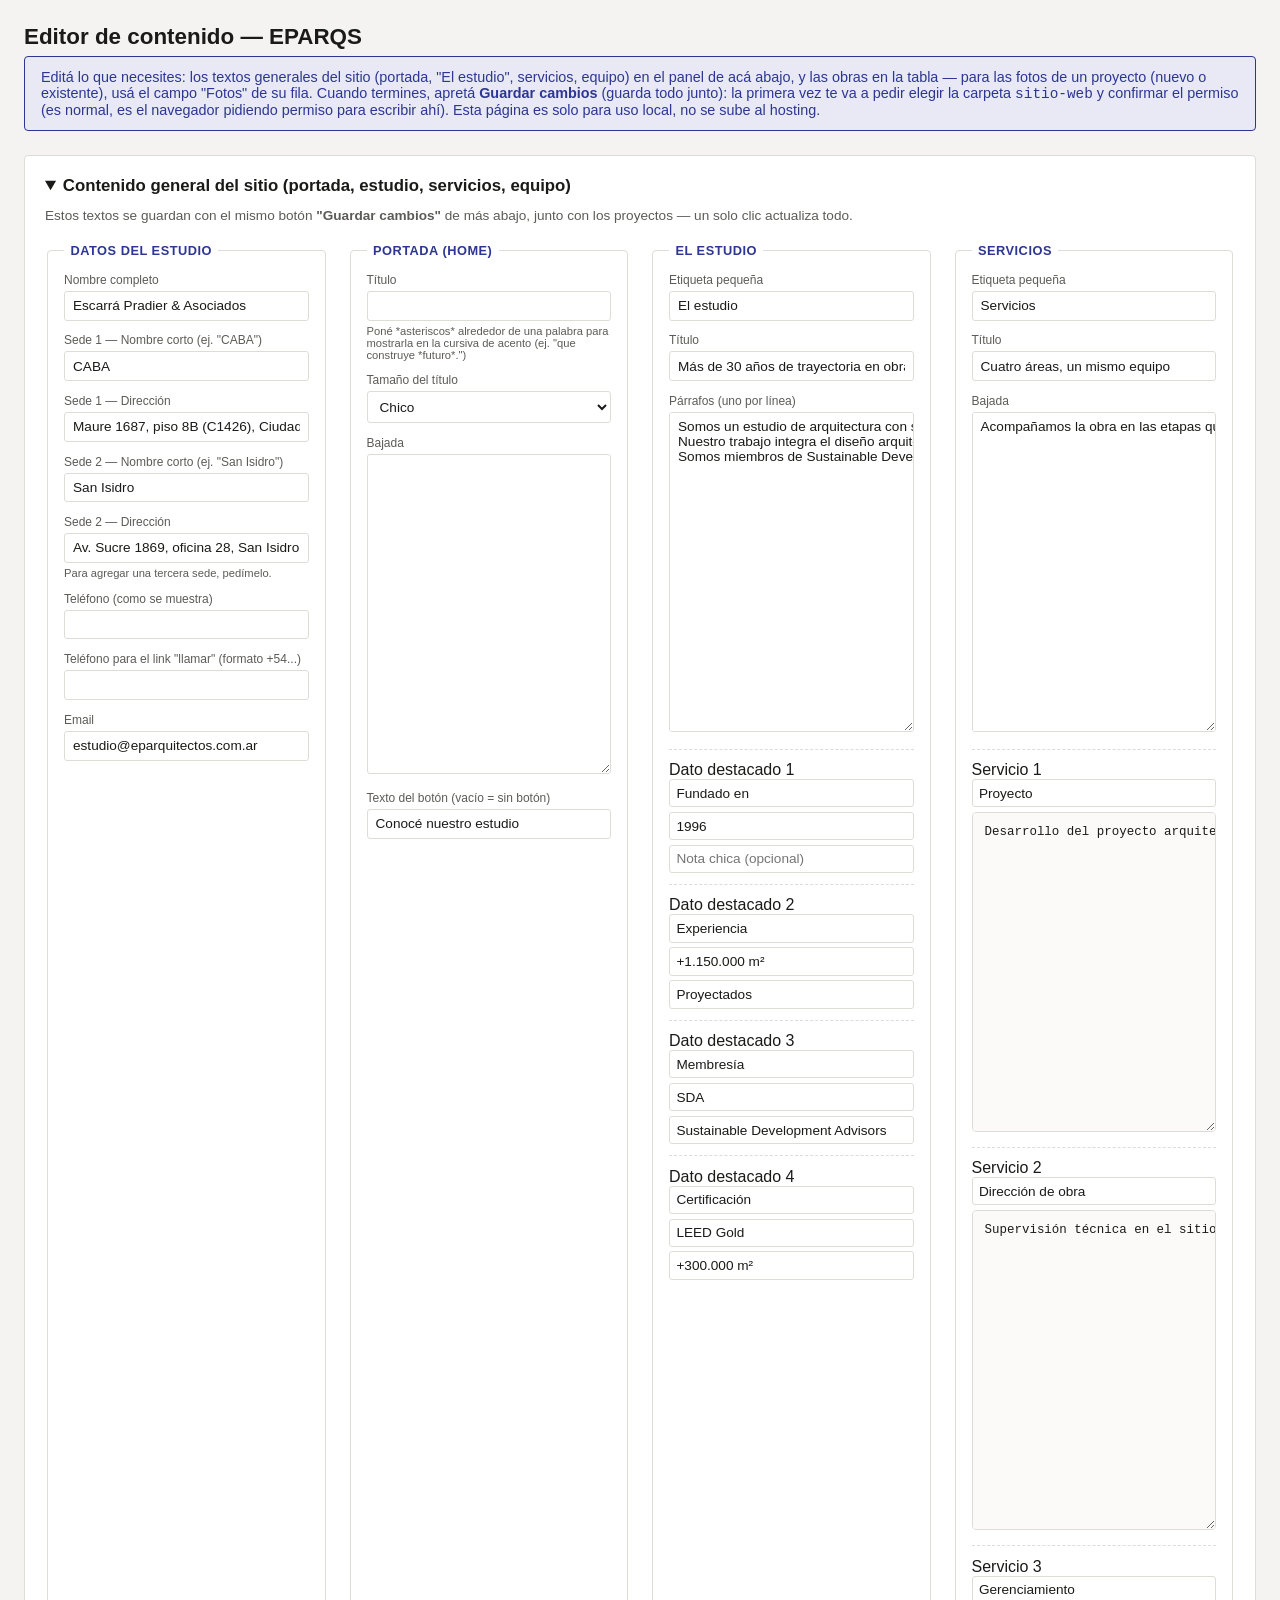
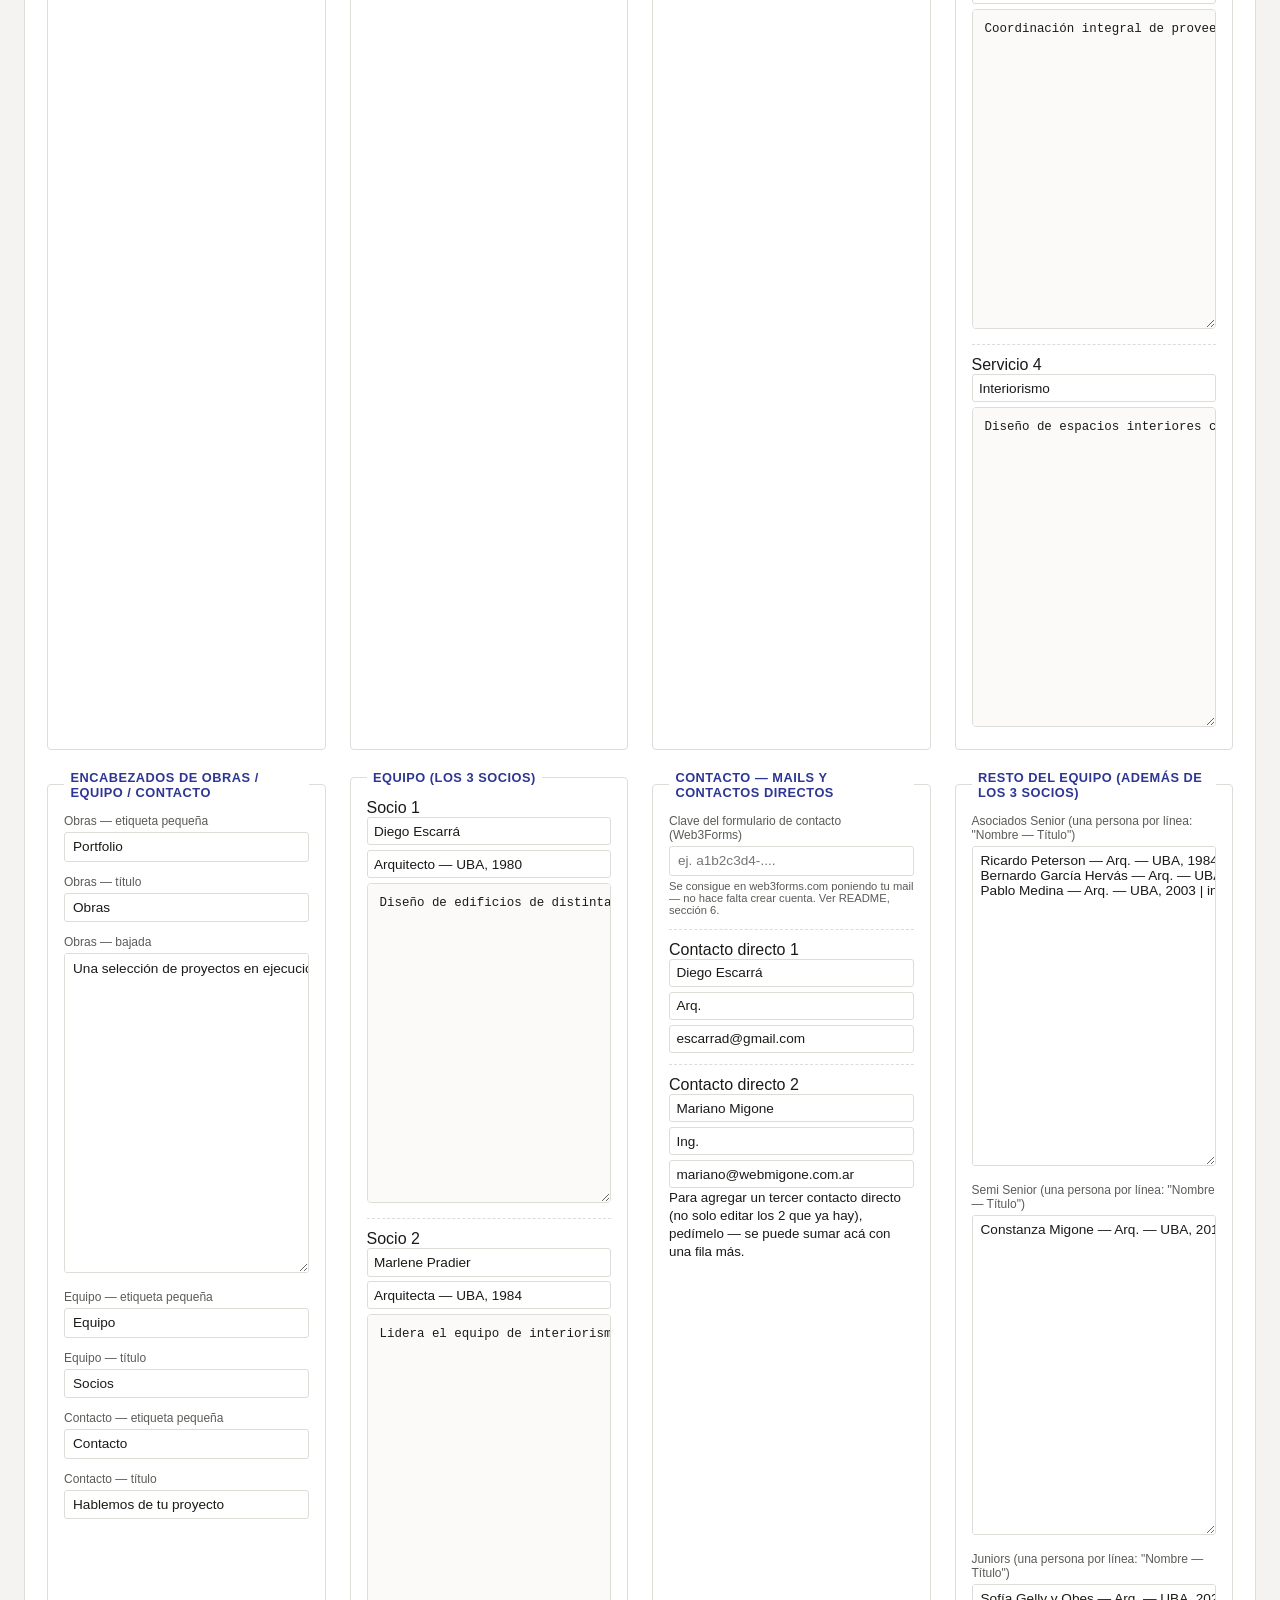
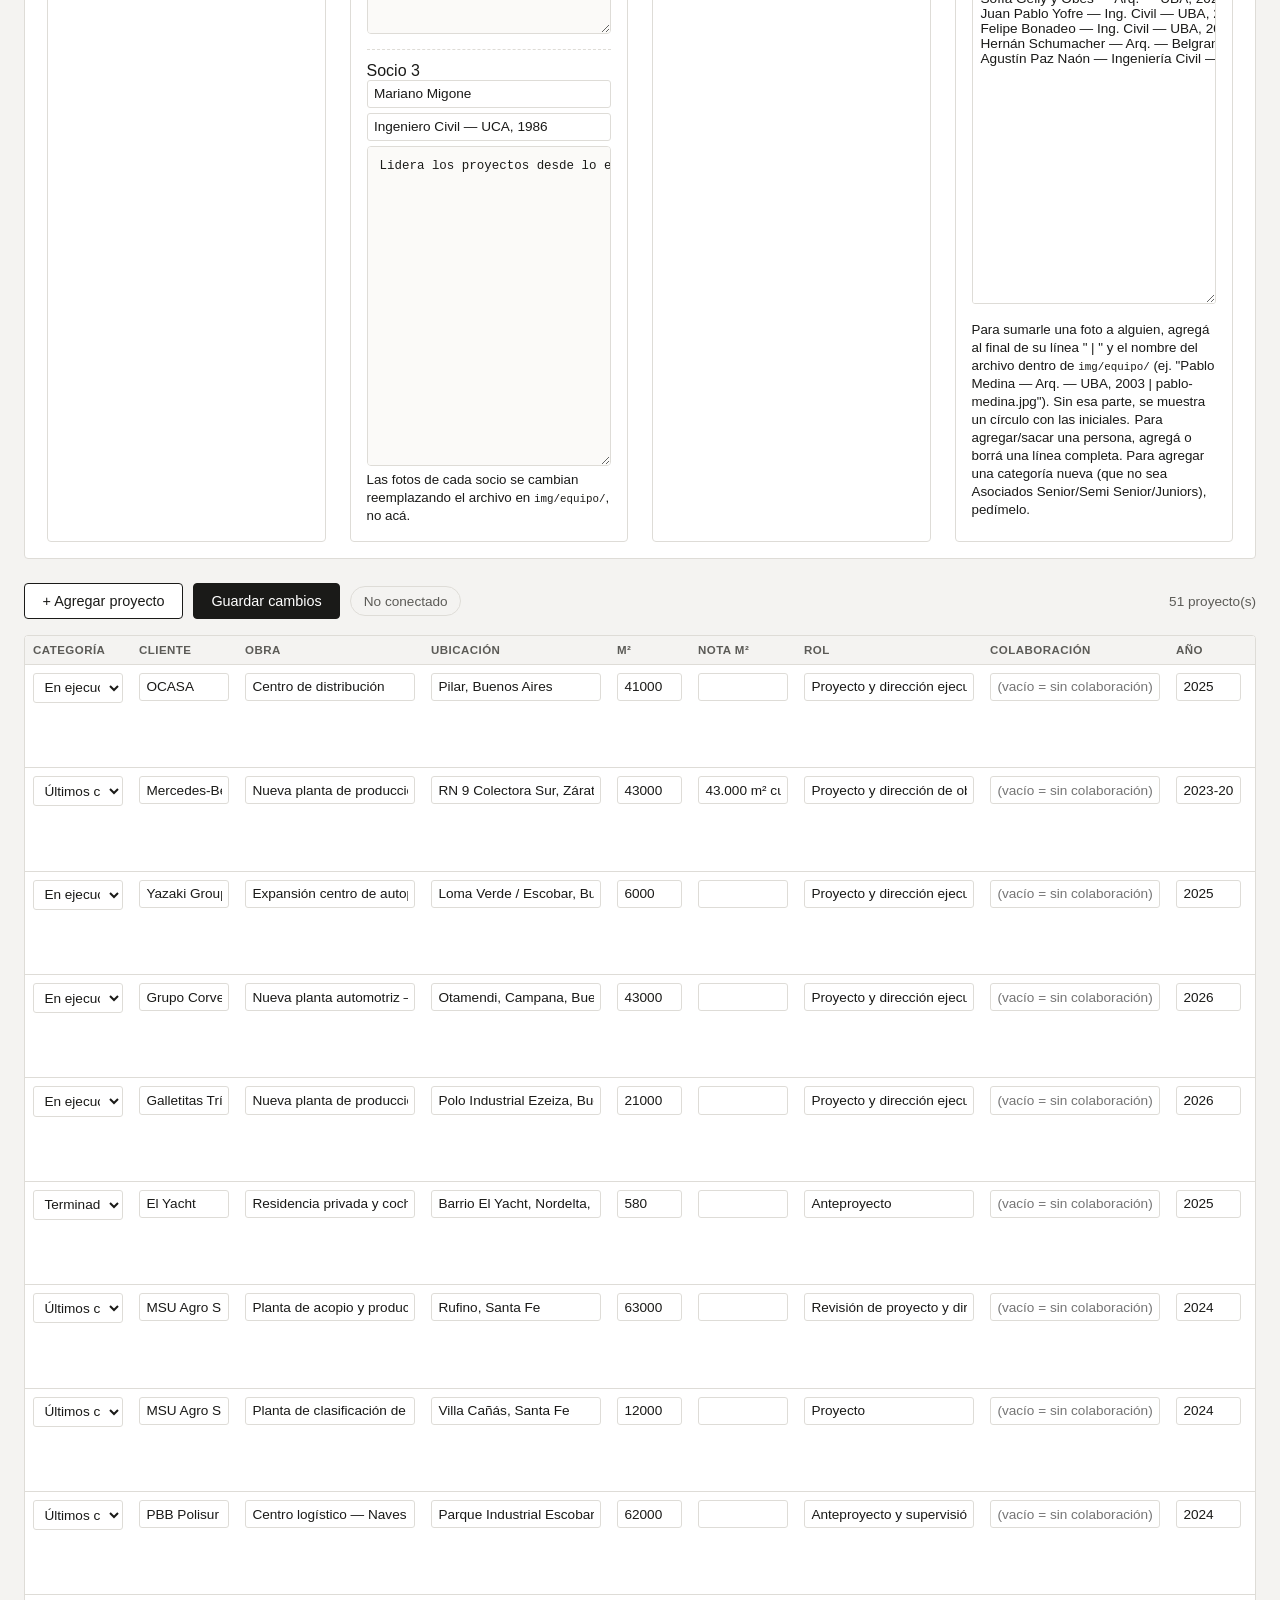
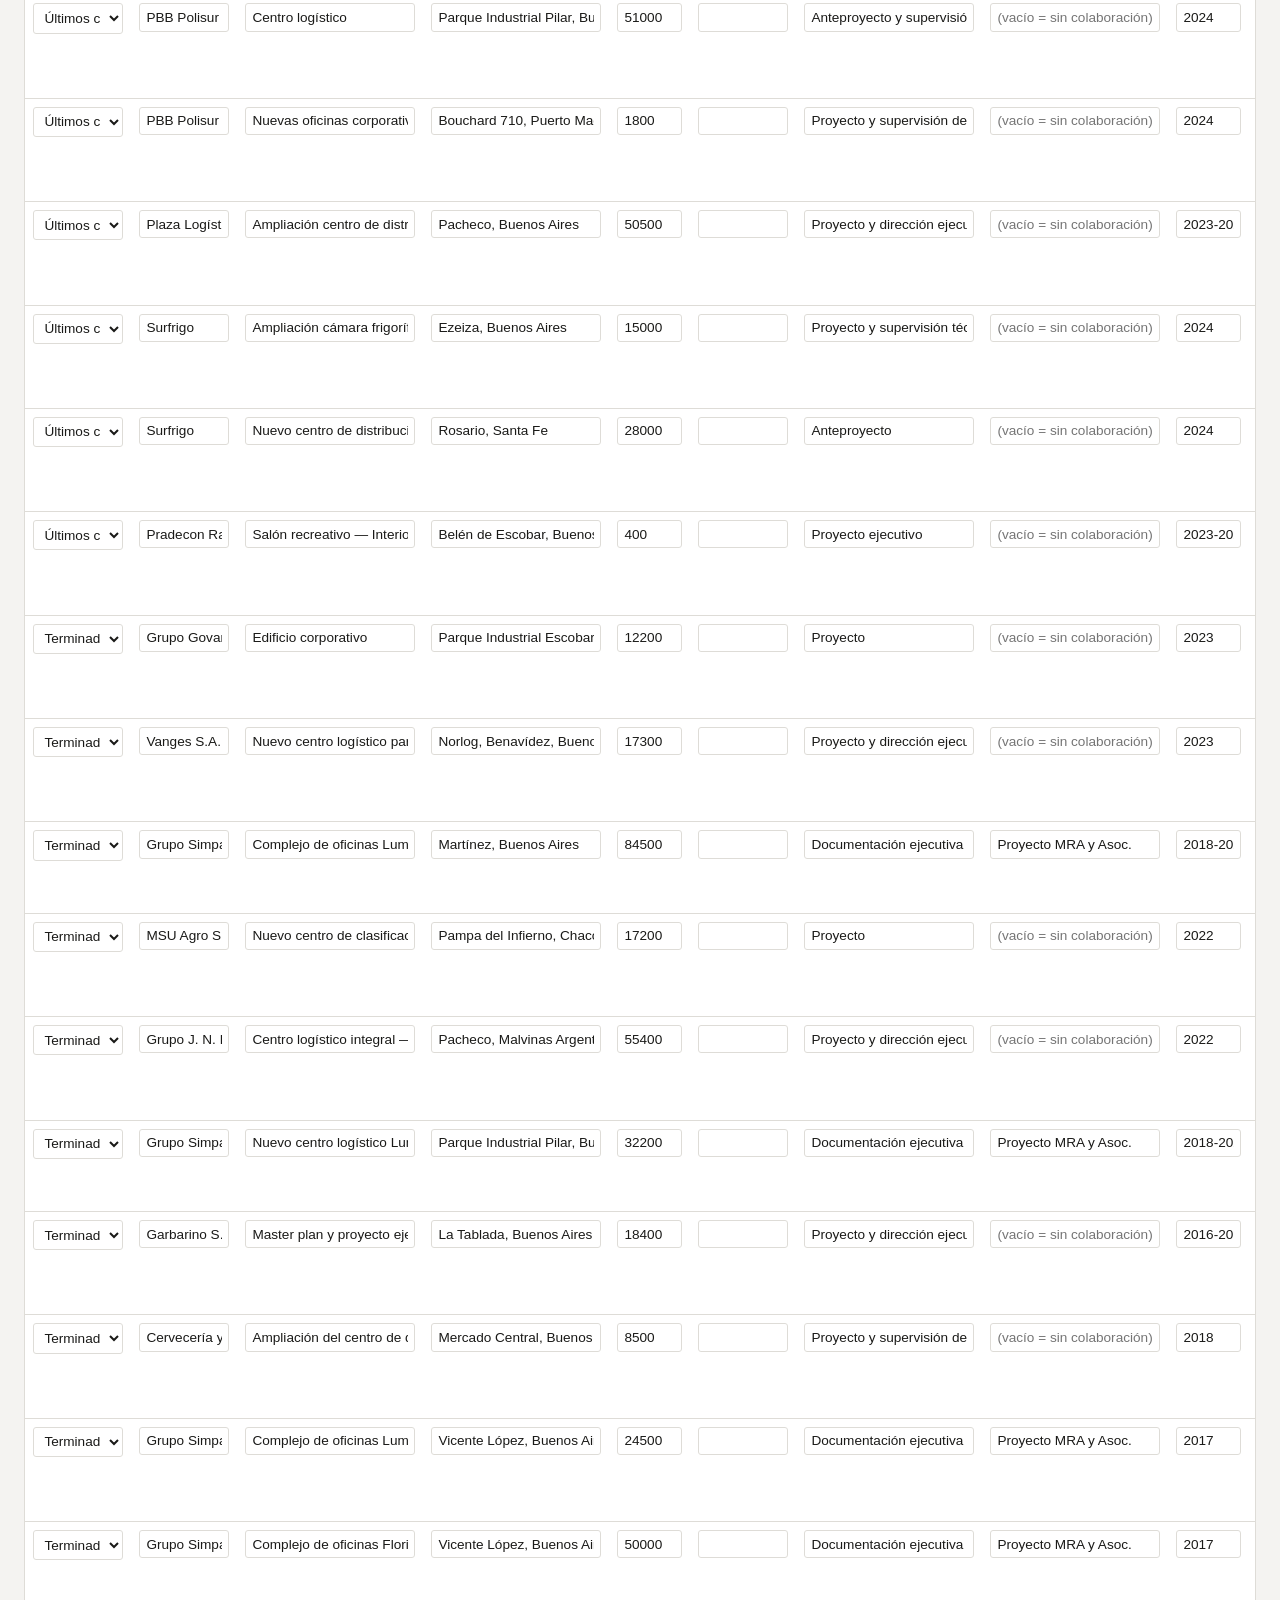
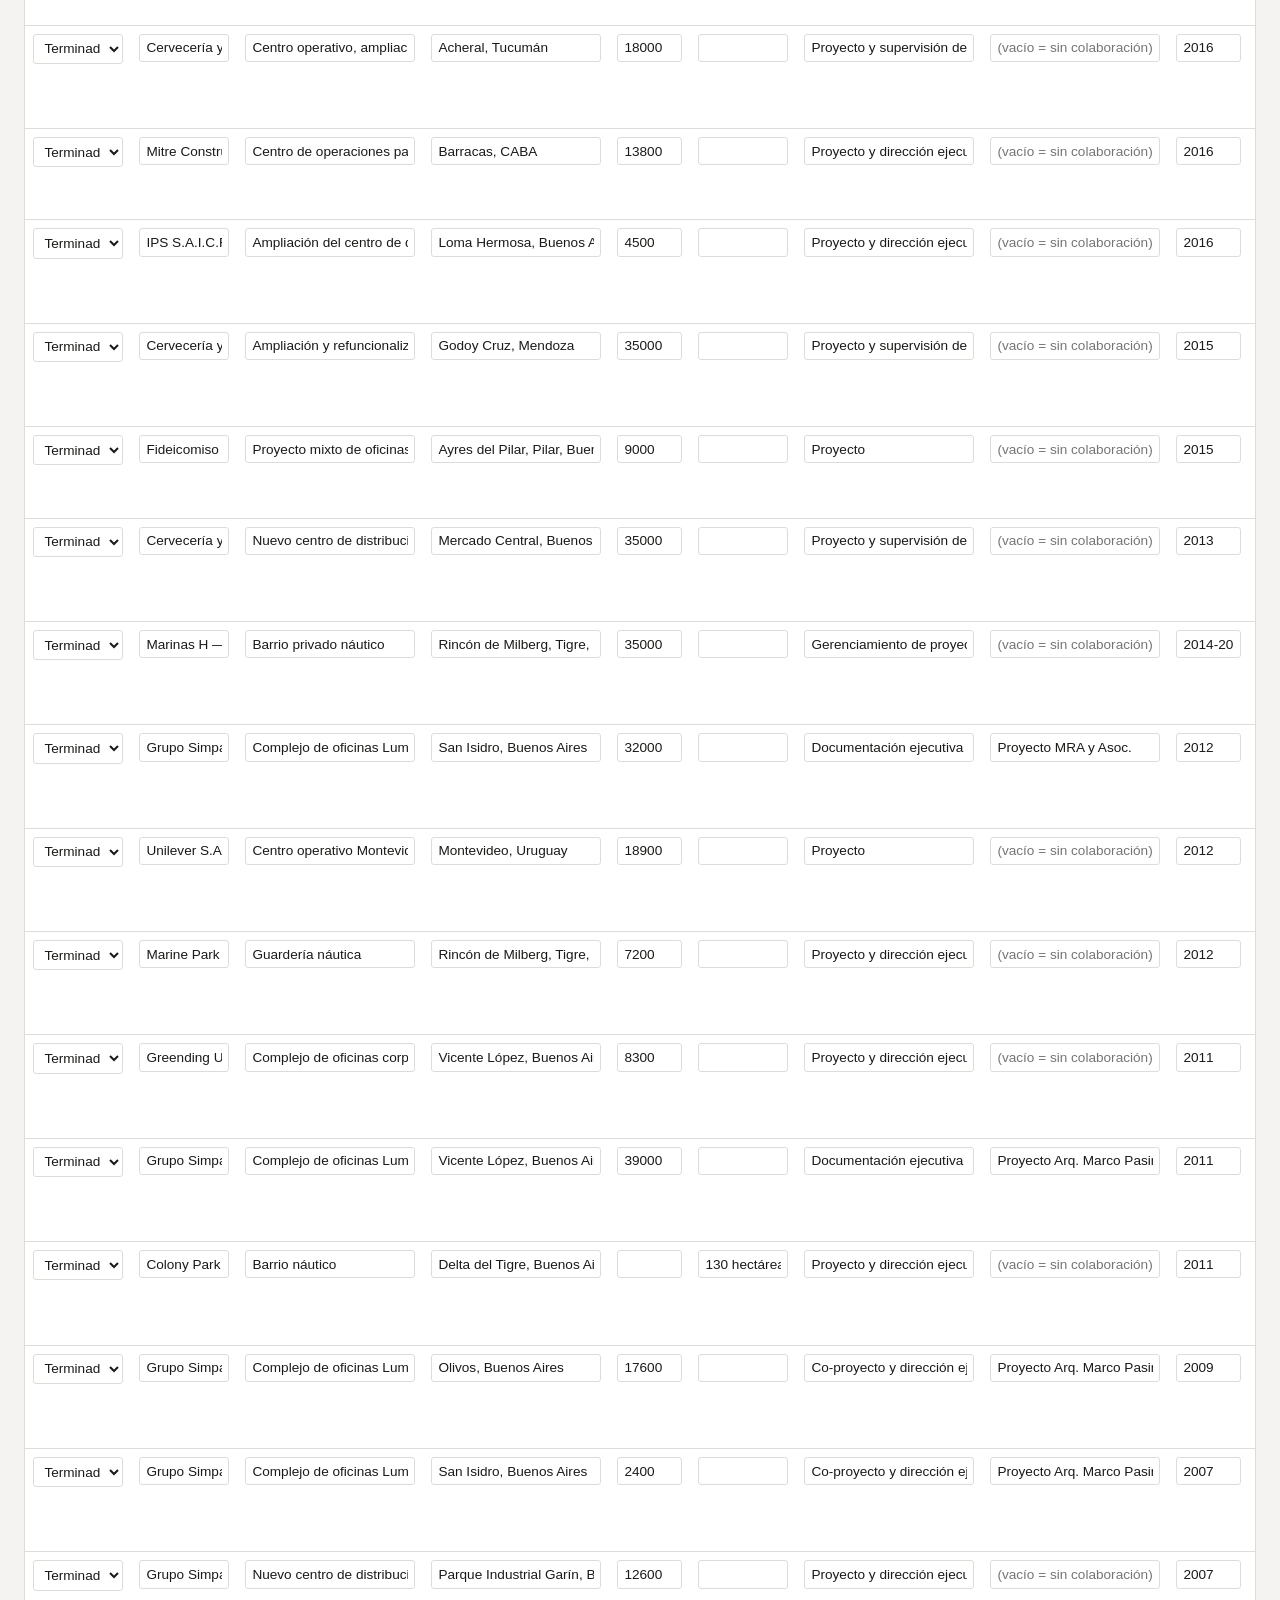
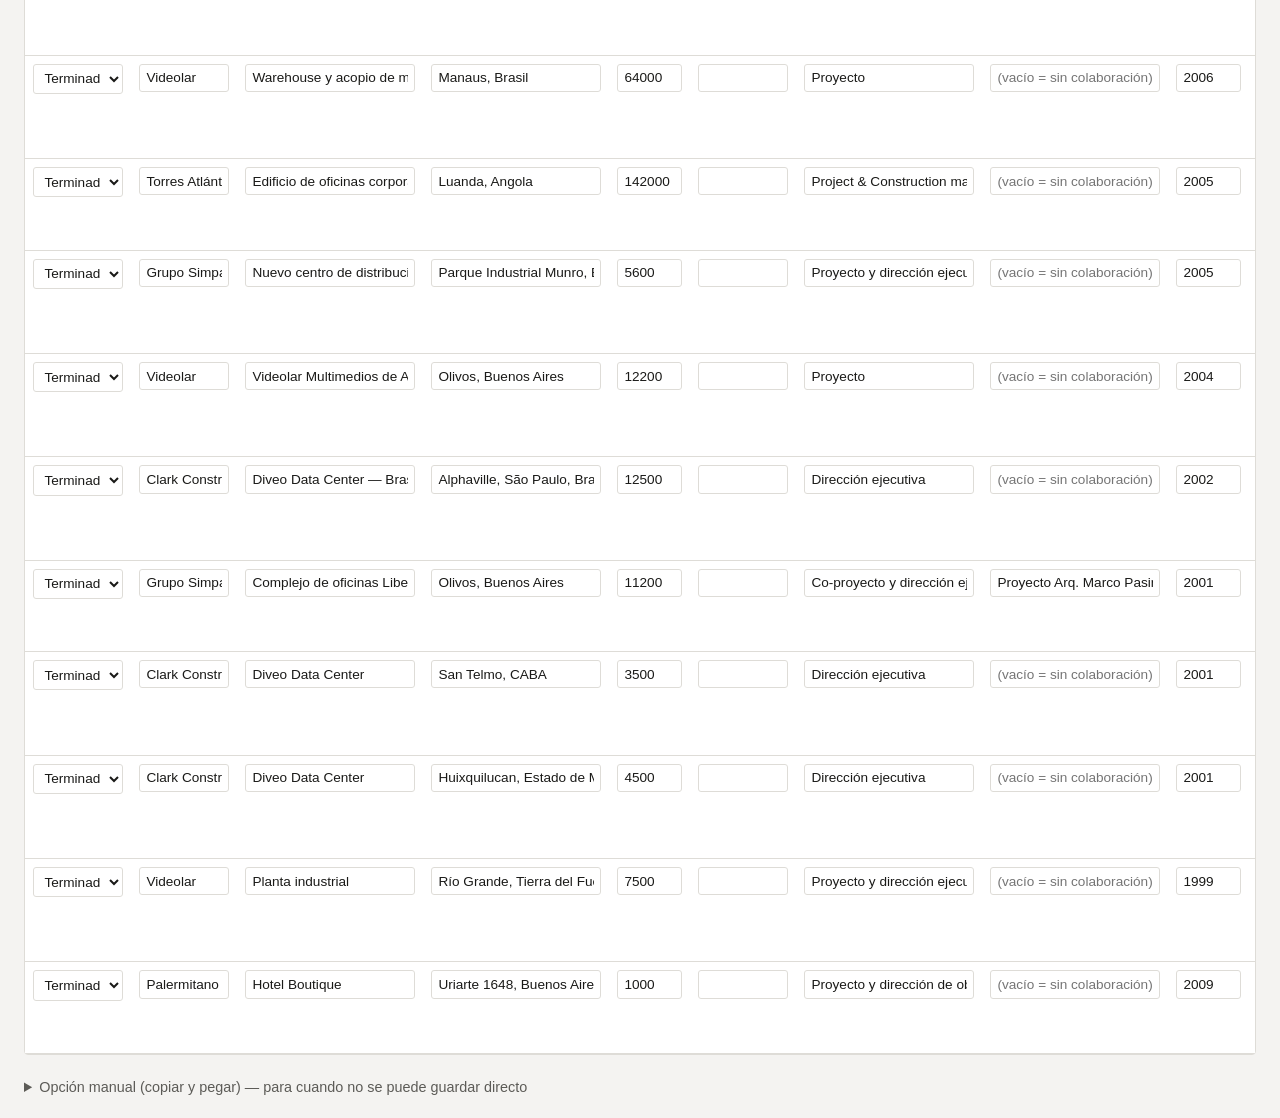
==== herramientas/editor.html @ 385b1394 "Rediseña los filtros de Obras, baja el botón/servicios del hero y suma fotos - Filtros de Obras: pas" ====
<!DOCTYPE html>
<html lang="es-AR">
<head>
<meta charset="UTF-8" />
<meta name="viewport" content="width=device-width, initial-scale=1.0" />
<title>Editor de contenido — EPARQS (uso local)</title>
<!--
  ============================================================================
  EDITOR VISUAL DE PROYECTOS — herramienta de uso LOCAL, no se sube al hosting.

  Qué hace: carga los 51 proyectos desde js/datos-proyectos.js (el mismo
  archivo que usa el sitio), los muestra en una tabla editable, y con el
  botón "Guardar cambios" escribe los cambios DIRECTO en ese archivo —
  incluidas las fotos nuevas que subas desde acá para un proyecto. No hace
  falta copiar y pegar nada.

  Cómo guarda: usa la File System Access API del navegador (funciona en
  Chrome/Edge; en otros navegadores no está disponible y esta página cae
  automáticamente al modo "Generar código" para copiar y pegar a mano).
  La primera vez que apretás "Guardar cambios", el navegador te va a pedir
  que elijas la carpeta "sitio-web" y que confirmes el permiso — es un
  permiso normal del navegador, no se manda nada a ningún lado.
  ============================================================================
-->
<style>
  :root {
    --color-fondo: #ffffff;
    --color-fondo-alterno: #f4f3f1;
    --color-texto: #1a1a18;
    --color-texto-suave: #5c5b57;
    --color-borde: #dedcd7;
    --color-acento: #2d3693;
    --color-acento-suave: #e8e9f5;
    --color-ok: #2f6b3a;
    --color-ok-suave: #e8f0e9;
    --fuente: "Segoe UI", Arial, Helvetica, sans-serif;
  }
  * { box-sizing: border-box; }
  body {
    margin: 0;
    font-family: var(--fuente);
    color: var(--color-texto);
    background: var(--color-fondo-alterno);
    padding: 1.5rem;
  }
  .contenedor {
    max-width: 1600px;
    margin: 0 auto;
  }
  header {
    margin-bottom: 1.5rem;
  }
  h1 {
    font-size: 1.4rem;
    margin: 0 0 0.4rem;
  }
  .aviso {
    background: var(--color-acento-suave);
    border: 1px solid var(--color-acento);
    color: var(--color-acento);
    padding: 0.75rem 1rem;
    border-radius: 4px;
    font-size: 0.9rem;
    margin-bottom: 1rem;
  }
  .estado-conexion {
    display: inline-flex;
    align-items: center;
    gap: 0.4rem;
    font-size: 0.85rem;
    padding: 0.4rem 0.8rem;
    border-radius: 999px;
    border: 1px solid var(--color-borde);
    color: var(--color-texto-suave);
  }
  .estado-conexion.conectado {
    border-color: var(--color-ok);
    background: var(--color-ok-suave);
    color: var(--color-ok);
  }
  .barra-acciones {
    display: flex;
    gap: 0.6rem;
    flex-wrap: wrap;
    margin-bottom: 1rem;
    align-items: center;
  }
  button {
    font-family: inherit;
    cursor: pointer;
    border: 1px solid var(--color-texto);
    background: var(--color-fondo);
    color: var(--color-texto);
    padding: 0.55rem 1.1rem;
    border-radius: 4px;
    font-size: 0.9rem;
  }
  button:hover { background: var(--color-texto); color: #fff; }
  button.primario { background: var(--color-texto); color: #fff; }
  button.primario:hover { background: var(--color-acento); border-color: var(--color-acento); }
  button.peligro { border-color: #a33; color: #a33; }
  button.peligro:hover { background: #a33; color: #fff; }
  button:disabled { opacity: 0.45; cursor: not-allowed; }
  button:disabled:hover { background: var(--color-fondo); color: var(--color-texto); }
  .secundario { font-size: 0.82rem; text-decoration: underline; border: none; background: none; padding: 0.3rem 0; color: var(--color-texto-suave); }
  .secundario:hover { background: none; color: var(--color-texto); }
  .contador { font-size: 0.85rem; color: var(--color-texto-suave); margin-left: auto; }

  .tabla-wrap {
    overflow-x: auto;
    background: var(--color-fondo);
    border: 1px solid var(--color-borde);
    border-radius: 4px;
  }
  table { border-collapse: collapse; width: 100%; font-size: 0.85rem; }
  th, td {
    border-bottom: 1px solid var(--color-borde);
    padding: 0.5rem 0.5rem;
    text-align: left;
    vertical-align: top;
  }
  th {
    position: sticky;
    top: 0;
    background: var(--color-fondo-alterno);
    font-size: 0.72rem;
    text-transform: uppercase;
    letter-spacing: 0.04em;
    color: var(--color-texto-suave);
    white-space: nowrap;
  }
  input[type="text"], input[type="number"], select {
    width: 100%;
    min-width: 90px;
    font-family: inherit;
    font-size: 0.85rem;
    padding: 0.35rem 0.4rem;
    border: 1px solid var(--color-borde);
    border-radius: 3px;
    background: var(--color-fondo);
    color: var(--color-texto);
  }
  input:focus, select:focus { outline: 2px solid var(--color-acento); outline-offset: 1px; }
  td.col-obra input, td.col-ubicacion input, td.col-rol input, td.col-colaboracion input { min-width: 170px; }
  td.col-m2 input, td.col-anio input { min-width: 65px; }
  td.col-eliminar { text-align: center; }
  td.col-eliminar button { padding: 0.35rem 0.6rem; font-size: 0.78rem; }

  td.col-fotos { min-width: 170px; }
  .fotos-carpeta { font-size: 0.72rem; color: var(--color-texto-suave); margin-bottom: 0.3rem; word-break: break-all; }
  .fotos-conteo { font-size: 0.78rem; margin-bottom: 0.3rem; }
  .fotos-pendientes { font-size: 0.75rem; color: var(--color-acento); margin-top: 0.3rem; }
  input[type="file"] { font-size: 0.75rem; width: 100%; }

  .salida {
    margin-top: 1.5rem;
  }
  .salida h2 { font-size: 1.05rem; margin-bottom: 0.5rem; }
  .salida p { font-size: 0.88rem; color: var(--color-texto-suave); margin-top: 0; }
  textarea {
    width: 100%;
    height: 320px;
    font-family: "Consolas", "Courier New", monospace;
    font-size: 0.78rem;
    padding: 0.75rem;
    border: 1px solid var(--color-borde);
    border-radius: 4px;
    background: #fbfaf8;
    color: var(--color-texto);
    white-space: pre;
  }
  details.manual { margin-top: 1.5rem; }
  details.manual summary { cursor: pointer; font-size: 0.9rem; color: var(--color-texto-suave); }

  /* --- Panel "Contenido general del sitio" --- */
  details.panel-contenido {
    background: var(--color-fondo);
    border: 1px solid var(--color-borde);
    border-radius: 4px;
    padding: 1rem 1.25rem;
    margin-bottom: 1.5rem;
  }
  details.panel-contenido > summary {
    cursor: pointer;
    font-size: 1.05rem;
    font-weight: 600;
    padding: 0.25rem 0;
  }
  details.panel-contenido > summary + p {
    font-size: 0.85rem;
    color: var(--color-texto-suave);
    margin: 0.5rem 0 1.25rem;
  }
  .grid-secciones {
    display: grid;
    grid-template-columns: repeat(auto-fit, minmax(280px, 1fr));
    gap: 1.25rem;
  }
  fieldset.seccion-form {
    border: 1px solid var(--color-borde);
    border-radius: 4px;
    padding: 0.9rem 1rem 1.1rem;
  }
  fieldset.seccion-form legend {
    font-size: 0.8rem;
    font-weight: 600;
    text-transform: uppercase;
    letter-spacing: 0.04em;
    color: var(--color-acento);
    padding: 0 0.4rem;
  }
  .campo-form { margin-bottom: 0.8rem; }
  .campo-form:last-child { margin-bottom: 0; }
  .campo-form label {
    display: block;
    font-size: 0.75rem;
    color: var(--color-texto-suave);
    margin-bottom: 0.25rem;
  }
  .campo-form small {
    display: block;
    font-size: 0.7rem;
    color: var(--color-texto-suave);
    margin-top: 0.25rem;
  }
  .campo-form input[type="text"],
  .campo-form textarea,
  .campo-form select {
    width: 100%;
    font-family: inherit;
    font-size: 0.85rem;
    padding: 0.4rem 0.5rem;
    border: 1px solid var(--color-borde);
    border-radius: 3px;
    background: var(--color-fondo);
    color: var(--color-texto);
  }
  .campo-form textarea { resize: vertical; min-height: 4.5rem; font-family: inherit; }
  .fila-repetible {
    border-top: 1px dashed var(--color-borde);
    padding-top: 0.7rem;
    margin-top: 0.7rem;
  }
  .fila-repetible:first-of-type { border-top: none; margin-top: 0; padding-top: 0; }
</style>
</head>
<body>
  <div class="contenedor">
    <header>
      <h1>Editor de contenido — EPARQS</h1>
      <div class="aviso" id="aviso-navegador" style="display:none;">
        Tu navegador no soporta guardado directo (esto funciona en Chrome o Edge). Podés seguir usando esta página,
        pero vas a tener que usar "Generar código" y pegarlo vos mismo en <code>datos-proyectos.js</code> — abrí el
        detalle "Opción manual" más abajo.
      </div>
      <div class="aviso" id="aviso-normal">
        Editá lo que necesites: los textos generales del sitio (portada, "El estudio", servicios, equipo) en el
        panel de acá abajo, y las obras en la tabla — para las fotos de un proyecto (nuevo o existente), usá el
        campo "Fotos" de su fila. Cuando termines, apretá <strong>Guardar cambios</strong> (guarda todo junto):
        la primera vez te va a pedir elegir la carpeta <code>sitio-web</code> y confirmar el permiso (es normal, es
        el navegador pidiendo permiso para escribir ahí). Esta página es solo para uso local, no se sube al hosting.
      </div>
    </header>

    <details class="panel-contenido" open>
      <summary>Contenido general del sitio (portada, estudio, servicios, equipo)</summary>
      <p>
        Estos textos se guardan con el mismo botón <strong>"Guardar cambios"</strong> de más abajo, junto con los
        proyectos — un solo clic actualiza todo.
      </p>
      <div class="grid-secciones">
        <fieldset class="seccion-form">
          <legend>Datos del estudio</legend>
          <div class="campo-form">
            <label>Nombre completo</label>
            <input type="text" data-c="estudio.nombre" />
          </div>
          <div class="campo-form">
            <label>Sede 1 — Nombre corto (ej. "CABA")</label>
            <input type="text" data-c="estudio.sedes.0.nombre" />
          </div>
          <div class="campo-form">
            <label>Sede 1 — Dirección</label>
            <input type="text" data-c="estudio.sedes.0.direccion" />
          </div>
          <div class="campo-form">
            <label>Sede 2 — Nombre corto (ej. "San Isidro")</label>
            <input type="text" data-c="estudio.sedes.1.nombre" />
          </div>
          <div class="campo-form">
            <label>Sede 2 — Dirección</label>
            <input type="text" data-c="estudio.sedes.1.direccion" />
            <small>Para agregar una tercera sede, pedímelo.</small>
          </div>
          <div class="campo-form">
            <label>Teléfono (como se muestra)</label>
            <input type="text" data-c="estudio.telefono" />
          </div>
          <div class="campo-form">
            <label>Teléfono para el link "llamar" (formato +54...)</label>
            <input type="text" data-c="estudio.telefonoHref" />
          </div>
          <div class="campo-form">
            <label>Email</label>
            <input type="text" data-c="estudio.email" />
          </div>
        </fieldset>

        <fieldset class="seccion-form">
          <legend>Portada (Home)</legend>
          <div class="campo-form">
            <label>Título</label>
            <input type="text" data-c="contenido.hero.titulo" />
            <small>Poné *asteriscos* alrededor de una palabra para mostrarla en la cursiva de acento (ej. "que construye *futuro*.")</small>
          </div>
          <div class="campo-form">
            <label>Tamaño del título</label>
            <select data-c="contenido.hero.tamanioTitulo">
              <option value="chico">Chico</option>
              <option value="normal">Normal</option>
              <option value="grande">Grande</option>
            </select>
          </div>
          <div class="campo-form">
            <label>Bajada</label>
            <textarea data-c="contenido.hero.bajada"></textarea>
          </div>
          <div class="campo-form">
            <label>Texto del botón (vacío = sin botón)</label>
            <input type="text" data-c="contenido.hero.cta" />
          </div>
        </fieldset>

        <fieldset class="seccion-form">
          <legend>El estudio</legend>
          <div class="campo-form">
            <label>Etiqueta pequeña</label>
            <input type="text" data-c="contenido.estudio.eyebrow" />
          </div>
          <div class="campo-form">
            <label>Título</label>
            <input type="text" data-c="contenido.estudio.titulo" />
          </div>
          <div class="campo-form">
            <label>Párrafos (uno por línea)</label>
            <textarea data-c="contenido.estudio.parrafos" data-tipo="lineas" style="min-height:7rem"></textarea>
          </div>
          <div class="fila-repetible">
            <label>Dato destacado 1</label>
            <input type="text" placeholder="Título (ej. Fundado en)" data-c="contenido.estudio.datosDestacados.0.titulo" />
            <input type="text" placeholder="Valor (ej. 1996)" data-c="contenido.estudio.datosDestacados.0.valor" style="margin-top:0.3rem" />
            <input type="text" placeholder="Nota chica (opcional)" data-c="contenido.estudio.datosDestacados.0.nota" style="margin-top:0.3rem" />
          </div>
          <div class="fila-repetible">
            <label>Dato destacado 2</label>
            <input type="text" placeholder="Título" data-c="contenido.estudio.datosDestacados.1.titulo" />
            <input type="text" placeholder="Valor" data-c="contenido.estudio.datosDestacados.1.valor" style="margin-top:0.3rem" />
            <input type="text" placeholder="Nota chica (opcional)" data-c="contenido.estudio.datosDestacados.1.nota" style="margin-top:0.3rem" />
          </div>
          <div class="fila-repetible">
            <label>Dato destacado 3</label>
            <input type="text" placeholder="Título" data-c="contenido.estudio.datosDestacados.2.titulo" />
            <input type="text" placeholder="Valor" data-c="contenido.estudio.datosDestacados.2.valor" style="margin-top:0.3rem" />
            <input type="text" placeholder="Nota chica (opcional)" data-c="contenido.estudio.datosDestacados.2.nota" style="margin-top:0.3rem" />
          </div>
          <div class="fila-repetible">
            <label>Dato destacado 4</label>
            <input type="text" placeholder="Título" data-c="contenido.estudio.datosDestacados.3.titulo" />
            <input type="text" placeholder="Valor" data-c="contenido.estudio.datosDestacados.3.valor" style="margin-top:0.3rem" />
            <input type="text" placeholder="Nota chica (opcional)" data-c="contenido.estudio.datosDestacados.3.nota" style="margin-top:0.3rem" />
          </div>
        </fieldset>

        <fieldset class="seccion-form">
          <legend>Servicios</legend>
          <div class="campo-form">
            <label>Etiqueta pequeña</label>
            <input type="text" data-c="contenido.servicios.eyebrow" />
          </div>
          <div class="campo-form">
            <label>Título</label>
            <input type="text" data-c="contenido.servicios.titulo" />
          </div>
          <div class="campo-form">
            <label>Bajada</label>
            <textarea data-c="contenido.servicios.bajada"></textarea>
          </div>
          <div class="fila-repetible">
            <label>Servicio 1</label>
            <input type="text" placeholder="Título (ej. Proyecto)" data-c="contenido.servicios.items.0.titulo" />
            <textarea placeholder="Descripción" data-c="contenido.servicios.items.0.descripcion" style="margin-top:0.3rem"></textarea>
          </div>
          <div class="fila-repetible">
            <label>Servicio 2</label>
            <input type="text" placeholder="Título" data-c="contenido.servicios.items.1.titulo" />
            <textarea placeholder="Descripción" data-c="contenido.servicios.items.1.descripcion" style="margin-top:0.3rem"></textarea>
          </div>
          <div class="fila-repetible">
            <label>Servicio 3</label>
            <input type="text" placeholder="Título" data-c="contenido.servicios.items.2.titulo" />
            <textarea placeholder="Descripción" data-c="contenido.servicios.items.2.descripcion" style="margin-top:0.3rem"></textarea>
          </div>
          <div class="fila-repetible">
            <label>Servicio 4</label>
            <input type="text" placeholder="Título" data-c="contenido.servicios.items.3.titulo" />
            <textarea placeholder="Descripción" data-c="contenido.servicios.items.3.descripcion" style="margin-top:0.3rem"></textarea>
          </div>
        </fieldset>

        <fieldset class="seccion-form">
          <legend>Encabezados de Obras / Equipo / Contacto</legend>
          <div class="campo-form">
            <label>Obras — etiqueta pequeña</label>
            <input type="text" data-c="contenido.obras.eyebrow" />
          </div>
          <div class="campo-form">
            <label>Obras — título</label>
            <input type="text" data-c="contenido.obras.titulo" />
          </div>
          <div class="campo-form">
            <label>Obras — bajada</label>
            <textarea data-c="contenido.obras.bajada"></textarea>
          </div>
          <div class="campo-form">
            <label>Equipo — etiqueta pequeña</label>
            <input type="text" data-c="contenido.equipo.eyebrow" />
          </div>
          <div class="campo-form">
            <label>Equipo — título</label>
            <input type="text" data-c="contenido.equipo.titulo" />
          </div>
          <div class="campo-form">
            <label>Contacto — etiqueta pequeña</label>
            <input type="text" data-c="contenido.contacto.eyebrow" />
          </div>
          <div class="campo-form">
            <label>Contacto — título</label>
            <input type="text" data-c="contenido.contacto.titulo" />
          </div>
        </fieldset>

        <fieldset class="seccion-form">
          <legend>Equipo (los 3 socios)</legend>
          <div class="fila-repetible">
            <label>Socio 1</label>
            <input type="text" placeholder="Nombre" data-c="socios.0.nombre" />
            <input type="text" placeholder="Título (ej. Arquitecto — UBA, 1980)" data-c="socios.0.titulo" style="margin-top:0.3rem" />
            <textarea placeholder="Rol / descripción" data-c="socios.0.rol" style="margin-top:0.3rem"></textarea>
          </div>
          <div class="fila-repetible">
            <label>Socio 2</label>
            <input type="text" placeholder="Nombre" data-c="socios.1.nombre" />
            <input type="text" placeholder="Título" data-c="socios.1.titulo" style="margin-top:0.3rem" />
            <textarea placeholder="Rol / descripción" data-c="socios.1.rol" style="margin-top:0.3rem"></textarea>
          </div>
          <div class="fila-repetible">
            <label>Socio 3</label>
            <input type="text" placeholder="Nombre" data-c="socios.2.nombre" />
            <input type="text" placeholder="Título" data-c="socios.2.titulo" style="margin-top:0.3rem" />
            <textarea placeholder="Rol / descripción" data-c="socios.2.rol" style="margin-top:0.3rem"></textarea>
          </div>
          <small style="margin-top:0.7rem;">Las fotos de cada socio se cambian reemplazando el archivo en <code>img/equipo/</code>, no acá.</small>
        </fieldset>

        <fieldset class="seccion-form">
          <legend>Contacto — mails y contactos directos</legend>
          <div class="campo-form">
            <label>Clave del formulario de contacto (Web3Forms)</label>
            <input type="text" placeholder="ej. a1b2c3d4-...." data-c="contenido.contacto.formularioClave" />
            <small>Se consigue en web3forms.com poniendo tu mail — no hace falta crear cuenta. Ver README, sección 6.</small>
          </div>
          <div class="fila-repetible">
            <label>Contacto directo 1</label>
            <input type="text" placeholder="Nombre" data-c="contenido.contacto.contactosDirectos.0.nombre" />
            <input type="text" placeholder="Título (ej. Arq.)" data-c="contenido.contacto.contactosDirectos.0.titulo" style="margin-top:0.3rem" />
            <input type="text" placeholder="Email" data-c="contenido.contacto.contactosDirectos.0.email" style="margin-top:0.3rem" />
          </div>
          <div class="fila-repetible">
            <label>Contacto directo 2</label>
            <input type="text" placeholder="Nombre" data-c="contenido.contacto.contactosDirectos.1.nombre" />
            <input type="text" placeholder="Título" data-c="contenido.contacto.contactosDirectos.1.titulo" style="margin-top:0.3rem" />
            <input type="text" placeholder="Email" data-c="contenido.contacto.contactosDirectos.1.email" style="margin-top:0.3rem" />
          </div>
          <small style="margin-top:0.7rem;">Para agregar un tercer contacto directo (no solo editar los 2 que ya hay), pedímelo — se puede sumar acá con una fila más.</small>
        </fieldset>

        <fieldset class="seccion-form">
          <legend>Resto del equipo (además de los 3 socios)</legend>
          <div class="campo-form">
            <label>Asociados Senior (una persona por línea: "Nombre — Título")</label>
            <textarea data-c="equipoAmpliado.0.personas" data-tipo="personas" style="min-height:5rem"></textarea>
          </div>
          <div class="campo-form">
            <label>Semi Senior (una persona por línea: "Nombre — Título")</label>
            <textarea data-c="equipoAmpliado.1.personas" data-tipo="personas" style="min-height:5rem"></textarea>
          </div>
          <div class="campo-form">
            <label>Juniors (una persona por línea: "Nombre — Título")</label>
            <textarea data-c="equipoAmpliado.2.personas" data-tipo="personas" style="min-height:6.5rem"></textarea>
          </div>
          <small>Para sumarle una foto a alguien, agregá al final de su línea " | " y el nombre del archivo dentro de <code>img/equipo/</code> (ej. "Pablo Medina — Arq. — UBA, 2003 | pablo-medina.jpg"). Sin esa parte, se muestra un círculo con las iniciales.</small>
          <small>Para agregar/sacar una persona, agregá o borrá una línea completa. Para agregar una categoría nueva (que no sea Asociados Senior/Semi Senior/Juniors), pedímelo.</small>
        </fieldset>
      </div>
    </details>

    <div class="barra-acciones">
      <button id="btn-agregar" type="button">+ Agregar proyecto</button>
      <button id="btn-guardar" type="button" class="primario">Guardar cambios</button>
      <span class="estado-conexion" id="estado-conexion">No conectado</span>
      <span class="contador" id="contador"></span>
    </div>

    <div class="tabla-wrap">
      <table>
        <thead>
          <tr>
            <th>Categoría</th>
            <th>Cliente</th>
            <th>Obra</th>
            <th>Ubicación</th>
            <th>m²</th>
            <th>Nota m²</th>
            <th>Rol</th>
            <th>Colaboración</th>
            <th>Año</th>
            <th>Tipo</th>
            <th>LEED</th>
            <th>Fotos</th>
            <th></th>
          </tr>
        </thead>
        <tbody id="cuerpo-tabla"></tbody>
      </table>
    </div>

    <details class="manual">
      <summary>Opción manual (copiar y pegar) — para cuando no se puede guardar directo</summary>
      <div class="salida">
        <p>
          Generá el código: te arma 5 bloques (estudio, contenido, socios, equipoAmpliado y proyectos), cada uno con su propio
          comentario <code>===== INICIO: ... =====</code> / <code>===== FIN: ... =====</code>. En
          <code>js/datos-proyectos.js</code>, por cada bloque buscá esas dos líneas (con el mismo nombre) y
          reemplazá todo lo que está entre ellas (inclusive) por el bloque que corresponda. Esta opción NO sube
          fotos por vos — para proyectos nuevos, vas a tener que crear su carpeta en <code>img/proyectos/</code> a mano.
        </p>
        <div class="barra-acciones">
          <button id="btn-generar" type="button">Generar código</button>
          <button id="btn-copiar" type="button">Copiar al portapapeles</button>
        </div>
        <textarea id="salida-codigo" readonly placeholder="Apretá &quot;Generar código&quot; para verlo acá."></textarea>
      </div>
    </details>
  </div>

  <!-- Cargamos el mismo archivo de datos que usa el sitio, para partir de los proyectos actuales -->
  <script src="../js/datos-proyectos.js"></script>
  <script>
    "use strict";

    const CATEGORIAS = ["En ejecución", "Últimos concluidos", "Terminados"];
    // Estas 3 opciones son las mismas 3 categorías que se muestran como tabs
    // en la web (ver js/portfolio.js) — lo que se elige acá define directo
    // en qué apartado del portfolio aparece la obra.
    const TIPOS = [
      { valor: "logistico-industrial", etiqueta: "Logístico / Industrial" },
      { valor: "residencial-oficinas", etiqueta: "Residencial / Oficinas" },
      { valor: "otros", etiqueta: "Otros" },
    ];
    const CAMPOS_ORDEN = ["cliente", "obra", "ubicacion", "m2", "nota_m2", "rol", "colaboracion", "anio", "tipo", "categoria", "leed", "imagen", "imagenes"];

    // Copia de trabajo de los proyectos. Cada uno conserva "imagen"/"imagenes"
    // tal cual estaban cargados, sin que la tabla los muestre ni los edite
    // directamente (eso lo maneja el sistema de fotos, más abajo).
    let proyectos = (typeof DATOS_EPARQ !== "undefined" ? DATOS_EPARQ.proyectos : []).map((p) => ({ ...p }));

    // Copia de trabajo del resto del contenido editable (todo menos los
    // proyectos), para el formulario "Contenido general del sitio".
    const contenidoEditable =
      typeof DATOS_EPARQ !== "undefined"
        ? {
            estudio: JSON.parse(JSON.stringify(DATOS_EPARQ.estudio)),
            contenido: JSON.parse(JSON.stringify(DATOS_EPARQ.contenido)),
            socios: JSON.parse(JSON.stringify(DATOS_EPARQ.socios)),
            equipoAmpliado: JSON.parse(JSON.stringify(DATOS_EPARQ.equipoAmpliado || [])),
          }
        : { estudio: {}, contenido: {}, socios: [], equipoAmpliado: [] };

    /* ------------------------------------------------------------------
       ACCESO POR "RUTA" (ej. "contenido.hero.titulo" o "socios.0.nombre")
       Se usa para leer/escribir el formulario de contenido general sin
       tener que escribir a mano el get/set de cada campo.
       ------------------------------------------------------------------ */
    function obtenerPorRuta(raiz, ruta) {
      return ruta.split(".").reduce((actual, clave) => (actual == null ? actual : actual[clave]), raiz);
    }
    function asignarPorRuta(raiz, ruta, valor) {
      const partes = ruta.split(".");
      let actual = raiz;
      for (let i = 0; i < partes.length - 1; i++) actual = actual[partes[i]];
      actual[partes[partes.length - 1]] = valor;
    }

    /** Carga los valores de contenidoEditable en todos los campos [data-c] del formulario */
    function renderizarFormularioContenido() {
      document.querySelectorAll("[data-c]").forEach((el) => {
        const valor = obtenerPorRuta(contenidoEditable, el.dataset.c);
        if (el.dataset.tipo === "lineas") {
          el.value = Array.isArray(valor) ? valor.join("\n") : "";
        } else if (el.dataset.tipo === "personas") {
          // Arreglo de {nombre, titulo, foto} <-> una línea "Nombre — Título"
          // por persona, con "| archivo.jpg" opcional al final si tiene foto.
          el.value = Array.isArray(valor)
            ? valor.map((p) => `${p.nombre || ""} — ${p.titulo || ""}${p.foto ? " | " + p.foto : ""}`).join("\n")
            : "";
        } else {
          el.value = valor === null || valor === undefined ? "" : valor;
        }
      });
    }

    /** Vuelca lo que esté escrito en el formulario de vuelta a contenidoEditable */
    function leerFormularioHaciaContenido() {
      document.querySelectorAll("[data-c]").forEach((el) => {
        if (el.dataset.tipo === "lineas") {
          const lineas = el.value
            .split("\n")
            .map((l) => l.trim())
            .filter((l) => l.length > 0);
          asignarPorRuta(contenidoEditable, el.dataset.c, lineas);
        } else if (el.dataset.tipo === "personas") {
          const personas = el.value
            .split("\n")
            .map((l) => l.trim())
            .filter((l) => l.length > 0)
            .map((linea) => {
              // "| archivo.jpg" opcional al final = foto. Se separa ANTES
              // de partir por "—" para no confundir el guión largo del
              // título con el separador de la foto.
              const [nombreYTitulo, foto] = linea.split("|");
              const partes = nombreYTitulo.split("—");
              const persona = {
                nombre: (partes[0] || "").trim(),
                titulo: (partes.slice(1).join("—") || "").trim(),
              };
              if (foto && foto.trim()) persona.foto = "img/equipo/" + foto.trim().replace(/^img\/equipo\//, "");
              return persona;
            });
          asignarPorRuta(contenidoEditable, el.dataset.c, personas);
        } else {
          asignarPorRuta(contenidoEditable, el.dataset.c, el.value.trim());
        }
      });
    }

    /* ------------------------------------------------------------------
       SERIALIZADOR GENÉRICO — convierte cualquier valor (objeto, arreglo,
       string, número) en texto JS prolijo, con la misma indentación que
       el resto de datos-proyectos.js. Los campos vacíos ("" o undefined)
       se omiten, así los opcionales (como "nota") no quedan como "".
       ------------------------------------------------------------------ */
    function sangria(nivel) {
      return "  ".repeat(nivel);
    }
    function jsPretty(valor, nivel) {
      if (valor === null || valor === undefined) return "null";
      if (typeof valor === "number") return String(valor);
      if (typeof valor === "string") return JSON.stringify(valor);
      if (Array.isArray(valor)) {
        if (valor.length === 0) return "[]";
        // Solo los arreglos de números cortos van en una línea; el resto
        // (textos, objetos) va uno por línea para que sea legible.
        const soloNumeros = valor.every((v) => typeof v === "number");
        if (soloNumeros) return `[${valor.map((v) => jsPretty(v, nivel)).join(", ")}]`;
        const items = valor.map((v) => sangria(nivel + 1) + jsPretty(v, nivel + 1)).join(",\n");
        return `[\n${items},\n${sangria(nivel)}]`;
      }
      const claves = Object.keys(valor).filter((k) => valor[k] !== undefined && valor[k] !== "");
      if (claves.length === 0) return "{}";
      const campos = claves.map((k) => `${sangria(nivel + 1)}${k}: ${jsPretty(valor[k], nivel + 1)}`).join(",\n");
      return `{\n${campos},\n${sangria(nivel)}}`;
    }

    function bloqueEstudio() {
      return `  // ===== INICIO: estudio (no toques esta línea) =====\n  estudio: ${jsPretty(contenidoEditable.estudio, 1)},\n  // ===== FIN: estudio =====`;
    }
    function bloqueContenidoGeneral() {
      return `  // ===== INICIO: contenido (no toques esta línea) =====\n  contenido: ${jsPretty(contenidoEditable.contenido, 1)},\n  // ===== FIN: contenido =====`;
    }
    function bloqueSocios() {
      return `  // ===== INICIO: socios (no toques esta línea) =====\n  socios: ${jsPretty(contenidoEditable.socios, 1)},\n  // ===== FIN: socios =====`;
    }
    function bloqueEquipoAmpliado() {
      return `  // ===== INICIO: equipoAmpliado (no toques esta línea) =====\n  equipoAmpliado: ${jsPretty(contenidoEditable.equipoAmpliado, 1)},\n  // ===== FIN: equipoAmpliado =====`;
    }

    /** Reemplaza el texto entre dos comentarios marcadores (inclusive) por uno nuevo */
    function reemplazarBloque(textoOriginal, marcaInicio, marcaFin, bloqueNuevo) {
      const idxInicioMarca = textoOriginal.indexOf(marcaInicio);
      const idxFinMarca = textoOriginal.indexOf(marcaFin);
      if (idxInicioMarca === -1 || idxFinMarca === -1) {
        throw new Error(`No encontré las líneas "${marcaInicio}" / "${marcaFin}" en el archivo.`);
      }
      const inicioReal = textoOriginal.lastIndexOf("\n", idxInicioMarca) + 1;
      const finReal = idxFinMarca + marcaFin.length;
      return textoOriginal.slice(0, inicioReal) + bloqueNuevo + textoOriginal.slice(finReal);
    }

    // Fotos nuevas elegidas para cada proyecto, pendientes de escribir al
    // guardar. Se indexa por el OBJETO del proyecto (no por posición en la
    // tabla), para que no se desalinee si se agrega o elimina una fila.
    const fotosNuevasPorProyecto = new Map();

    // Conteo de fotos ya existentes por carpeta (se llena al conectar)
    const conteoFotosPorCarpeta = new Map();

    let dirHandleSitio = null; // FileSystemDirectoryHandle de la carpeta "sitio-web", una vez conectada

    const cuerpoTabla = document.getElementById("cuerpo-tabla");
    const contador = document.getElementById("contador");
    const estadoConexion = document.getElementById("estado-conexion");

    const soportaGuardadoDirecto = typeof window.showDirectoryPicker === "function";
    if (!soportaGuardadoDirecto) {
      document.getElementById("aviso-navegador").style.display = "block";
      document.getElementById("aviso-normal").style.display = "none";
      document.getElementById("btn-guardar").disabled = true;
      estadoConexion.textContent = "Guardado directo no disponible";
    }

    function crearSelect(opciones, valorActual) {
      const select = document.createElement("select");
      opciones.forEach((op) => {
        const option = document.createElement("option");
        const valor = typeof op === "string" ? op : op.valor;
        const etiqueta = typeof op === "string" ? op : op.etiqueta;
        option.value = valor;
        option.textContent = etiqueta;
        if (valor === valorActual) option.selected = true;
        select.appendChild(option);
      });
      return select;
    }

    function crearInputTexto(valor, claseColumna) {
      const input = document.createElement("input");
      input.type = "text";
      input.value = valor === null || valor === undefined ? "" : valor;
      if (claseColumna) input.dataset.campo = claseColumna;
      return input;
    }

    function slugify(texto) {
      return (texto || "")
        .normalize("NFD")
        .replace(/[̀-ͯ]/g, "") // saca los acentos (tildes, diéresis)
        .toLowerCase()
        .replace(/[^a-z0-9]+/g, "-")
        .replace(/^-+|-+$/g, "");
    }

    function anioInicio(anioTexto) {
      const m = (anioTexto || "").match(/\d{4}/);
      return m ? m[0] : new Date().getFullYear().toString();
    }

    /** Carpeta de fotos de un proyecto: la que ya tiene, o una sugerida por año+obra si es nuevo */
    function carpetaDe(proyecto) {
      if (proyecto.imagen) {
        const partes = proyecto.imagen.split("/"); // "img/proyectos/<carpeta>/archivo"
        return partes[2];
      }
      return `${anioInicio(proyecto.anio)}-${slugify(proyecto.obra) || "obra-sin-nombre"}`;
    }

    function renderizarFila(proyecto, indice) {
      const fila = document.createElement("tr");
      fila.dataset.indice = indice;

      const tdCategoria = document.createElement("td");
      tdCategoria.appendChild(crearSelect(CATEGORIAS, proyecto.categoria));
      fila.appendChild(tdCategoria);

      const columnasTexto = [
        ["cliente", "col-cliente"],
        ["obra", "col-obra"],
        ["ubicacion", "col-ubicacion"],
        ["m2", "col-m2"],
        ["nota_m2", "col-nota"],
        ["rol", "col-rol"],
        ["colaboracion", "col-colaboracion", "(vacío = sin colaboración)"],
        ["anio", "col-anio"],
      ];
      columnasTexto.forEach(([campo, clase, placeholder]) => {
        const td = document.createElement("td");
        td.className = clase;
        const input = crearInputTexto(proyecto[campo], campo);
        if (placeholder) input.placeholder = placeholder;
        td.appendChild(input);
        fila.appendChild(td);
      });

      const tdTipo = document.createElement("td");
      tdTipo.appendChild(crearSelect(TIPOS, proyecto.tipo));
      fila.appendChild(tdTipo);

      const tdLeed = document.createElement("td");
      const inputLeed = crearInputTexto(proyecto.leed, "leed");
      inputLeed.placeholder = "(vacío = sin LEED)";
      tdLeed.appendChild(inputLeed);
      fila.appendChild(tdLeed);

      // --- Columna de fotos ---
      const tdFotos = document.createElement("td");
      tdFotos.className = "col-fotos";
      const carpeta = carpetaDe(proyecto);

      const spanCarpeta = document.createElement("div");
      spanCarpeta.className = "fotos-carpeta";
      spanCarpeta.textContent = carpeta;
      tdFotos.appendChild(spanCarpeta);

      const spanConteo = document.createElement("div");
      spanConteo.className = "fotos-conteo";
      if (dirHandleSitio) {
        const n = conteoFotosPorCarpeta.get(carpeta) || 0;
        spanConteo.textContent = n === 0 ? "Sin fotos todavía" : `${n} foto(s) ya cargada(s)`;
      } else {
        spanConteo.textContent = "Conectá la carpeta para ver cuántas tiene";
      }
      tdFotos.appendChild(spanConteo);

      if (soportaGuardadoDirecto) {
        const inputFile = document.createElement("input");
        inputFile.type = "file";
        inputFile.accept = "image/*";
        inputFile.multiple = true;
        inputFile.addEventListener("change", () => {
          fotosNuevasPorProyecto.set(proyecto, Array.from(inputFile.files));
          actualizarPendientes(proyecto, indice);
        });
        tdFotos.appendChild(inputFile);
      }

      const spanPendientes = document.createElement("div");
      spanPendientes.className = "fotos-pendientes";
      spanPendientes.id = `pendientes-${indice}`;
      tdFotos.appendChild(spanPendientes);

      fila.appendChild(tdFotos);

      const tdEliminar = document.createElement("td");
      tdEliminar.className = "col-eliminar";
      const btnEliminar = document.createElement("button");
      btnEliminar.type = "button";
      btnEliminar.className = "peligro";
      btnEliminar.textContent = "Eliminar";
      btnEliminar.addEventListener("click", () => {
        if (!confirm(`¿Eliminar "${proyecto.obra || "este proyecto"}"? Esto no borra sus fotos, solo lo saca de la lista.`)) return;
        leerTablaHaciaProyectos(); // no perder ediciones sin guardar en las otras filas
        proyectos.splice(indice, 1);
        fotosNuevasPorProyecto.delete(proyecto);
        renderizarTabla();
      });
      tdEliminar.appendChild(btnEliminar);
      fila.appendChild(tdEliminar);

      return fila;
    }

    function actualizarPendientes(proyecto, indice) {
      const span = document.getElementById(`pendientes-${indice}`);
      if (!span) return;
      const archivos = fotosNuevasPorProyecto.get(proyecto) || [];
      span.textContent = archivos.length ? `${archivos.length} nueva(s): ${archivos.map((f) => f.name).join(", ")}` : "";
    }

    function renderizarTabla() {
      cuerpoTabla.innerHTML = "";
      proyectos.forEach((proyecto, indice) => {
        cuerpoTabla.appendChild(renderizarFila(proyecto, indice));
      });
      proyectos.forEach((proyecto, indice) => actualizarPendientes(proyecto, indice));
      contador.textContent = `${proyectos.length} proyecto(s)`;
    }

    function leerTablaHaciaProyectos() {
      // Antes de guardar/generar, volcamos lo que esté escrito en los
      // inputs/selects de vuelta al arreglo "proyectos" en memoria.
      Array.from(cuerpoTabla.querySelectorAll("tr")).forEach((fila) => {
        const indice = parseInt(fila.dataset.indice, 10);
        const proyecto = proyectos[indice];
        proyecto.categoria = fila.querySelector("td:nth-child(1) select").value;
        proyecto.cliente = fila.querySelector('input[data-campo="cliente"]').value.trim();
        proyecto.obra = fila.querySelector('input[data-campo="obra"]').value.trim();
        proyecto.ubicacion = fila.querySelector('input[data-campo="ubicacion"]').value.trim();
        const m2Texto = fila.querySelector('input[data-campo="m2"]').value.trim();
        proyecto.m2 = m2Texto === "" ? null : parseInt(m2Texto.replace(/[^\d]/g, ""), 10);
        const notaM2 = fila.querySelector('input[data-campo="nota_m2"]').value.trim();
        if (notaM2) proyecto.nota_m2 = notaM2; else delete proyecto.nota_m2;
        proyecto.rol = fila.querySelector('input[data-campo="rol"]').value.trim();
        const colaboracion = fila.querySelector('input[data-campo="colaboracion"]').value.trim();
        if (colaboracion) proyecto.colaboracion = colaboracion; else delete proyecto.colaboracion;
        proyecto.anio = fila.querySelector('input[data-campo="anio"]').value.trim();
        proyecto.tipo = fila.querySelector("td:nth-child(10) select").value;
        const leed = fila.querySelector('input[data-campo="leed"]').value.trim();
        if (leed) proyecto.leed = leed; else delete proyecto.leed;
      });
    }

    function validarObligatorios() {
      const incompletos = proyectos.filter((p) => !p.cliente || !p.obra || !p.ubicacion || !p.rol || !p.anio);
      if (incompletos.length) {
        alert(
          `Hay ${incompletos.length} proyecto(s) con "Cliente", "Obra", "Ubicación", "Rol" o "Año" vacío (son obligatorios). ` +
            `Completalos antes de continuar.`
        );
        return false;
      }
      return true;
    }

    document.getElementById("btn-agregar").addEventListener("click", () => {
      leerTablaHaciaProyectos(); // no perder ediciones sin guardar en las otras filas
      proyectos.push({
        cliente: "",
        obra: "",
        ubicacion: "",
        m2: null,
        rol: "",
        anio: new Date().getFullYear().toString(),
        tipo: "logistico-industrial",
        categoria: "En ejecución",
        imagen: "", // se completa solo, según la carpeta de fotos
      });
      renderizarTabla();
      const filas = cuerpoTabla.querySelectorAll("tr");
      const ultima = filas[filas.length - 1];
      if (ultima) ultima.querySelector('input[data-campo="cliente"]').focus();
    });

    function jsValor(valor) {
      if (valor === null) return "null";
      if (typeof valor === "number") return String(valor);
      if (Array.isArray(valor)) return `[${valor.map(jsValor).join(", ")}]`;
      return JSON.stringify(valor);
    }

    function lineaProyecto(p) {
      const partes = CAMPOS_ORDEN.filter((campo) => p[campo] !== undefined && p[campo] !== "").map(
        (campo) => `${campo}: ${jsValor(p[campo])}`
      );
      return `    { ${partes.join(", ")} },`;
    }

    function armarBloqueCodigo() {
      const lineas = proyectos.map(lineaProyecto).join("\n");
      return `  // ===== INICIO: proyectos (no toques esta línea) =====\n  proyectos: [\n${lineas}\n  ],\n  // ===== FIN: proyectos =====`;
    }

    /* ------------------------------------------------------------------
       OPCIÓN MANUAL: generar código para copiar y pegar
       ------------------------------------------------------------------ */
    document.getElementById("btn-generar").addEventListener("click", () => {
      leerTablaHaciaProyectos();
      leerFormularioHaciaContenido();
      if (!validarObligatorios()) return;

      const carpetasNuevas = [];
      proyectos.forEach((p) => {
        if (!p.imagen) {
          const carpeta = carpetaDe(p);
          p.imagen = `img/proyectos/${carpeta}/1.jpg`;
          carpetasNuevas.push(`img/proyectos/${carpeta}/  (${p.obra})`);
        }
      });

      document.getElementById("salida-codigo").value = [
        bloqueEstudio(),
        bloqueContenidoGeneral(),
        bloqueSocios(),
        bloqueEquipoAmpliado(),
        armarBloqueCodigo(),
      ].join("\n\n");

      if (carpetasNuevas.length) {
        alert(
          "Código generado. Como agregaste proyecto(s) nuevo(s), creá también estas carpetas dentro de img/proyectos/ y poné sus fotos ahí (después corré Actualizar fotos.bat):\n\n" +
            carpetasNuevas.join("\n")
        );
      }
    });

    document.getElementById("btn-copiar").addEventListener("click", async () => {
      const texto = document.getElementById("salida-codigo").value;
      if (!texto) {
        alert('Primero apretá "Generar código".');
        return;
      }
      try {
        await navigator.clipboard.writeText(texto);
        const boton = document.getElementById("btn-copiar");
        const textoOriginal = boton.textContent;
        boton.textContent = "¡Copiado!";
        setTimeout(() => (boton.textContent = textoOriginal), 1500);
      } catch (e) {
        alert("No se pudo copiar automáticamente. Seleccioná el texto manualmente (Ctrl+A dentro del cuadro) y copialo con Ctrl+C.");
      }
    });

    /* ------------------------------------------------------------------
       GUARDADO DIRECTO — conecta la carpeta "sitio-web" y escribe ahí
       ------------------------------------------------------------------ */

    async function conectarCarpeta() {
      let handle;
      try {
        handle = await window.showDirectoryPicker({ mode: "readwrite" });
      } catch (e) {
        return false; // el usuario canceló el selector de carpeta
      }
      try {
        await handle.getDirectoryHandle("js").then((h) => h.getFileHandle("datos-proyectos.js"));
        await handle.getDirectoryHandle("img").then((h) => h.getDirectoryHandle("proyectos"));
      } catch (e) {
        alert('Esa no parece ser la carpeta correcta. Elegí la carpeta "sitio-web" (la que tiene adentro las carpetas "js", "css", "img").');
        return false;
      }
      dirHandleSitio = handle;
      estadoConexion.textContent = "Conectado: sitio-web ✓";
      estadoConexion.classList.add("conectado");
      await escanearConteosFotos();
      renderizarTabla();
      return true;
    }

    async function escanearConteosFotos() {
      if (!dirHandleSitio) return;
      const imgDir = await dirHandleSitio.getDirectoryHandle("img");
      const proyectosDir = await imgDir.getDirectoryHandle("proyectos");
      conteoFotosPorCarpeta.clear();
      for (const proyecto of proyectos) {
        const carpeta = carpetaDe(proyecto);
        if (conteoFotosPorCarpeta.has(carpeta)) continue;
        const fotos = await listarFotosDeCarpeta(proyectosDir, carpeta);
        conteoFotosPorCarpeta.set(carpeta, fotos.length);
      }
    }

    async function listarFotosDeCarpeta(proyectosDirHandle, nombreCarpeta) {
      let carpetaHandle;
      try {
        carpetaHandle = await proyectosDirHandle.getDirectoryHandle(nombreCarpeta);
      } catch (e) {
        return []; // todavía no existe esa carpeta
      }
      const archivos = [];
      for await (const [nombre, entrada] of carpetaHandle.entries()) {
        if (entrada.kind === "file" && /\.(jpe?g|png|webp)$/i.test(nombre)) archivos.push(nombre);
      }
      archivos.sort((a, b) => a.localeCompare(b, "es", { numeric: true }));
      return archivos;
    }

    async function escribirFotosNuevas(proyectosDirHandle, nombreCarpeta, archivos) {
      const carpetaHandle = await proyectosDirHandle.getDirectoryHandle(nombreCarpeta, { create: true });
      const existentes = [];
      for await (const [nombre, entrada] of carpetaHandle.entries()) {
        if (entrada.kind === "file") existentes.push(nombre);
      }
      let siguiente = existentes.length + 1;
      for (const archivo of archivos) {
        const ext = (archivo.name.match(/\.[^.]+$/) || [".jpg"])[0].toLowerCase();
        const fileHandle = await carpetaHandle.getFileHandle(`${siguiente}${ext}`, { create: true });
        const writable = await fileHandle.createWritable();
        await writable.write(archivo);
        await writable.close();
        siguiente++;
      }
    }

    document.getElementById("btn-guardar").addEventListener("click", async () => {
      const btn = document.getElementById("btn-guardar");
      leerTablaHaciaProyectos();
      leerFormularioHaciaContenido();
      if (!validarObligatorios()) return;

      if (!dirHandleSitio) {
        const conectado = await conectarCarpeta();
        if (!conectado) return;
      }

      btn.disabled = true;
      btn.textContent = "Guardando…";
      try {
        const imgDir = await dirHandleSitio.getDirectoryHandle("img");
        const proyectosDir = await imgDir.getDirectoryHandle("proyectos");

        let huboFotosNuevas = false;

        for (let i = 0; i < proyectos.length; i++) {
          const p = proyectos[i];
          const carpeta = carpetaDe(p);

          const archivosNuevos = fotosNuevasPorProyecto.get(p);
          if (archivosNuevos && archivosNuevos.length) {
            await escribirFotosNuevas(proyectosDir, carpeta, archivosNuevos);
            huboFotosNuevas = true;
          }

          const fotos = await listarFotosDeCarpeta(proyectosDir, carpeta);
          if (fotos.length > 0) {
            p.imagen = `img/proyectos/${carpeta}/${fotos[0]}`;
            if (fotos.length > 1) p.imagenes = fotos.map((f) => `img/proyectos/${carpeta}/${f}`);
            else delete p.imagenes;
          } else {
            p.imagen = `img/proyectos/${carpeta}/1.jpg`;
            delete p.imagenes;
          }
        }

        const jsDir = await dirHandleSitio.getDirectoryHandle("js");
        const datosHandle = await jsDir.getFileHandle("datos-proyectos.js");
        const archivoActual = await datosHandle.getFile();
        let textoNuevo = await archivoActual.text();

        try {
          textoNuevo = reemplazarBloque(textoNuevo, "// ===== INICIO: estudio", "// ===== FIN: estudio =====", bloqueEstudio());
          textoNuevo = reemplazarBloque(textoNuevo, "// ===== INICIO: contenido", "// ===== FIN: contenido =====", bloqueContenidoGeneral());
          textoNuevo = reemplazarBloque(textoNuevo, "// ===== INICIO: socios", "// ===== FIN: socios =====", bloqueSocios());
          textoNuevo = reemplazarBloque(textoNuevo, "// ===== INICIO: equipoAmpliado", "// ===== FIN: equipoAmpliado =====", bloqueEquipoAmpliado());
          textoNuevo = reemplazarBloque(textoNuevo, "// ===== INICIO: proyectos", "// ===== FIN: proyectos =====", armarBloqueCodigo());
        } catch (e) {
          alert(
            e.message +
              "\n\n¿Se borraron esas líneas de comentario en datos-proyectos.js sin querer? Restauralas, o usá la opción manual (\"Generar código\") como alternativa."
          );
          return;
        }

        const writable = await datosHandle.createWritable();
        await writable.write(textoNuevo);
        await writable.close();

        fotosNuevasPorProyecto.clear();
        await escanearConteosFotos();
        renderizarTabla();
        renderizarFormularioContenido();

        alert(
          "Listo — se guardaron los cambios en datos-proyectos.js" +
            (huboFotosNuevas ? " y se copiaron las fotos nuevas." : ".") +
            "\n\nAbrí (o recargá) index.html para verlo. Si el sitio ya está publicado en un hosting, volvé a subir la carpeta sitio-web para que se actualice ahí también."
        );
      } catch (e) {
        alert("Hubo un problema al guardar: " + e.message + "\n\nProbá de nuevo, o usá la opción manual (\"Generar código\") como alternativa.");
      } finally {
        btn.disabled = false;
        btn.textContent = "Guardar cambios";
      }
    });

    renderizarTabla();
    renderizarFormularioContenido();
  </script>
</body>
</html>
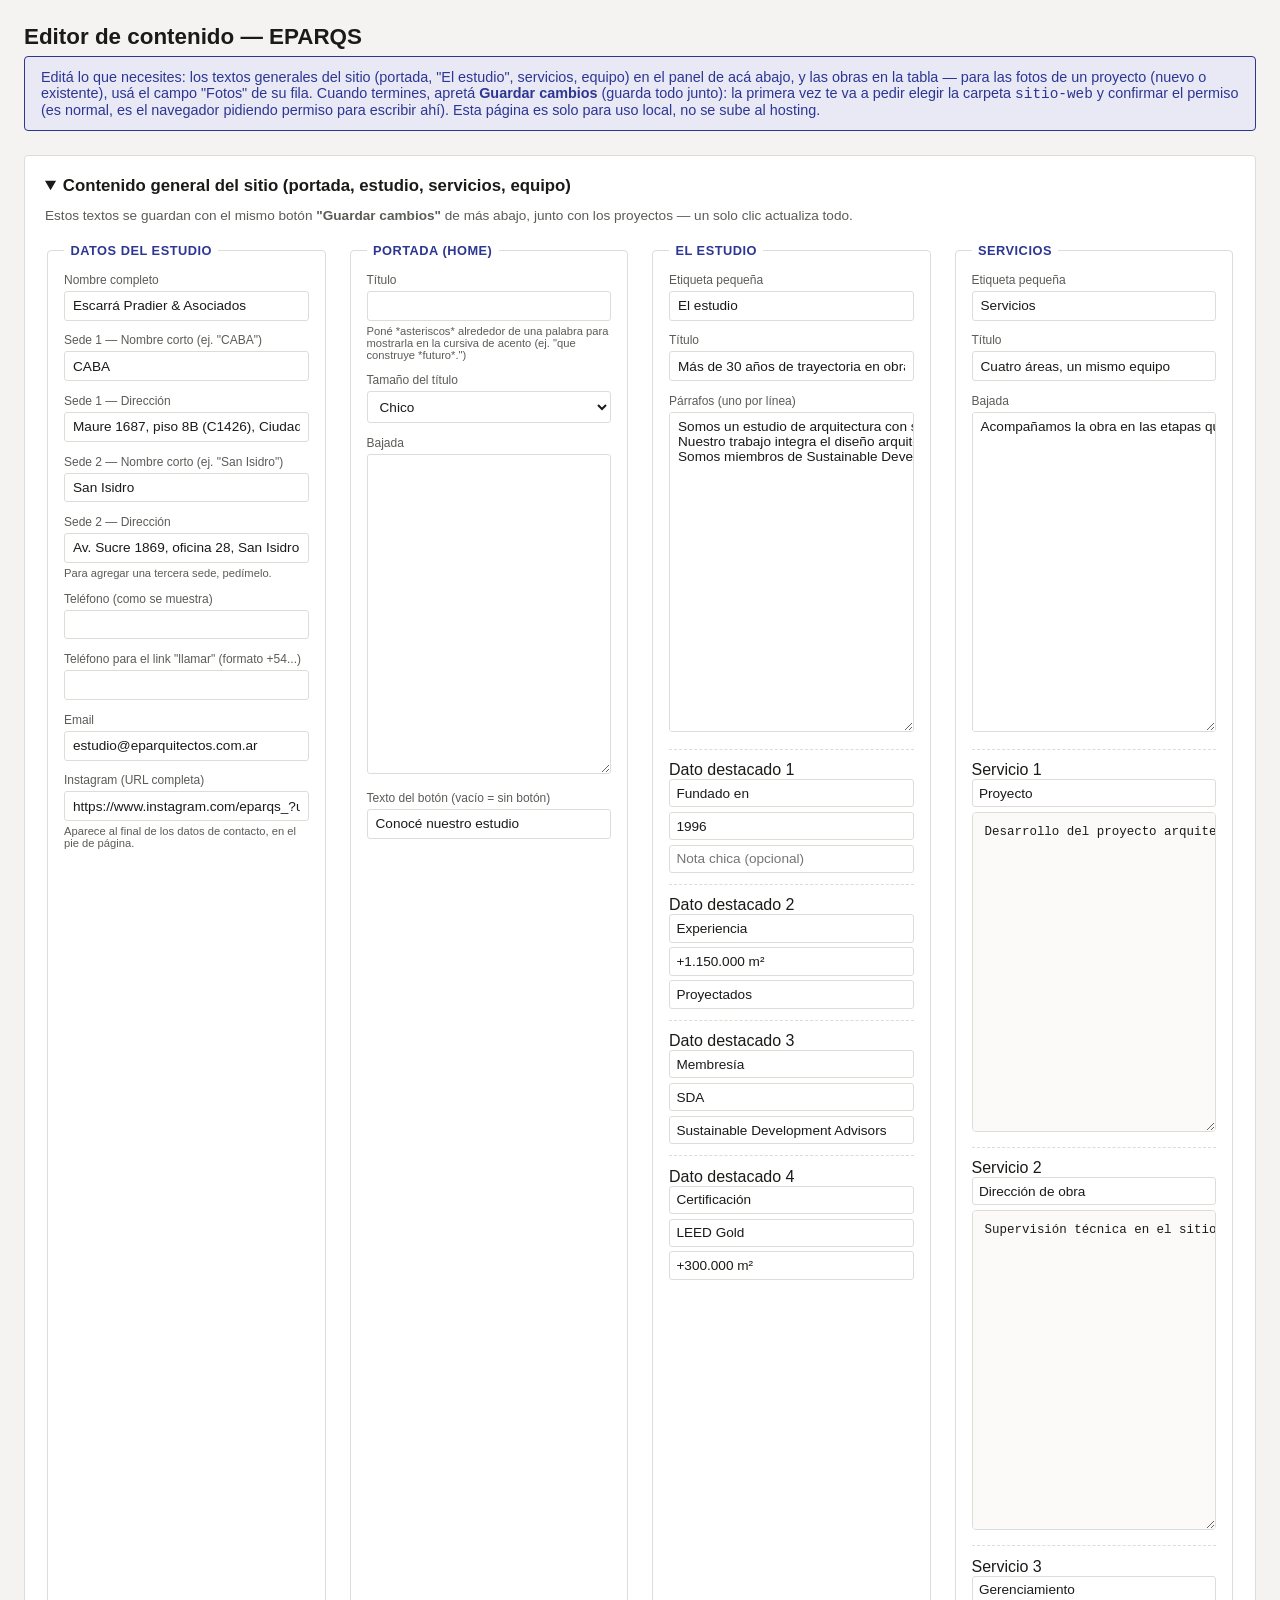
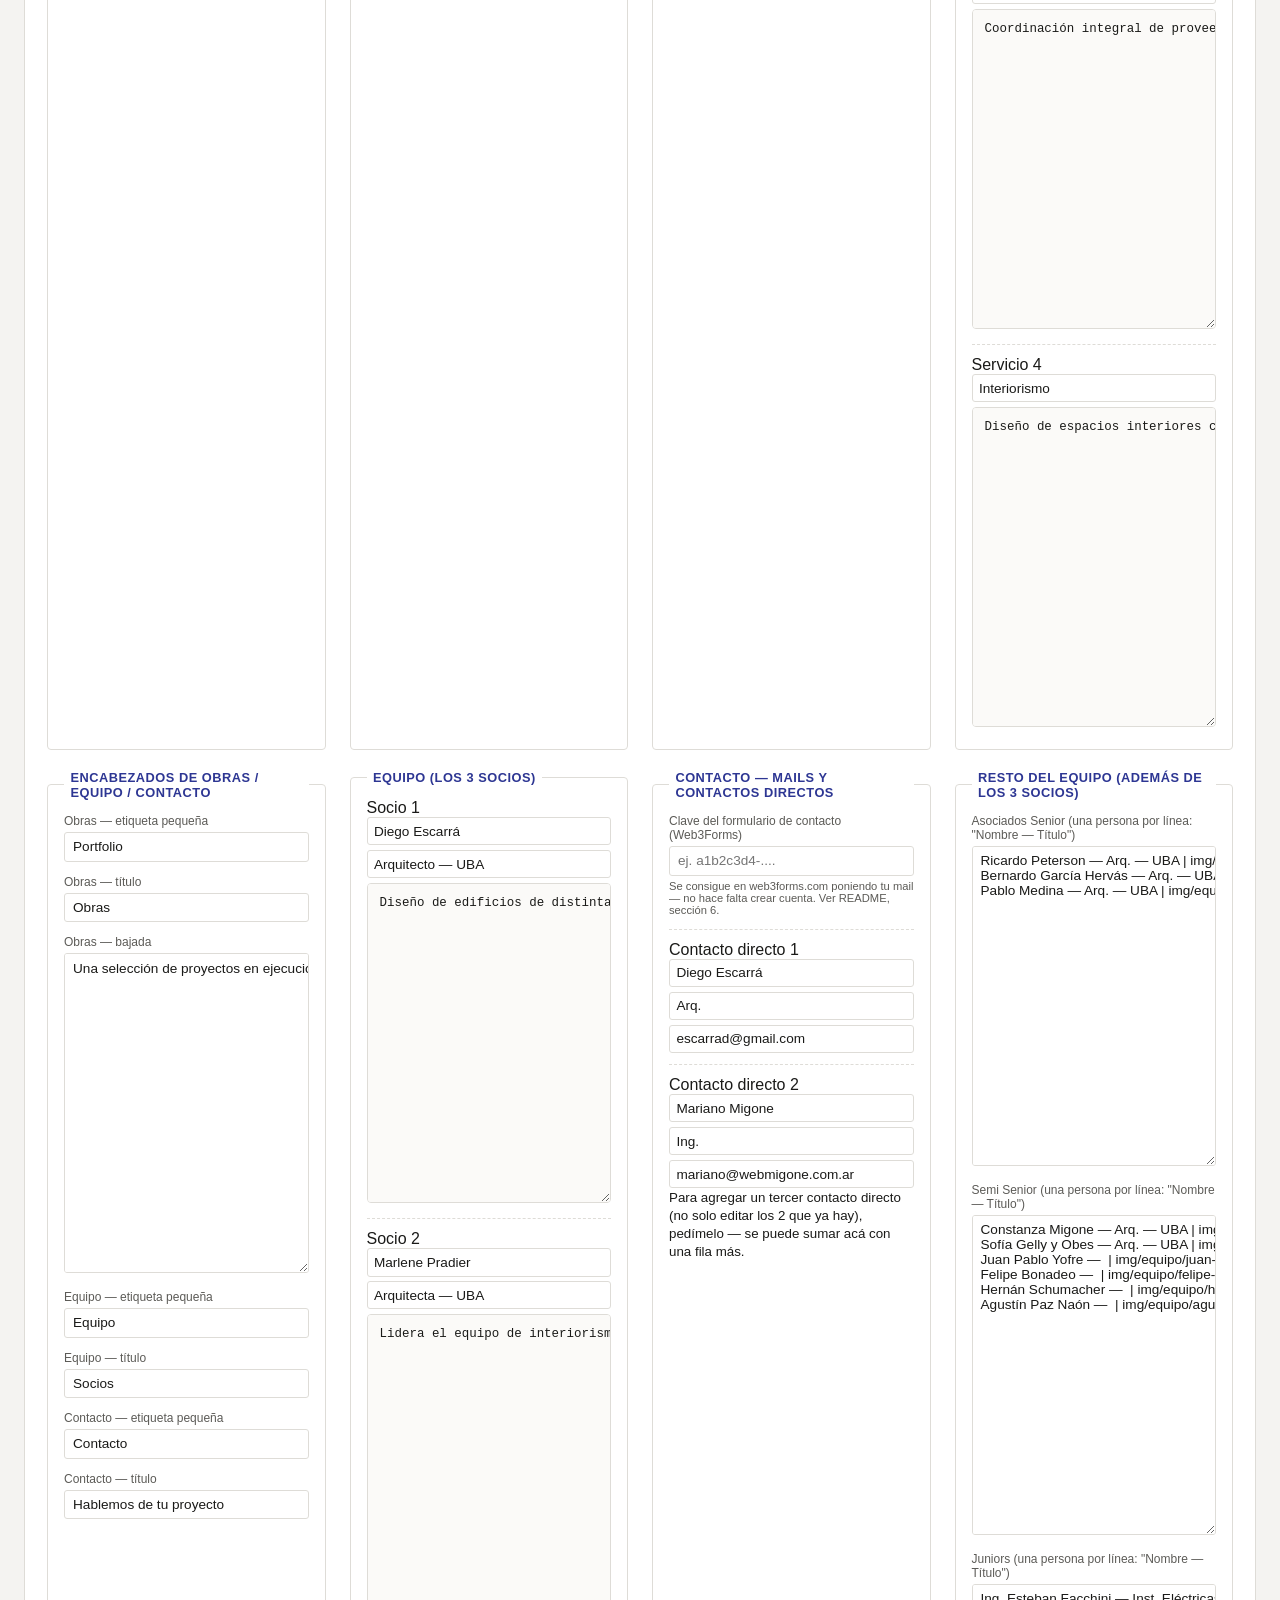
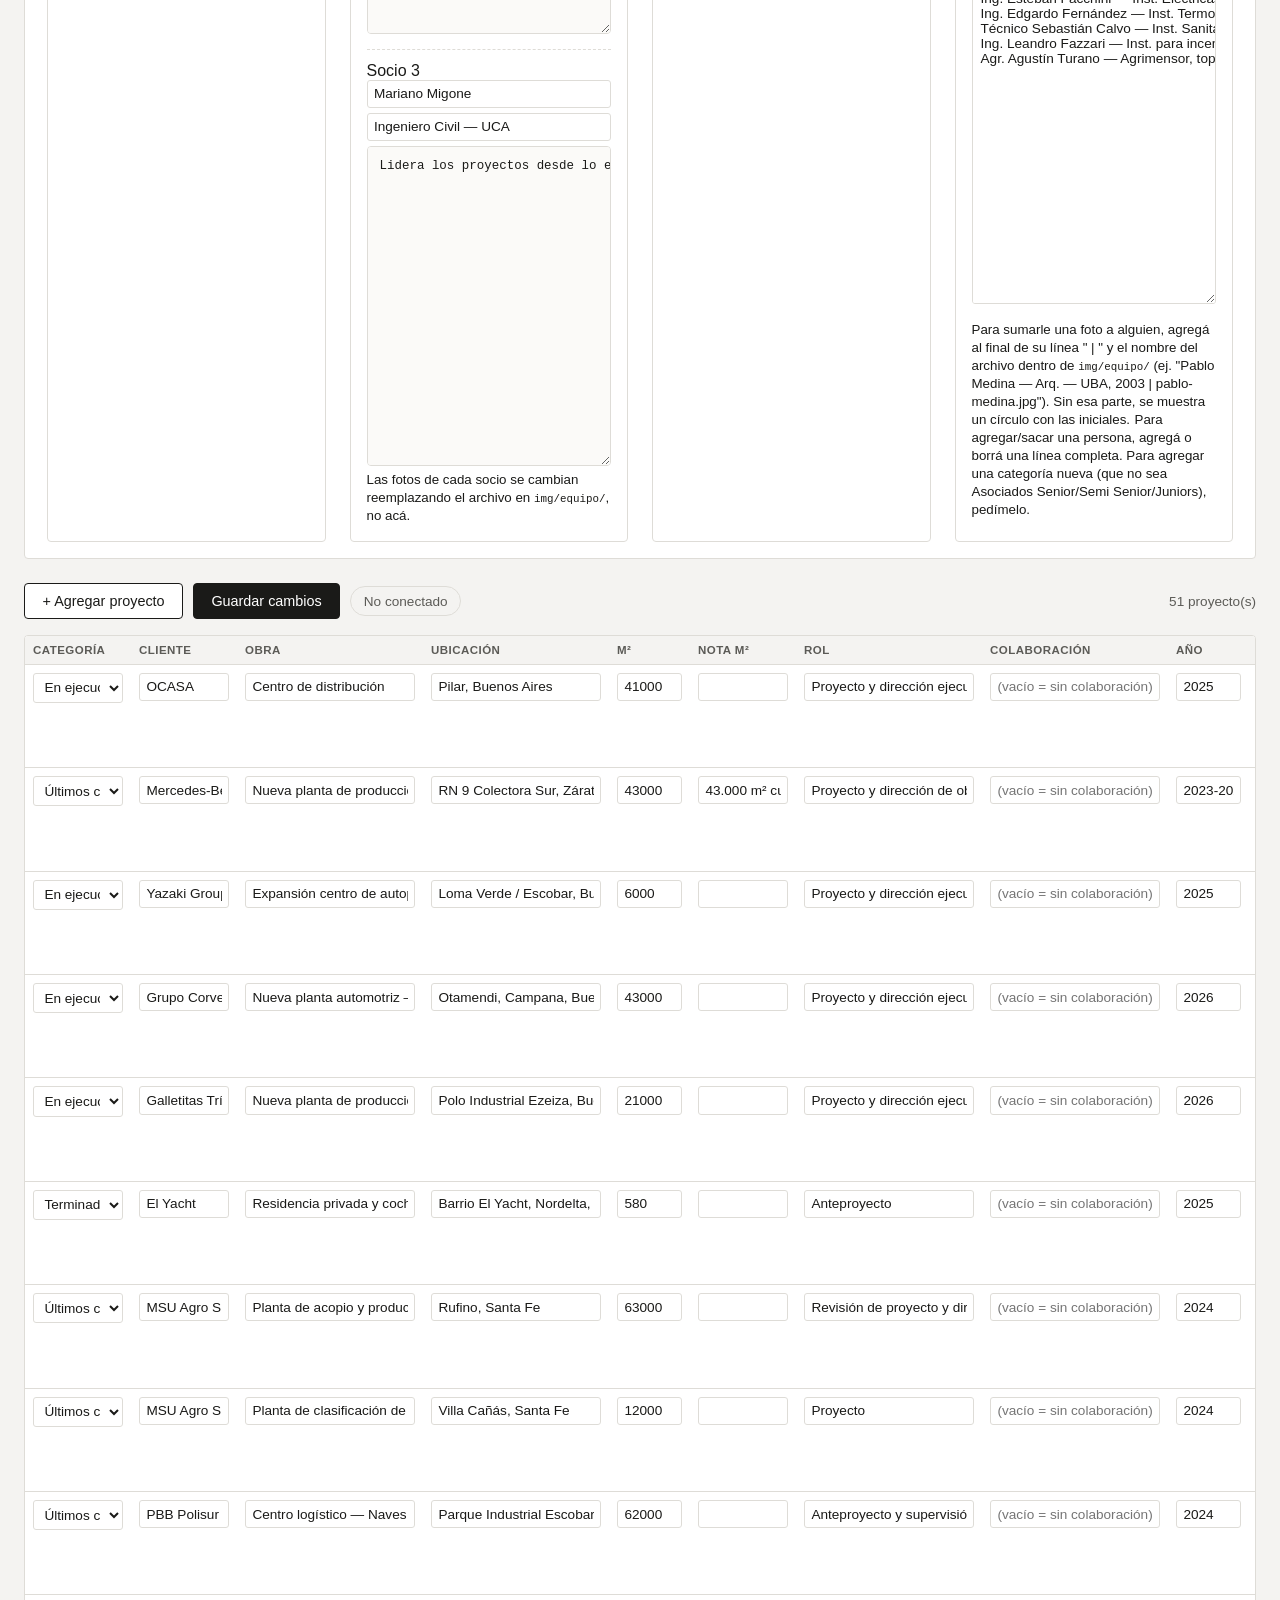
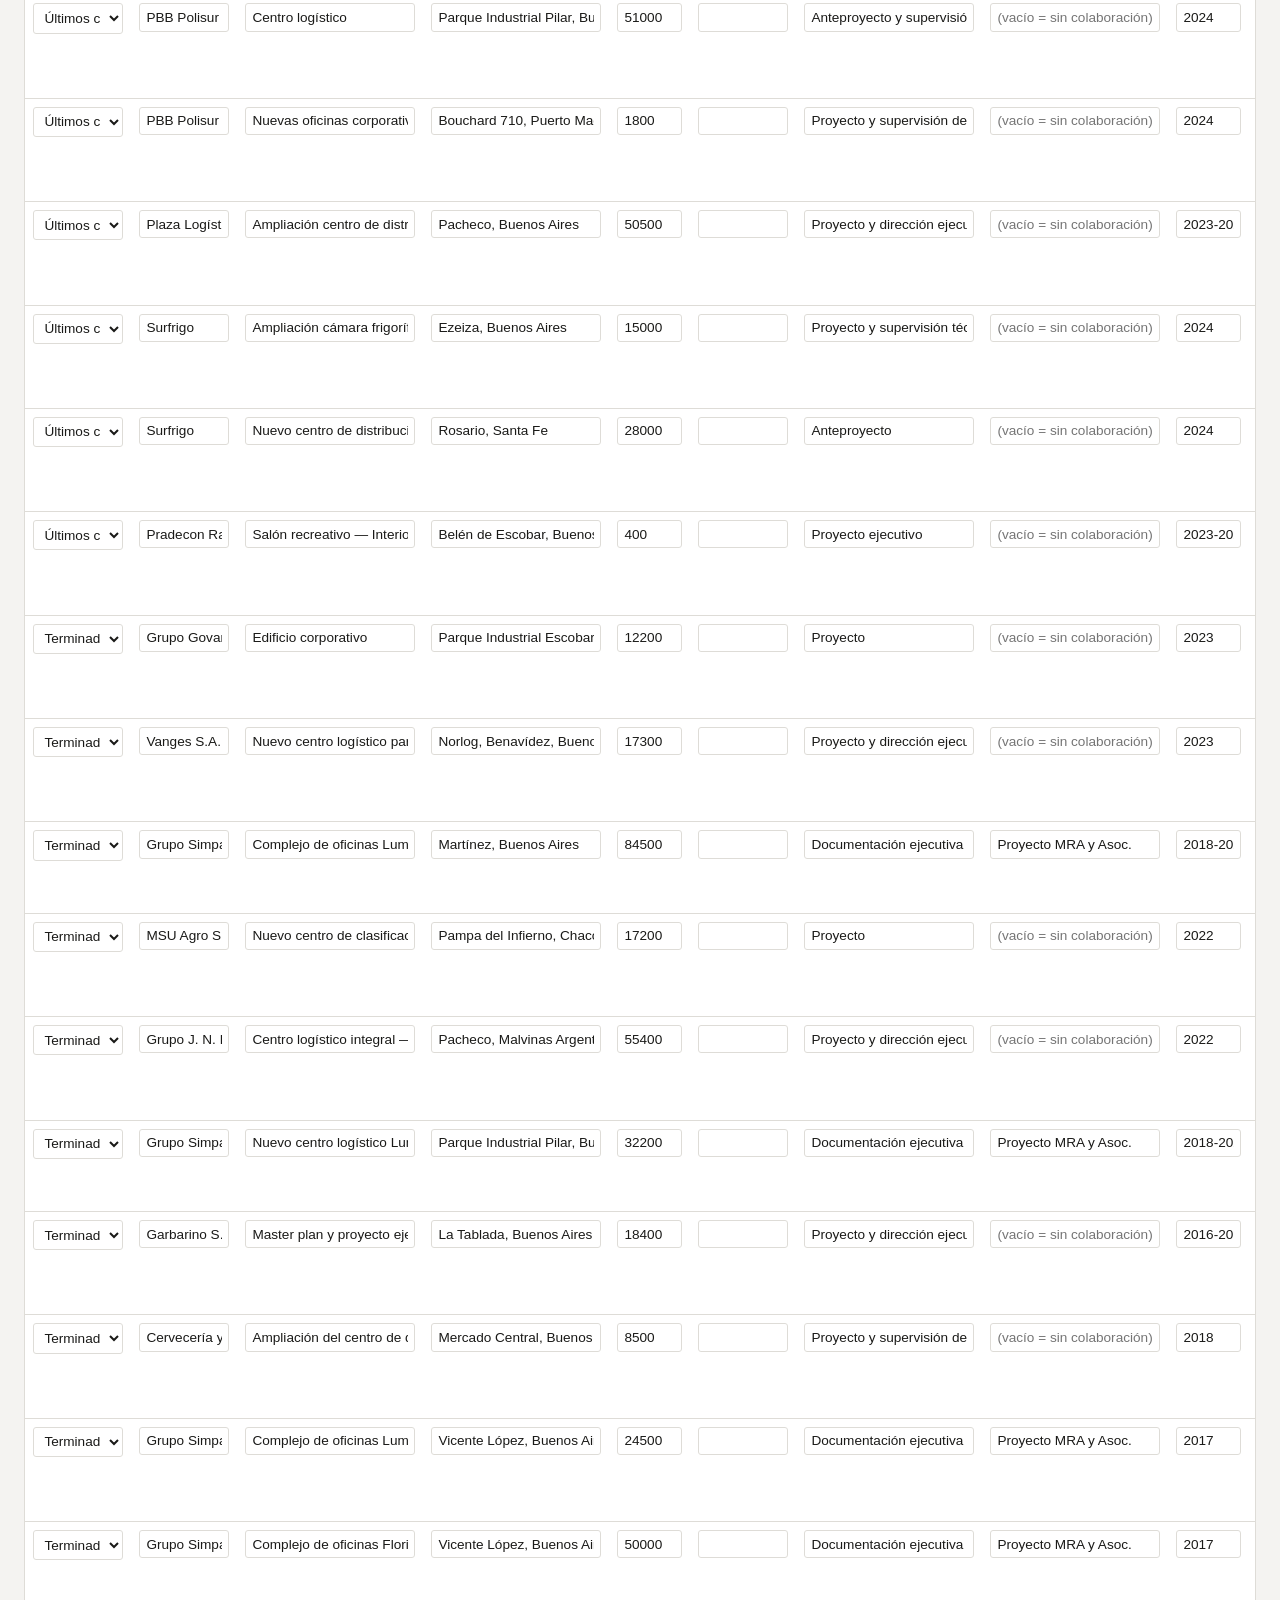
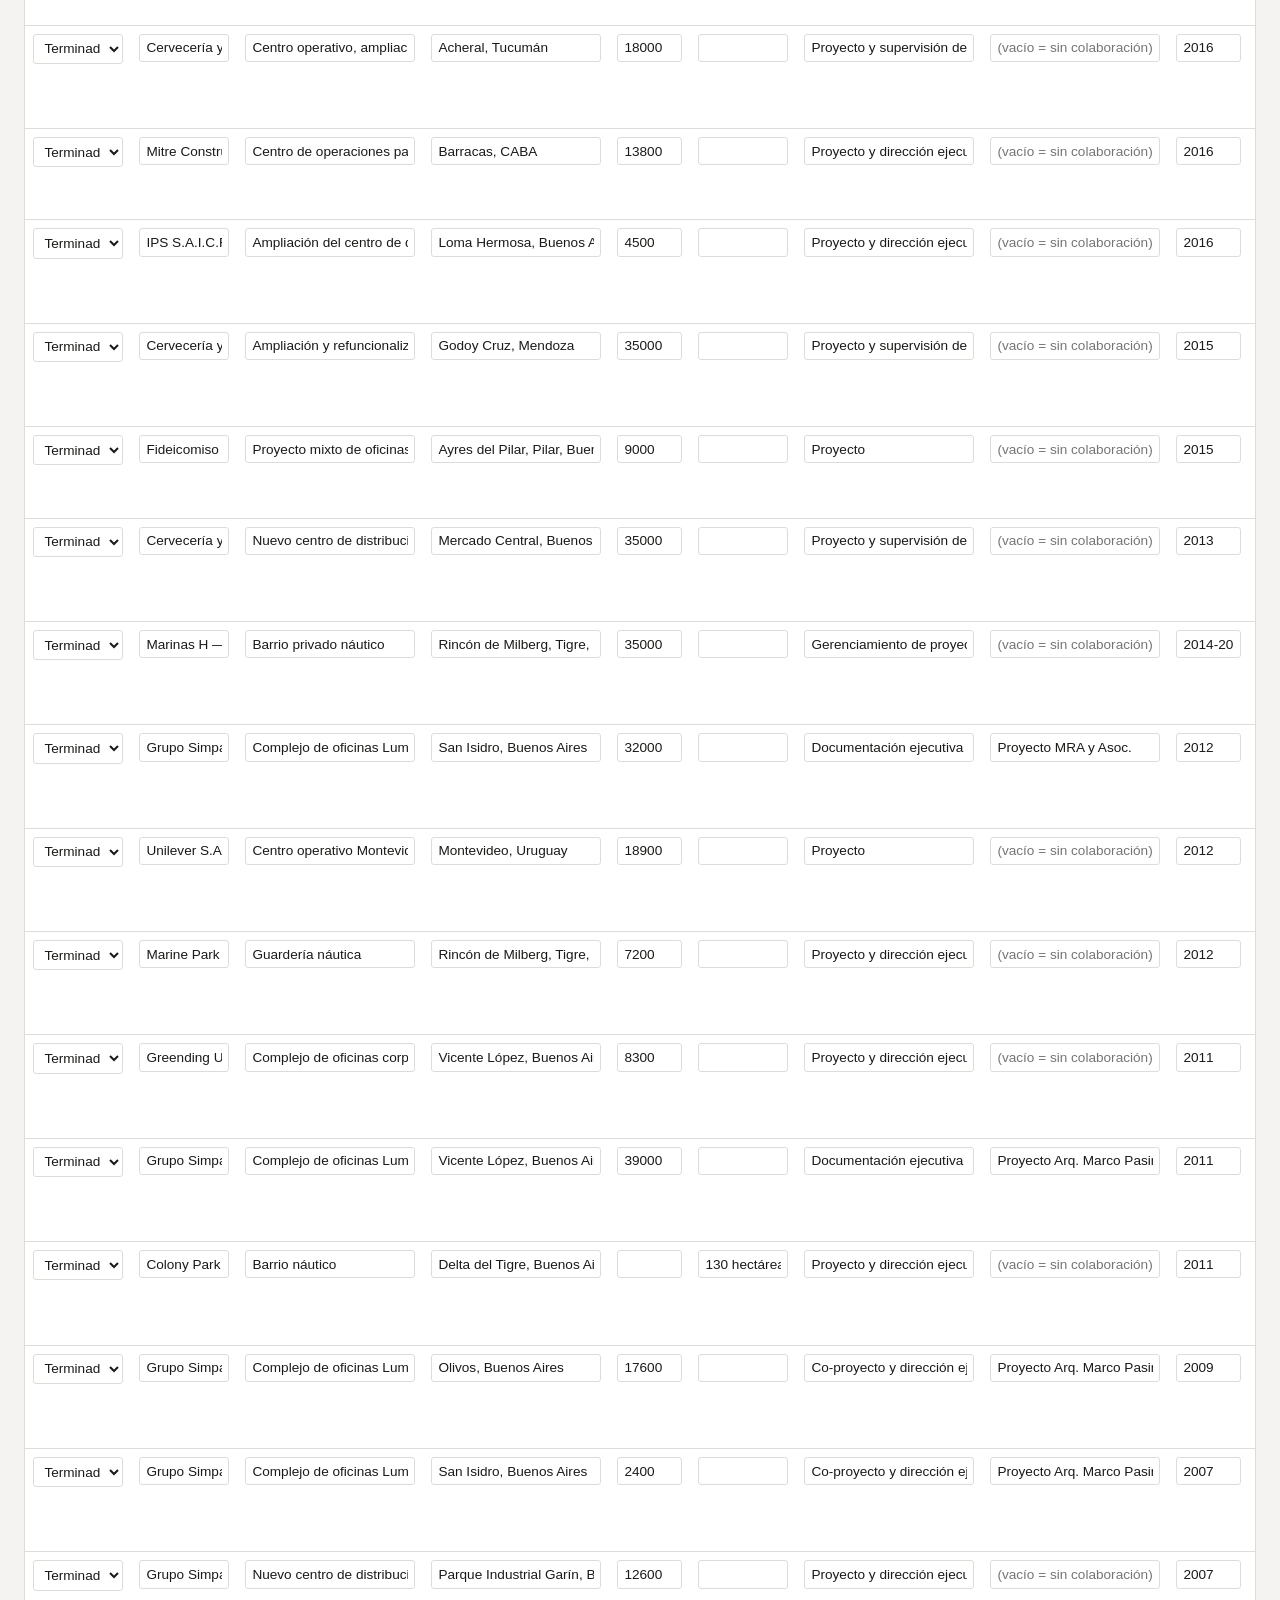
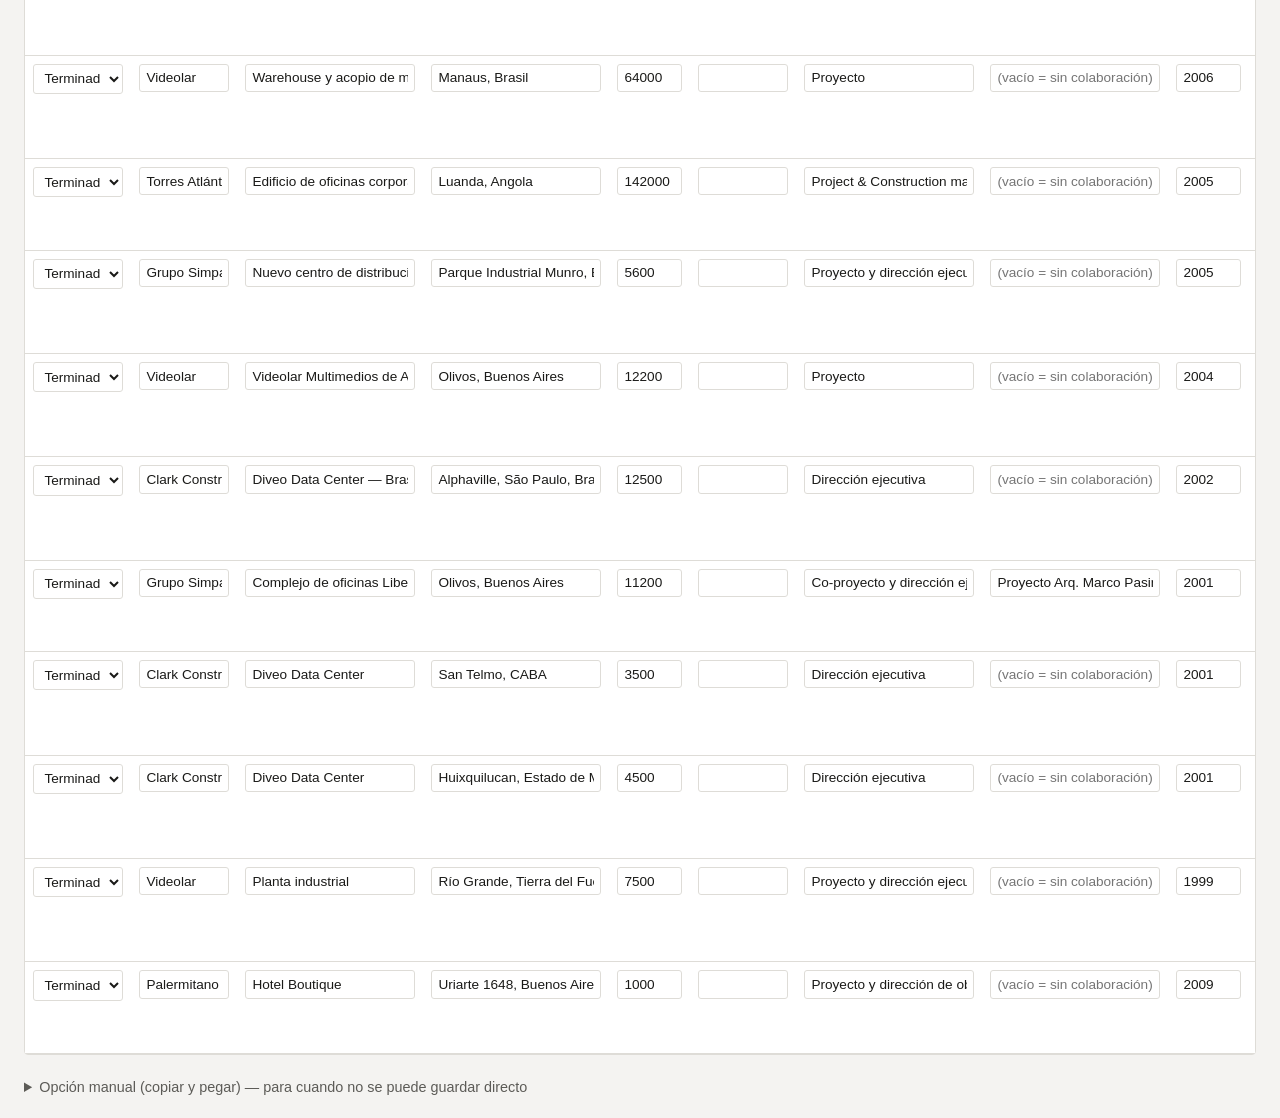
==== commit 97eb2596: "Reestructura el equipo ampliado, agrega Instagram y corrige iniciales - Equipo ampliado: fusiona Sem" ====
--- a/herramientas/editor.html
+++ b/herramientas/editor.html
@@ -303,6 +303,11 @@
           <div class="campo-form">
             <label>Email</label>
             <input type="text" data-c="estudio.email" />
+          </div>
+          <div class="campo-form">
+            <label>Instagram (URL completa)</label>
+            <input type="text" placeholder="https://www.instagram.com/..." data-c="estudio.instagram" />
+            <small>Aparece al final de los datos de contacto, en el pie de página.</small>
           </div>
         </fieldset>
 
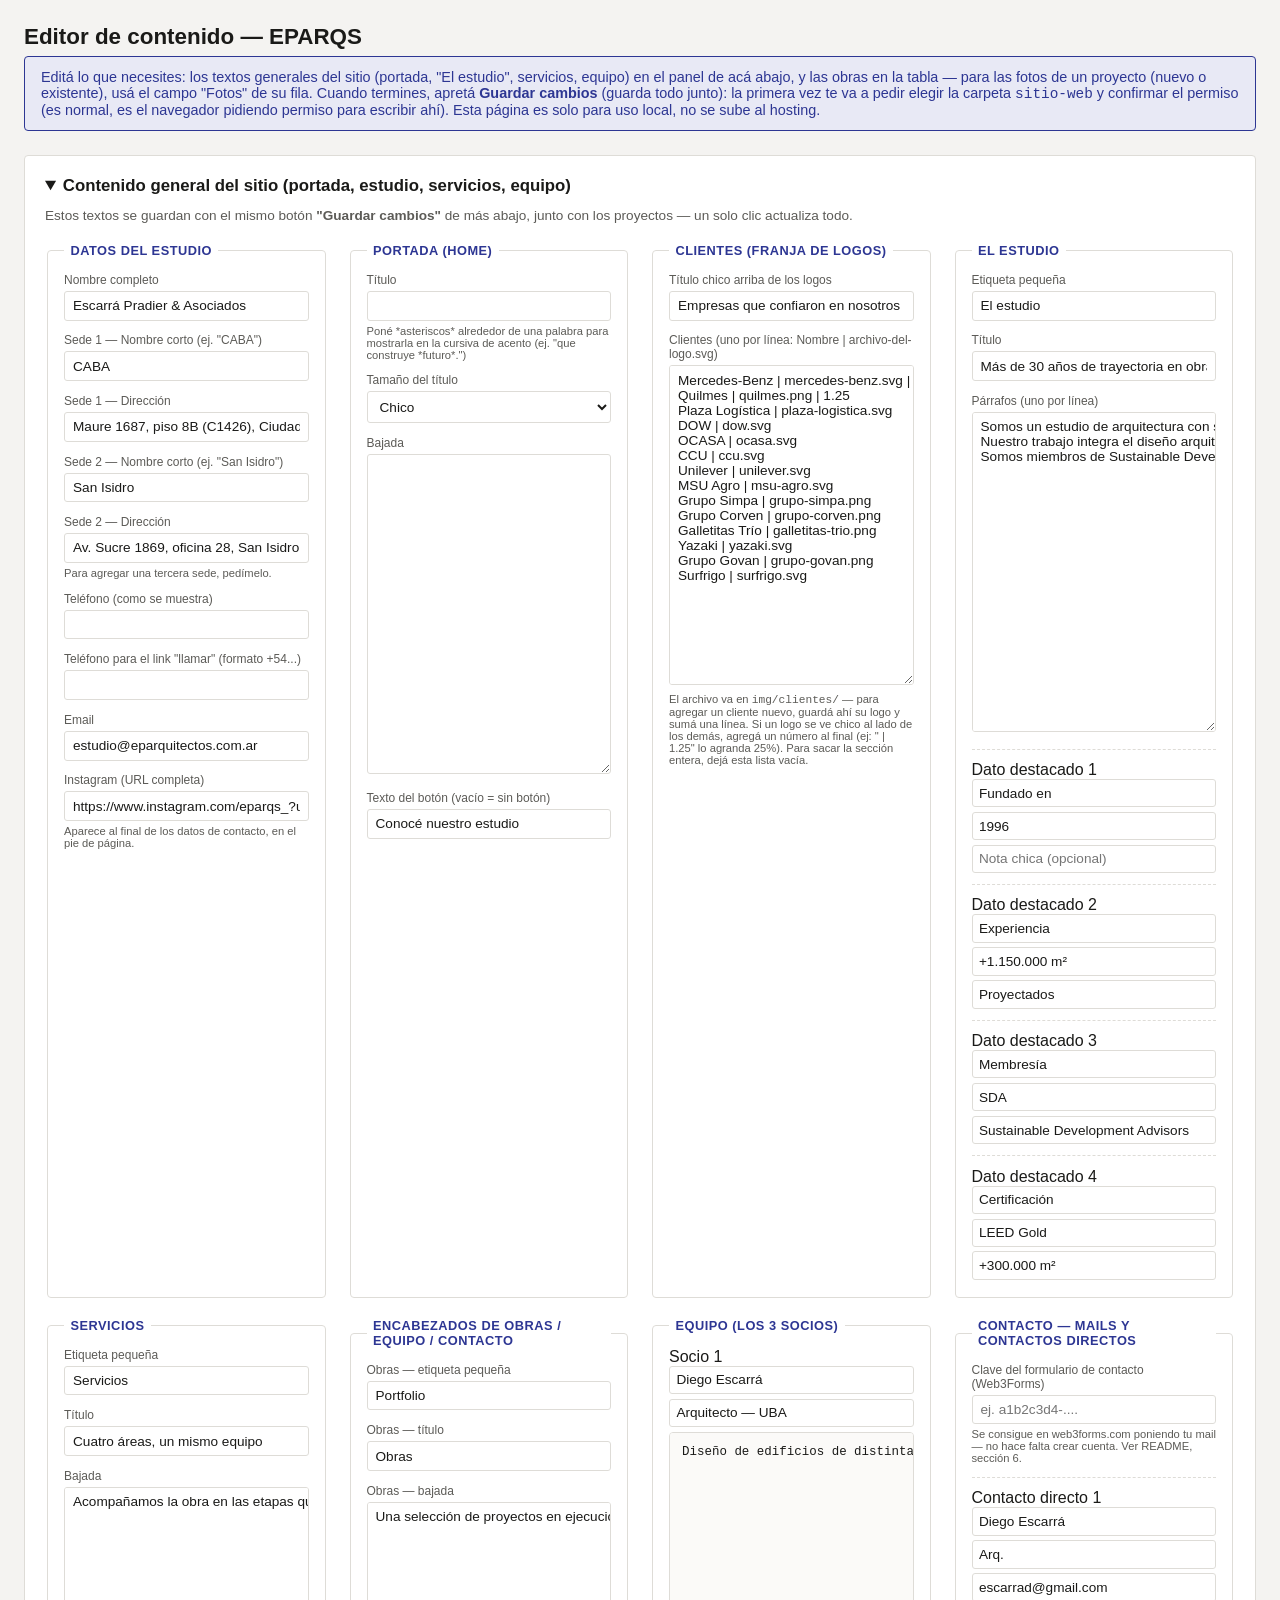
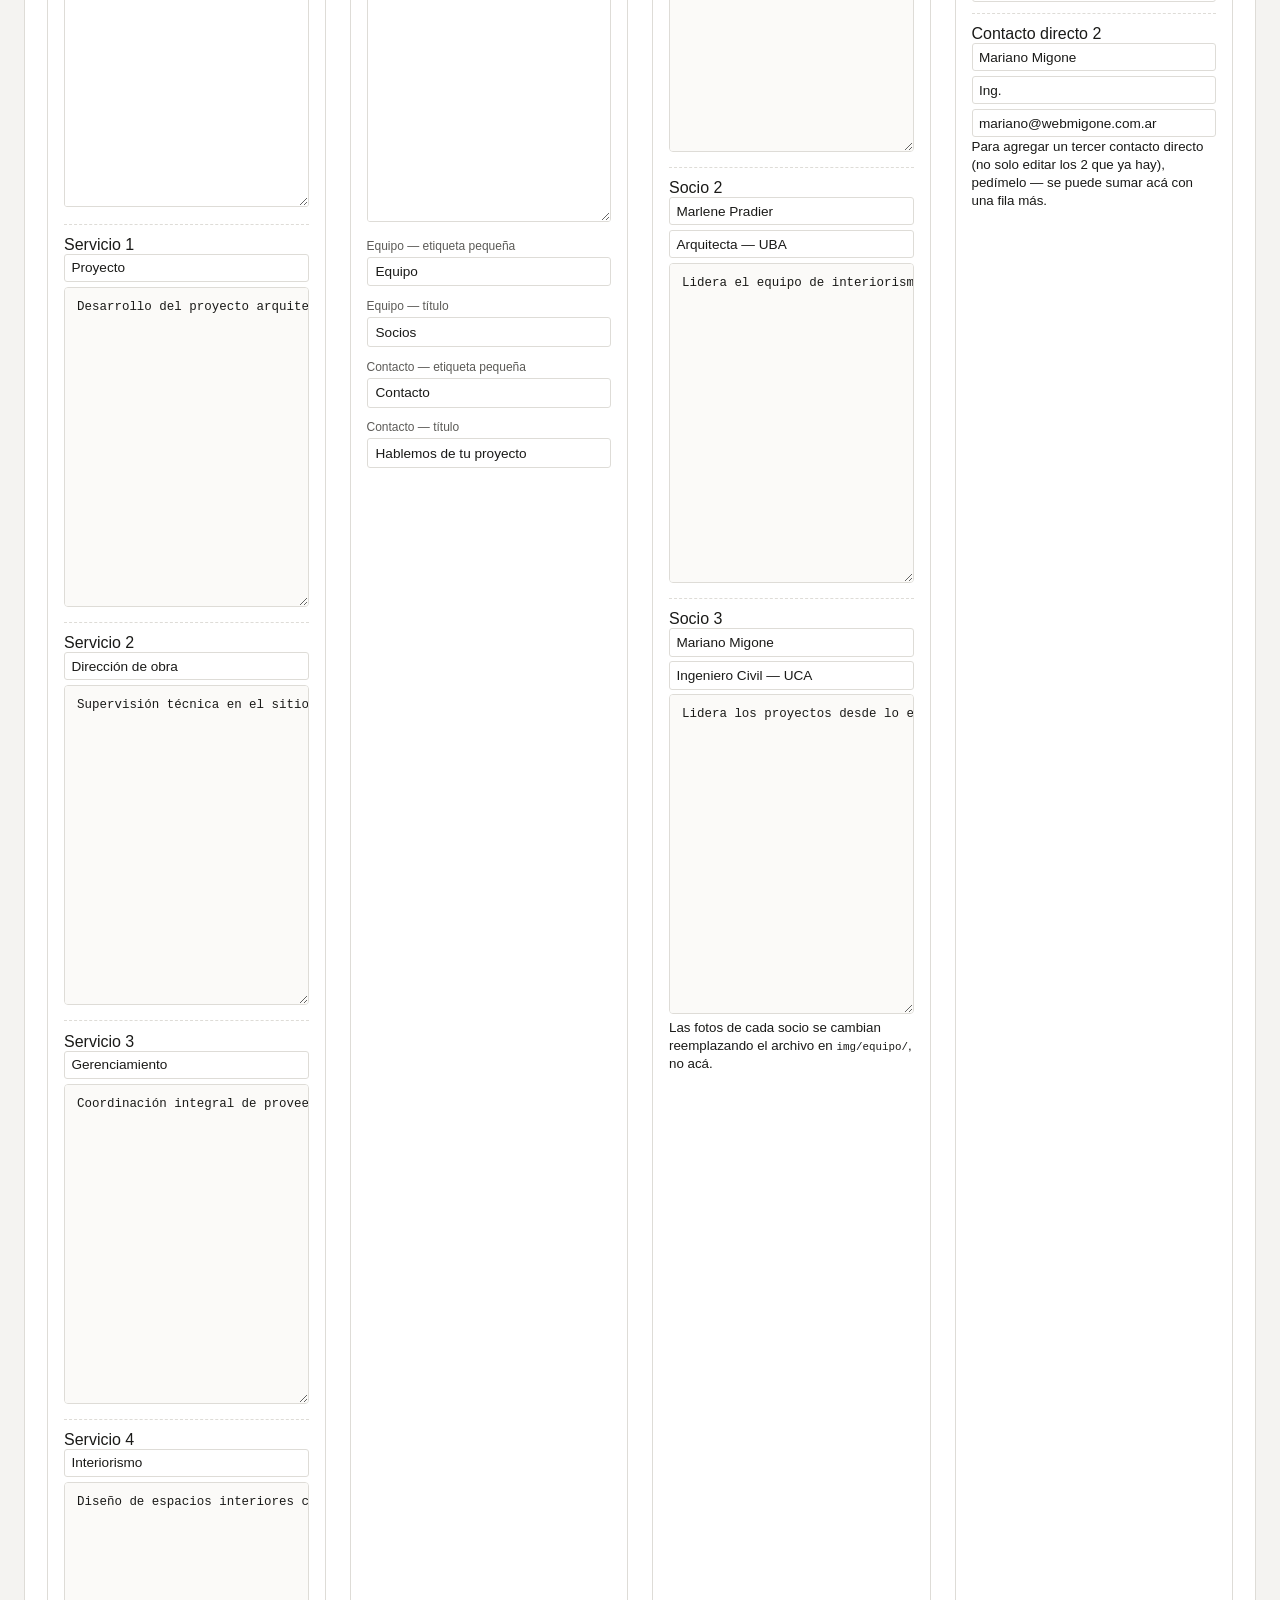
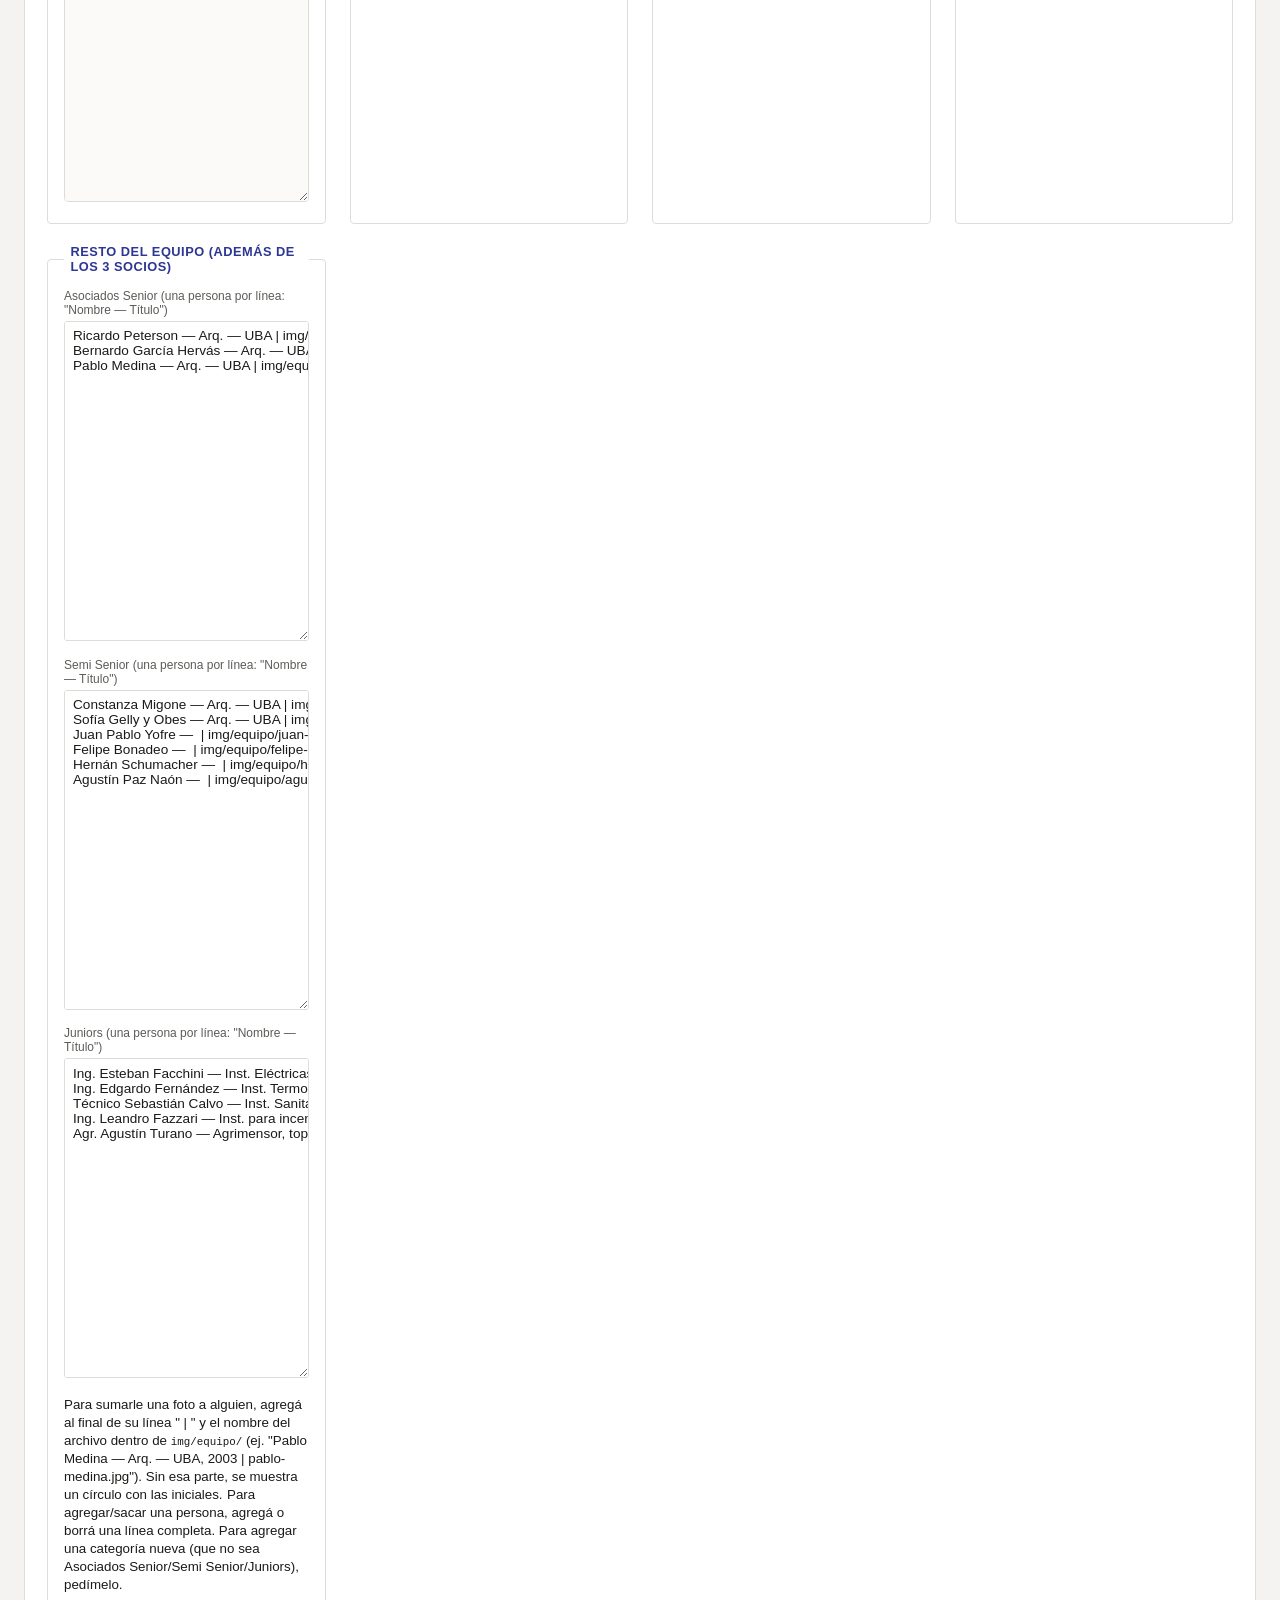
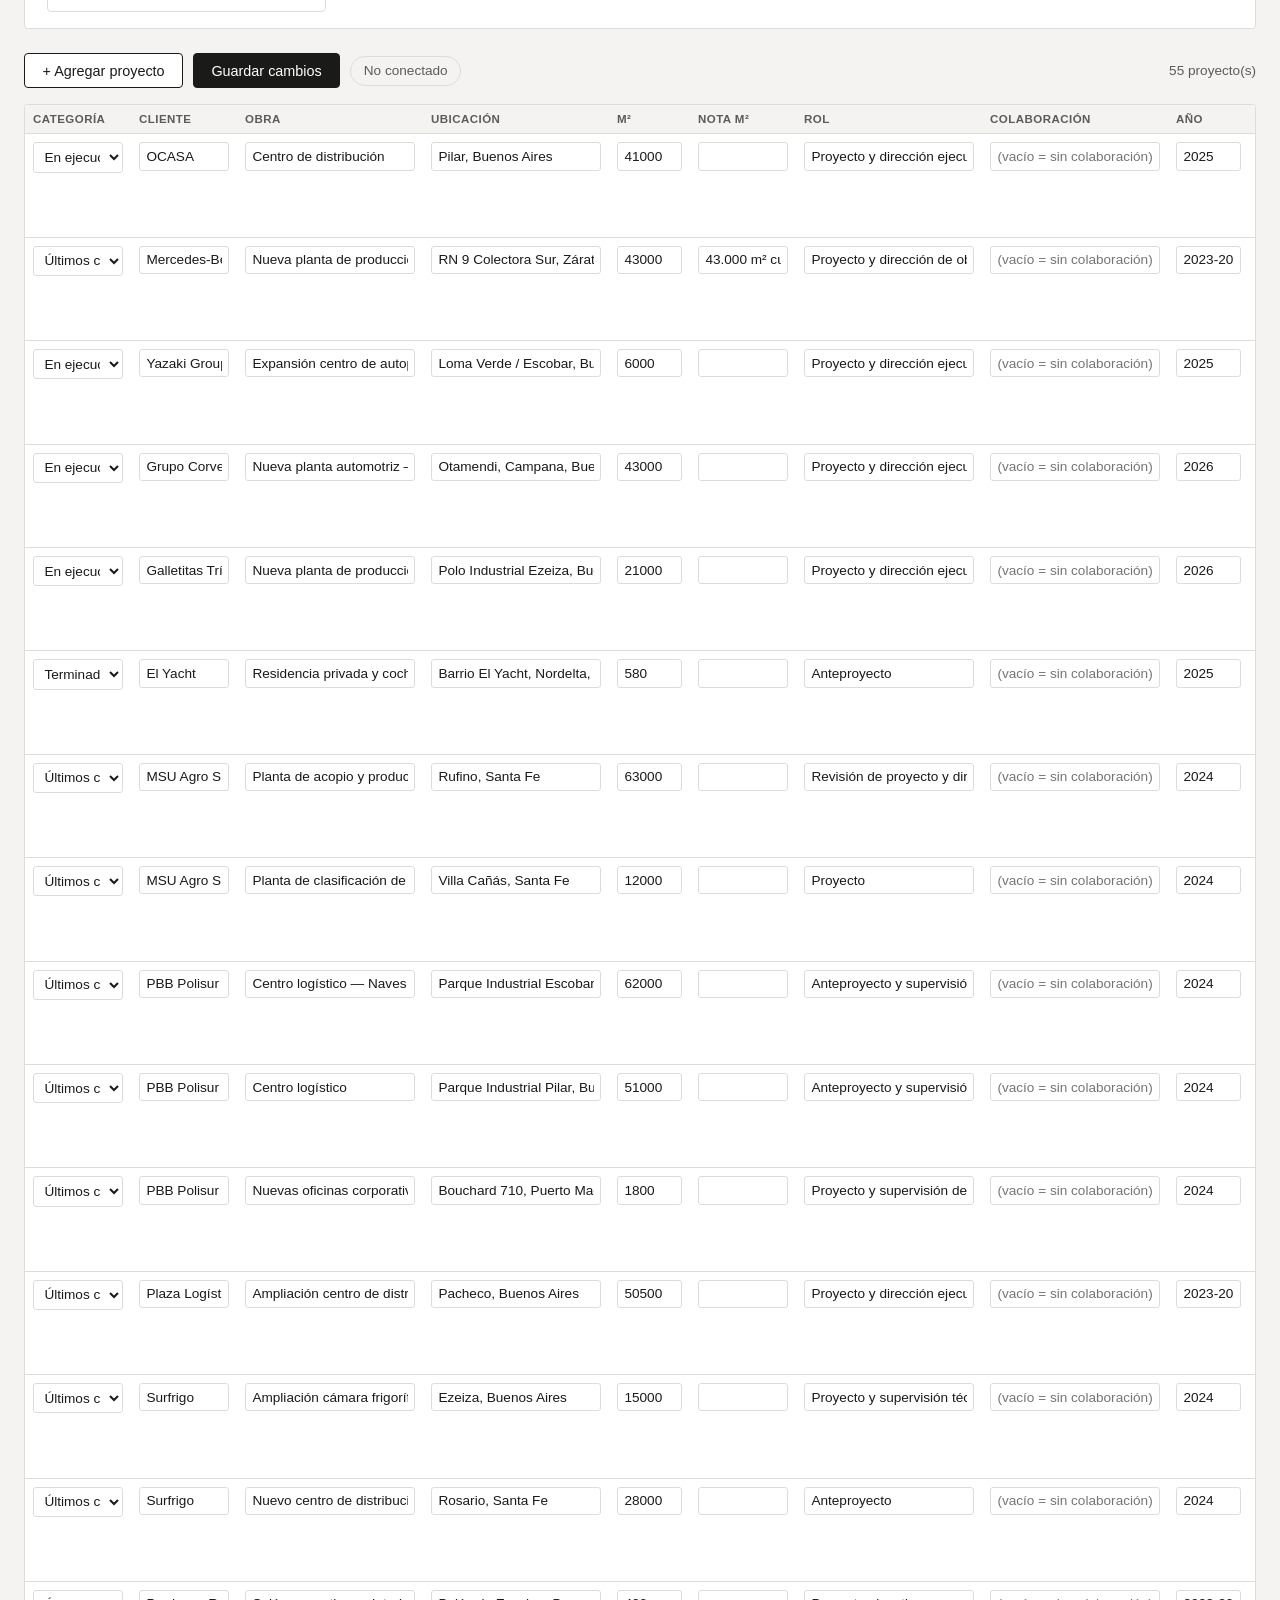
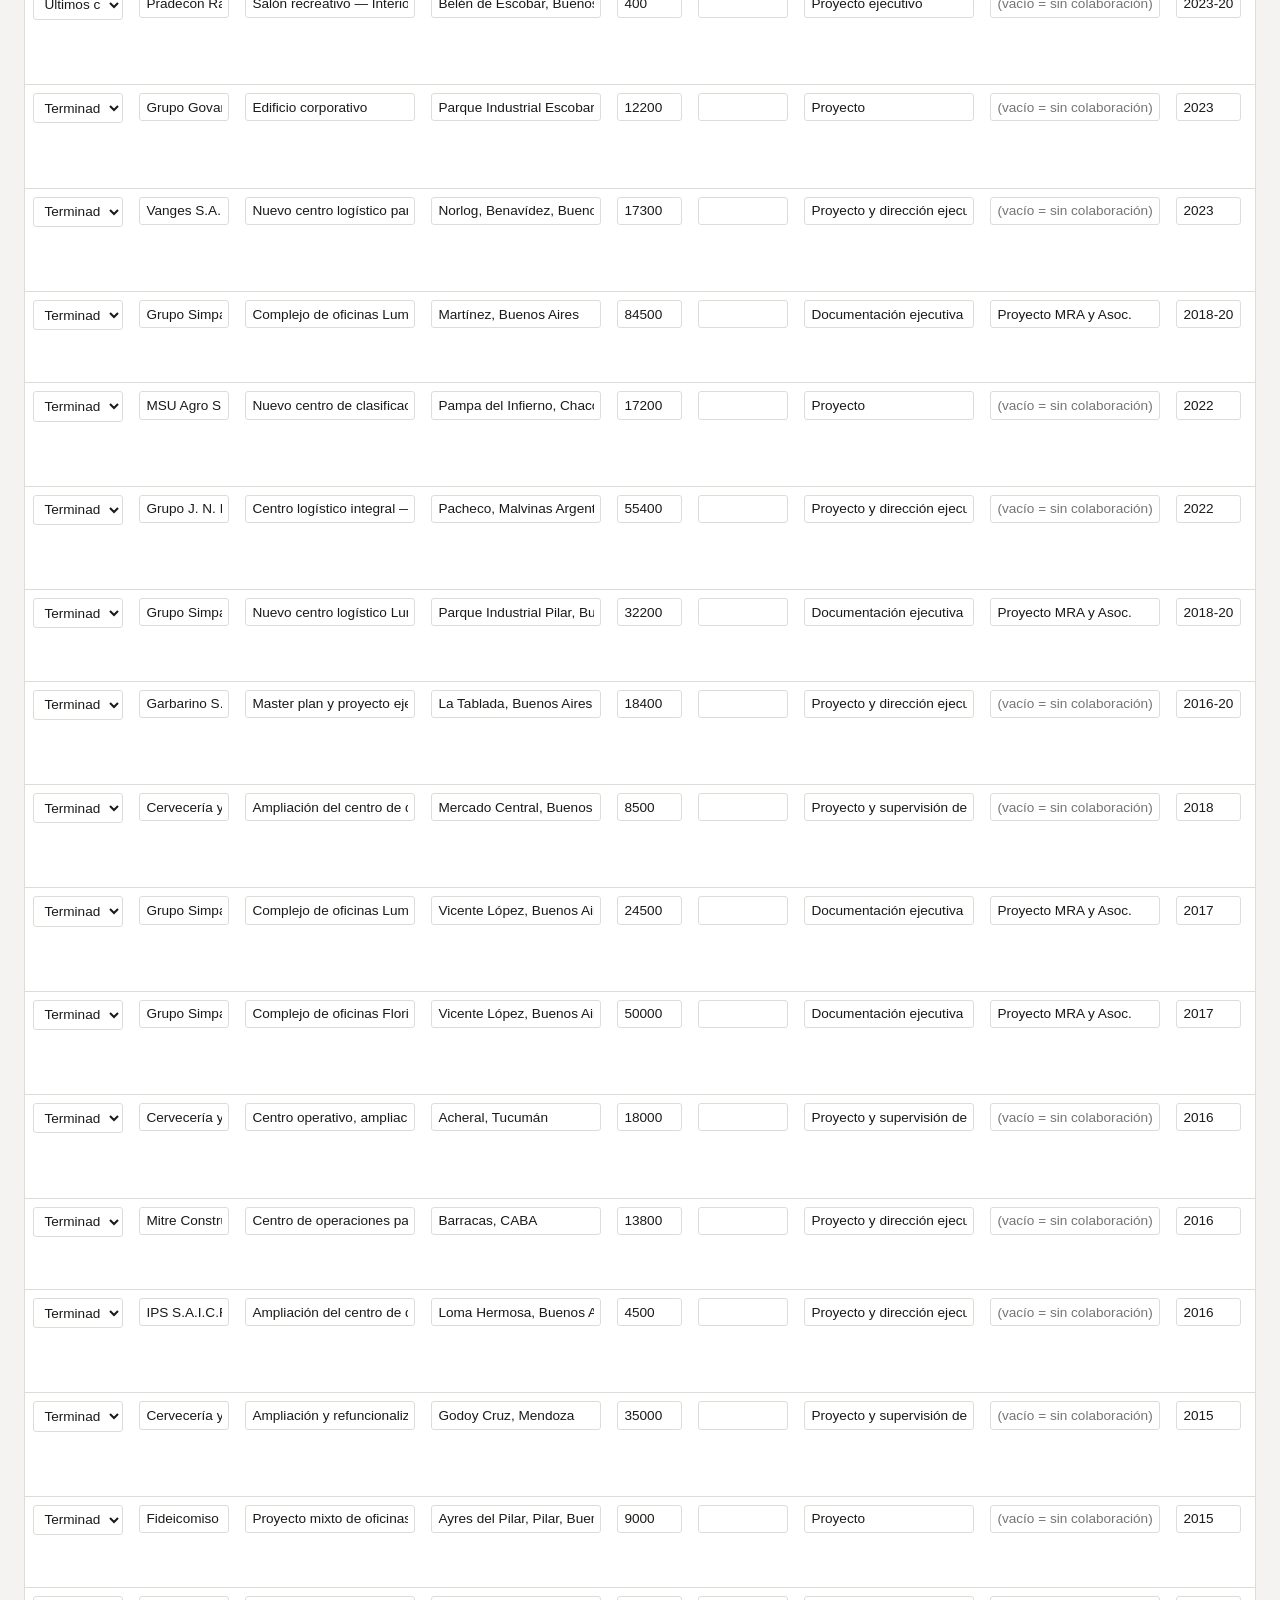
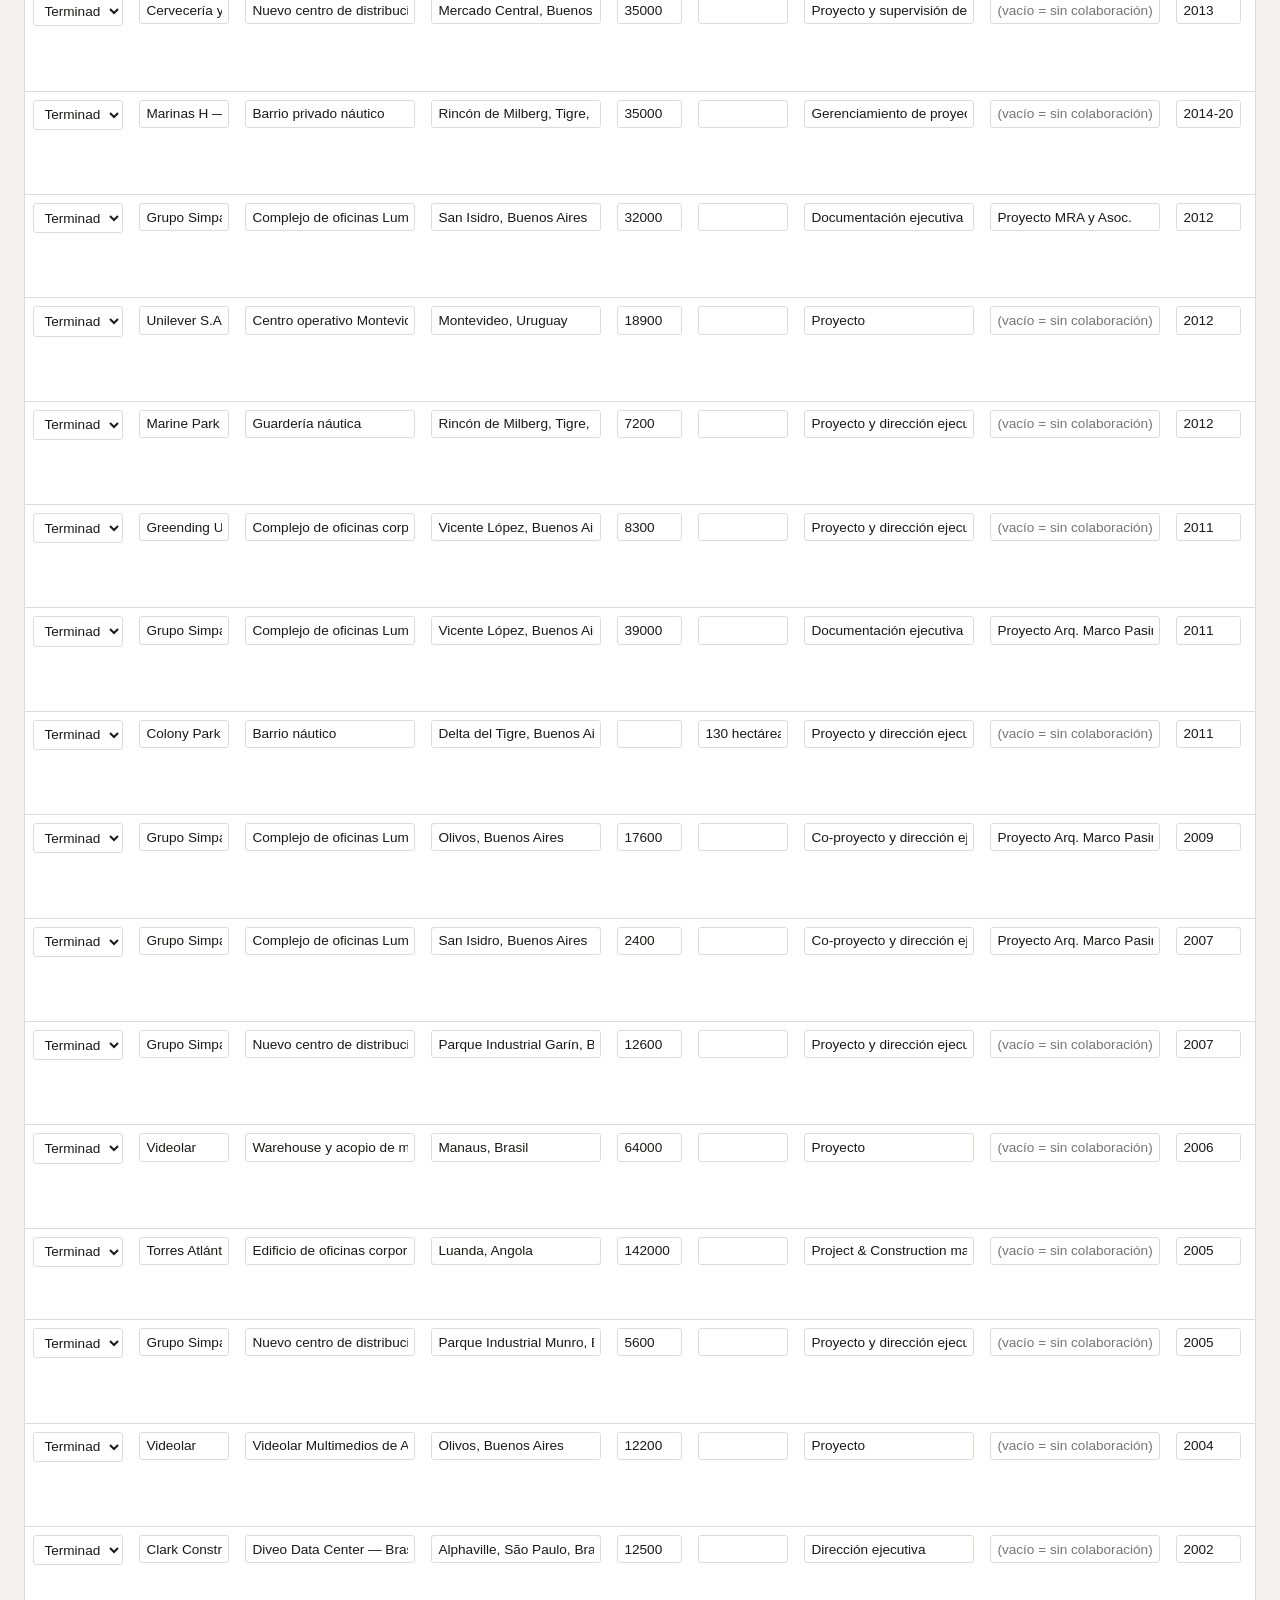
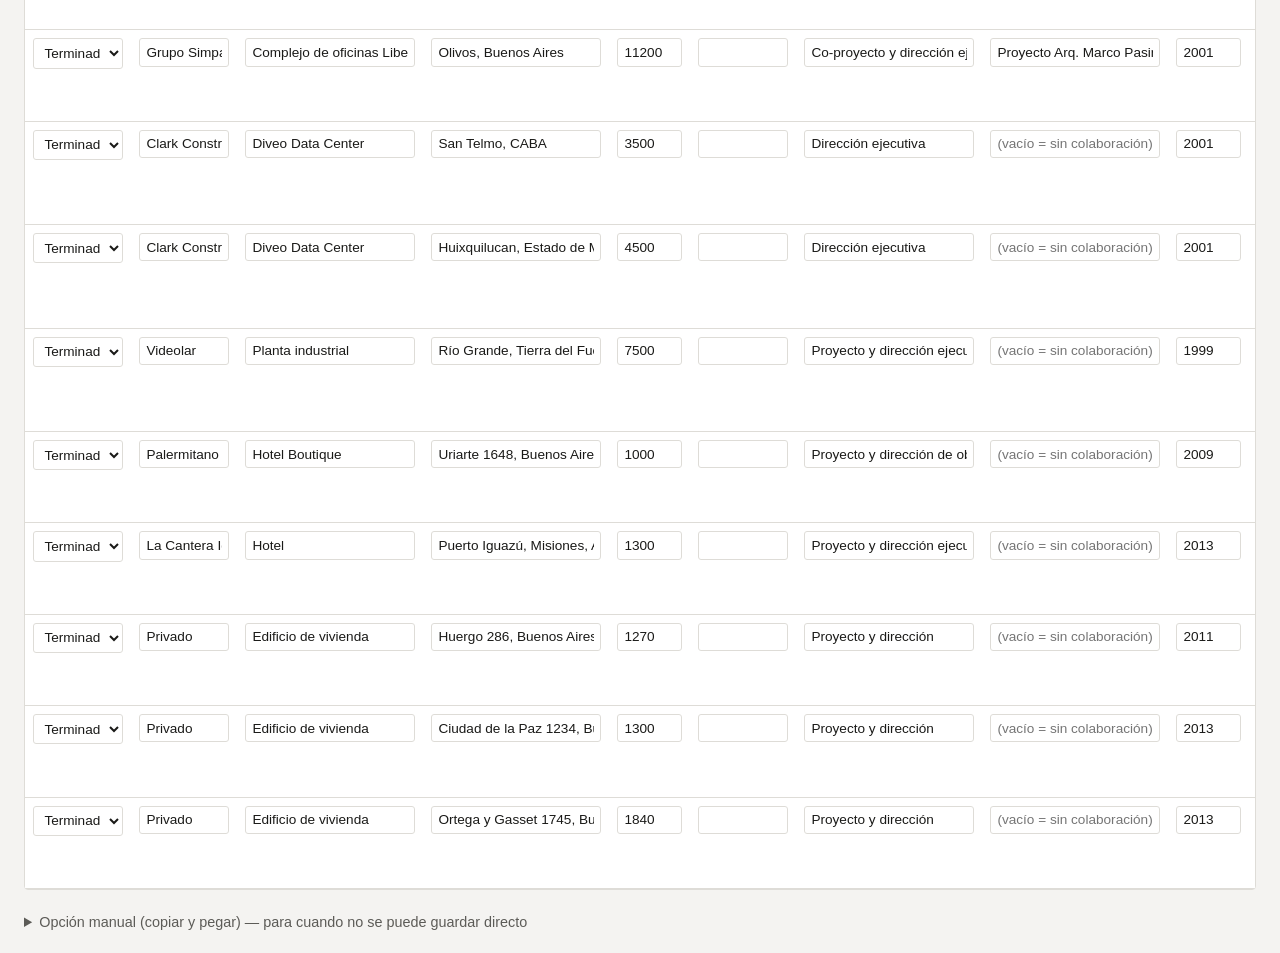
==== commit 7671c971: "Agrega franja de logos de clientes y suma fotos de proyectos pendientes Franja de 14 logos de client" ====
--- a/herramientas/editor.html
+++ b/herramientas/editor.html
@@ -333,6 +333,19 @@
           <div class="campo-form">
             <label>Texto del botón (vacío = sin botón)</label>
             <input type="text" data-c="contenido.hero.cta" />
+          </div>
+        </fieldset>
+
+        <fieldset class="seccion-form">
+          <legend>Clientes (franja de logos)</legend>
+          <div class="campo-form">
+            <label>Título chico arriba de los logos</label>
+            <input type="text" data-c="contenido.clientes.eyebrow" />
+          </div>
+          <div class="campo-form">
+            <label>Clientes (uno por línea: Nombre | archivo-del-logo.svg)</label>
+            <textarea data-c="contenido.clientes.items" data-tipo="clientes" style="min-height:9rem"></textarea>
+            <small>El archivo va en <code>img/clientes/</code> — para agregar un cliente nuevo, guardá ahí su logo y sumá una línea. Si un logo se ve chico al lado de los demás, agregá un número al final (ej: " | 1.25" lo agranda 25%). Para sacar la sección entera, dejá esta lista vacía.</small>
           </div>
         </fieldset>
 
@@ -617,6 +630,14 @@
           // por persona, con "| archivo.jpg" opcional al final si tiene foto.
           el.value = Array.isArray(valor)
             ? valor.map((p) => `${p.nombre || ""} — ${p.titulo || ""}${p.foto ? " | " + p.foto : ""}`).join("\n")
+            : "";
+        } else if (el.dataset.tipo === "clientes") {
+          // Arreglo de {nombre, logo, escala} <-> una línea "Nombre | archivo.svg"
+          // por cliente, con "| 1.25" opcional al final si tiene escala.
+          el.value = Array.isArray(valor)
+            ? valor
+                .map((c) => `${c.nombre || ""} | ${(c.logo || "").replace(/^img\/clientes\//, "")}${c.escala ? " | " + c.escala : ""}`)
+                .join("\n")
             : "";
         } else {
           el.value = valor === null || valor === undefined ? "" : valor;
@@ -652,6 +673,22 @@
               return persona;
             });
           asignarPorRuta(contenidoEditable, el.dataset.c, personas);
+        } else if (el.dataset.tipo === "clientes") {
+          const clientes = el.value
+            .split("\n")
+            .map((l) => l.trim())
+            .filter((l) => l.length > 0)
+            .map((linea) => {
+              const [nombre, archivo, escala] = linea.split("|");
+              const cliente = {
+                nombre: (nombre || "").trim(),
+                logo: "img/clientes/" + (archivo || "").trim().replace(/^img\/clientes\//, ""),
+              };
+              const escalaNum = escala ? parseFloat(escala.trim()) : NaN;
+              if (!isNaN(escalaNum) && escalaNum > 0) cliente.escala = escalaNum;
+              return cliente;
+            });
+          asignarPorRuta(contenidoEditable, el.dataset.c, clientes);
         } else {
           asignarPorRuta(contenidoEditable, el.dataset.c, el.value.trim());
         }
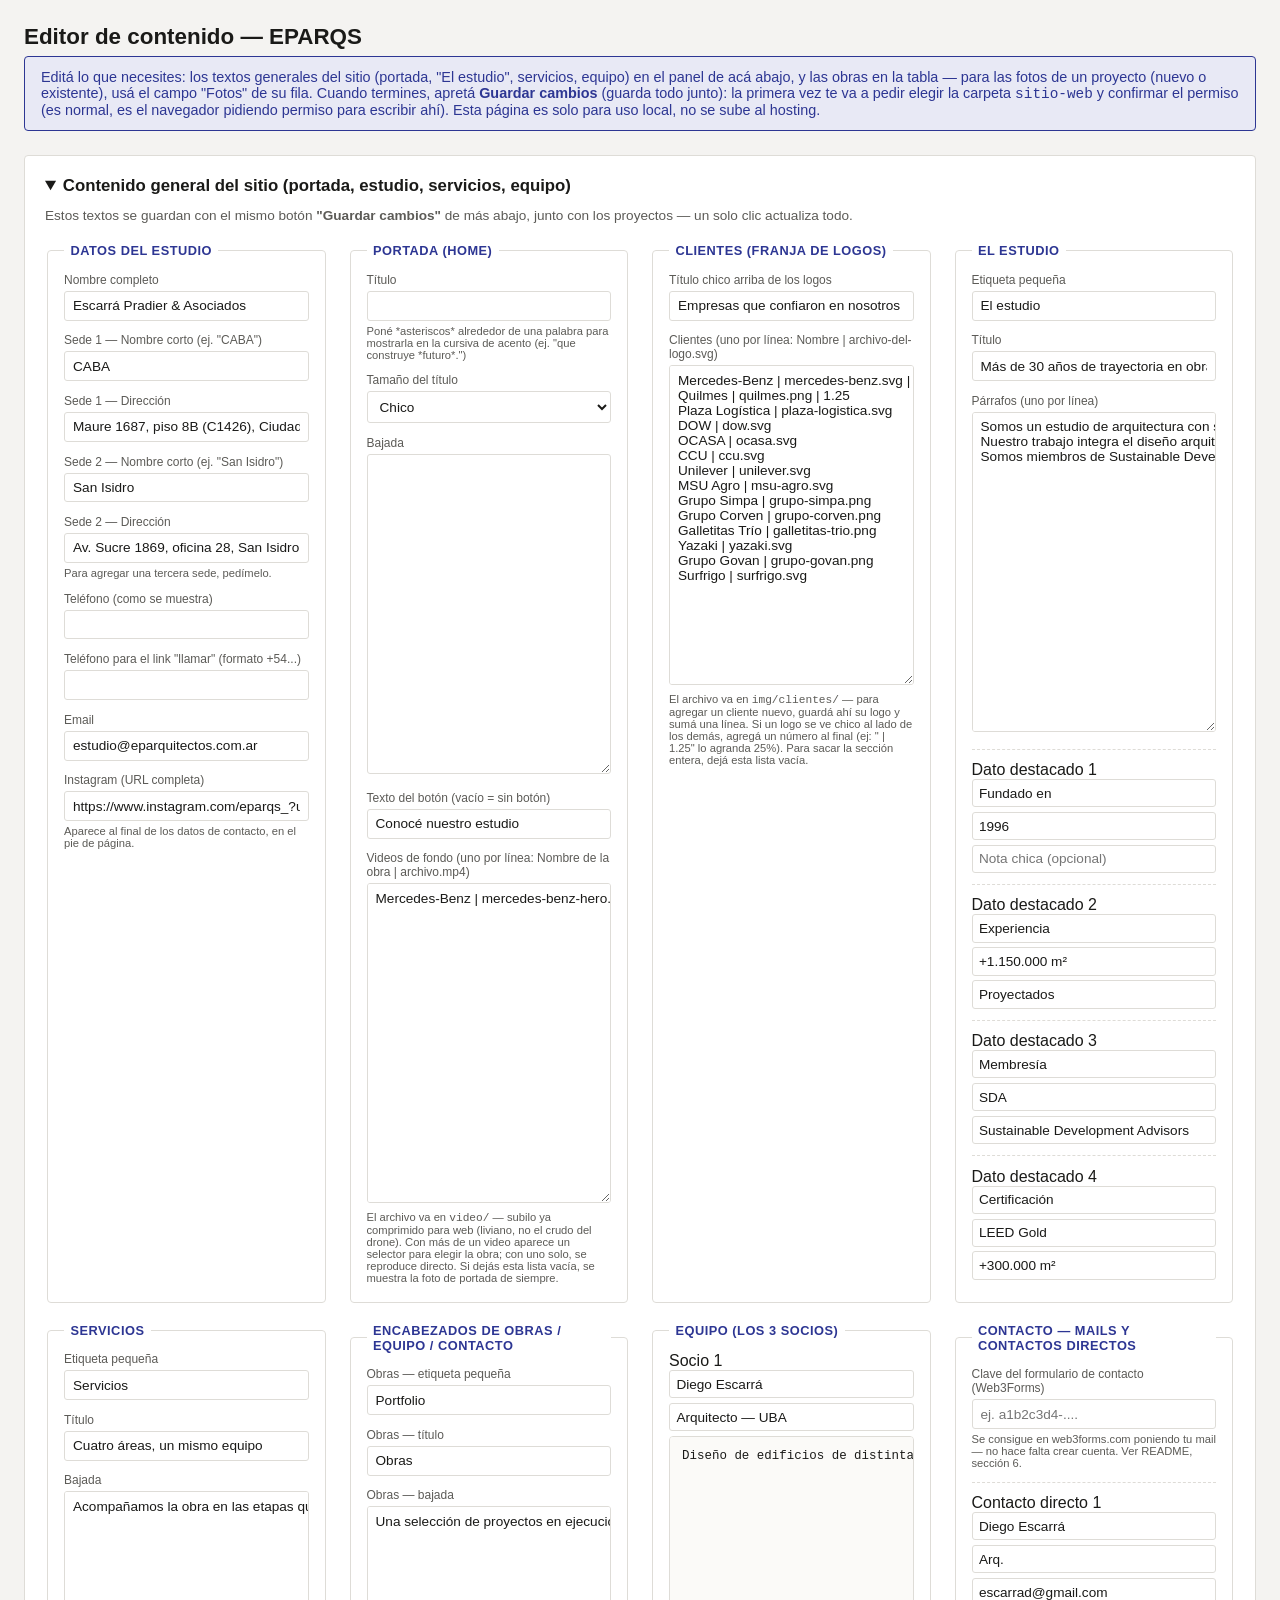
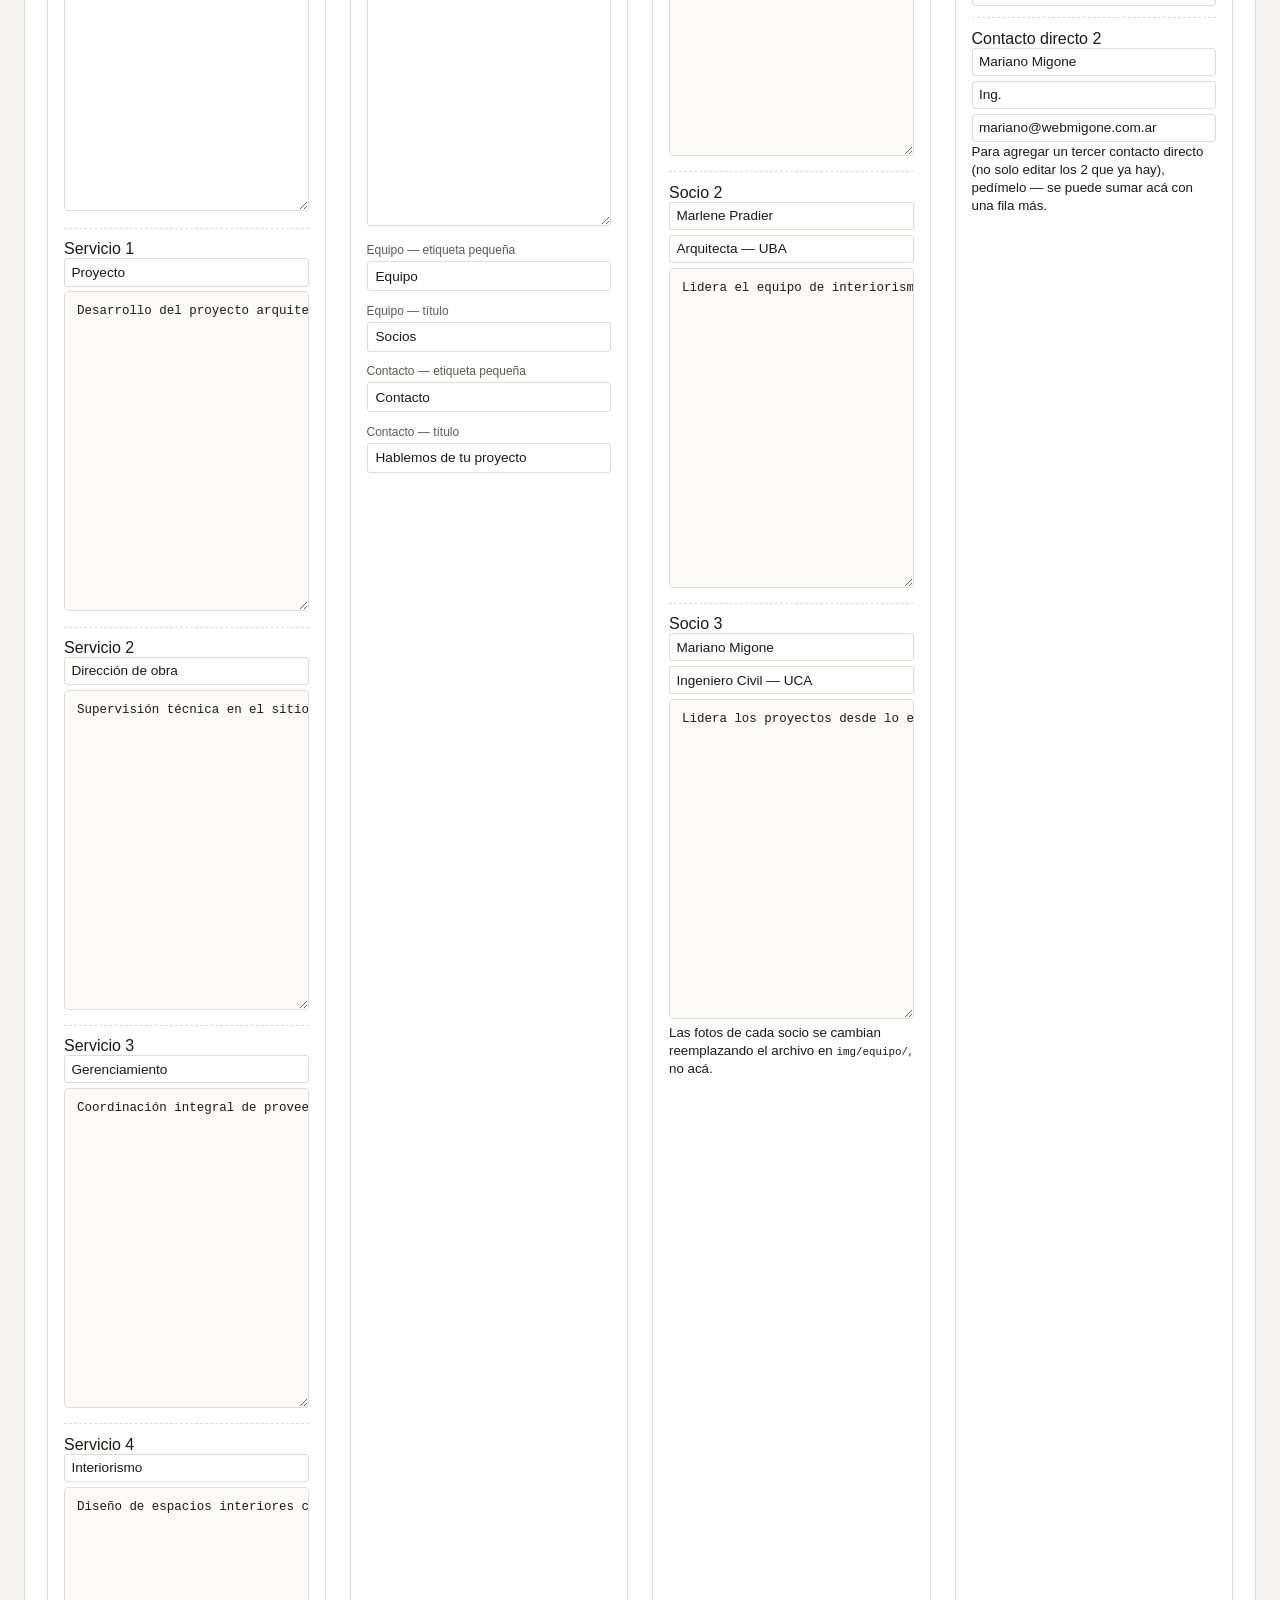
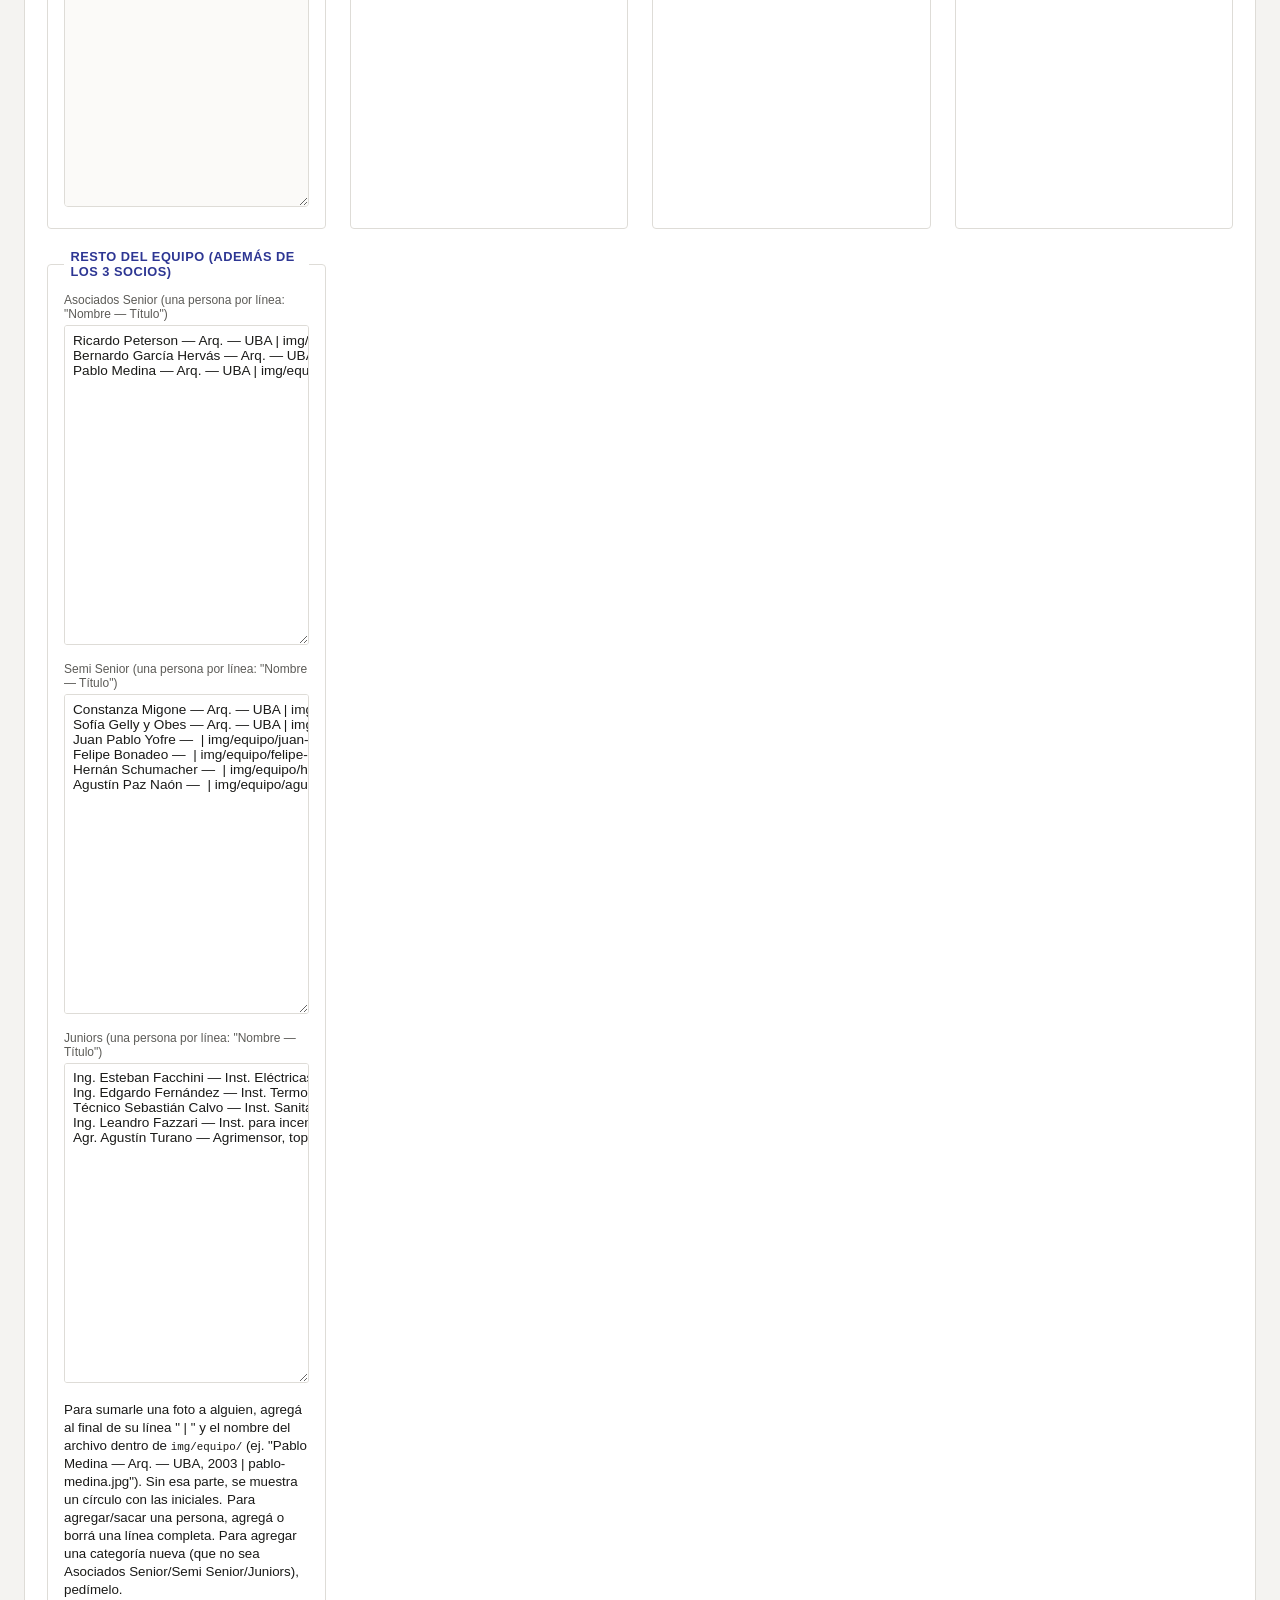
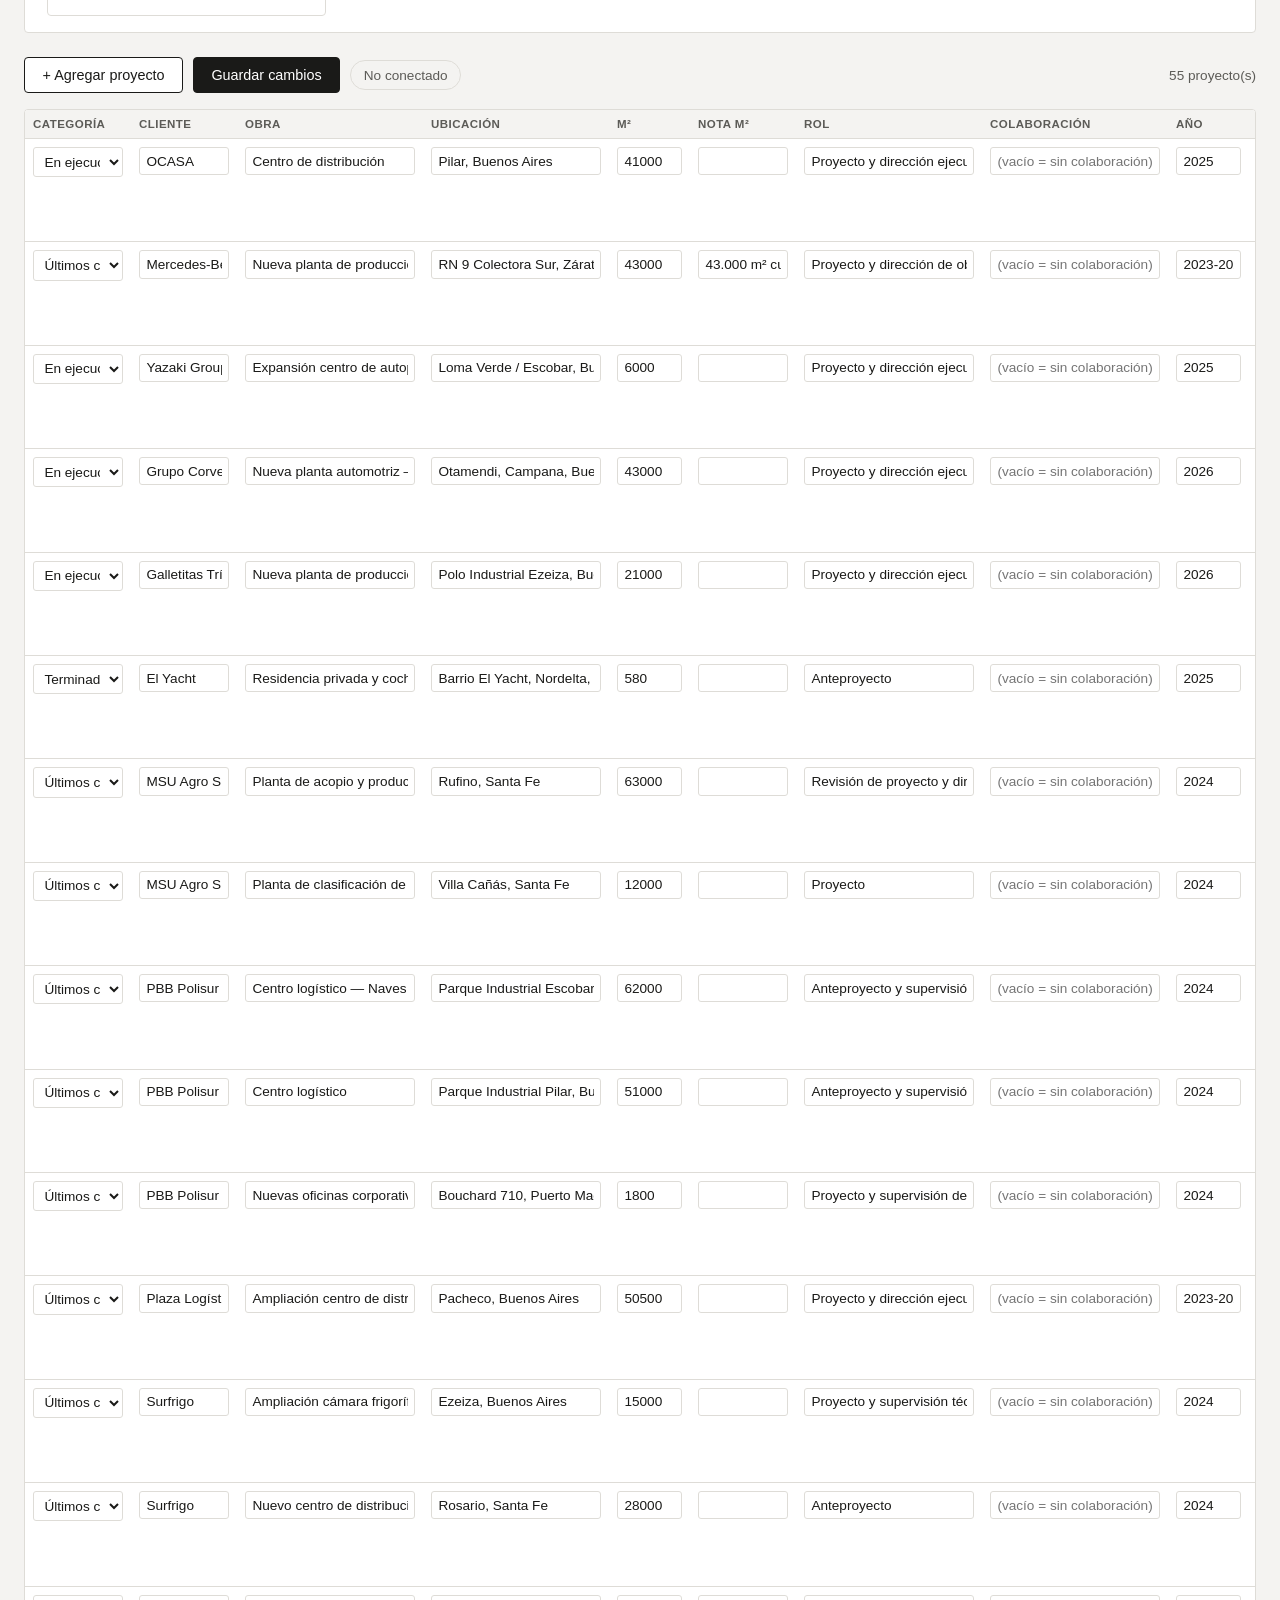
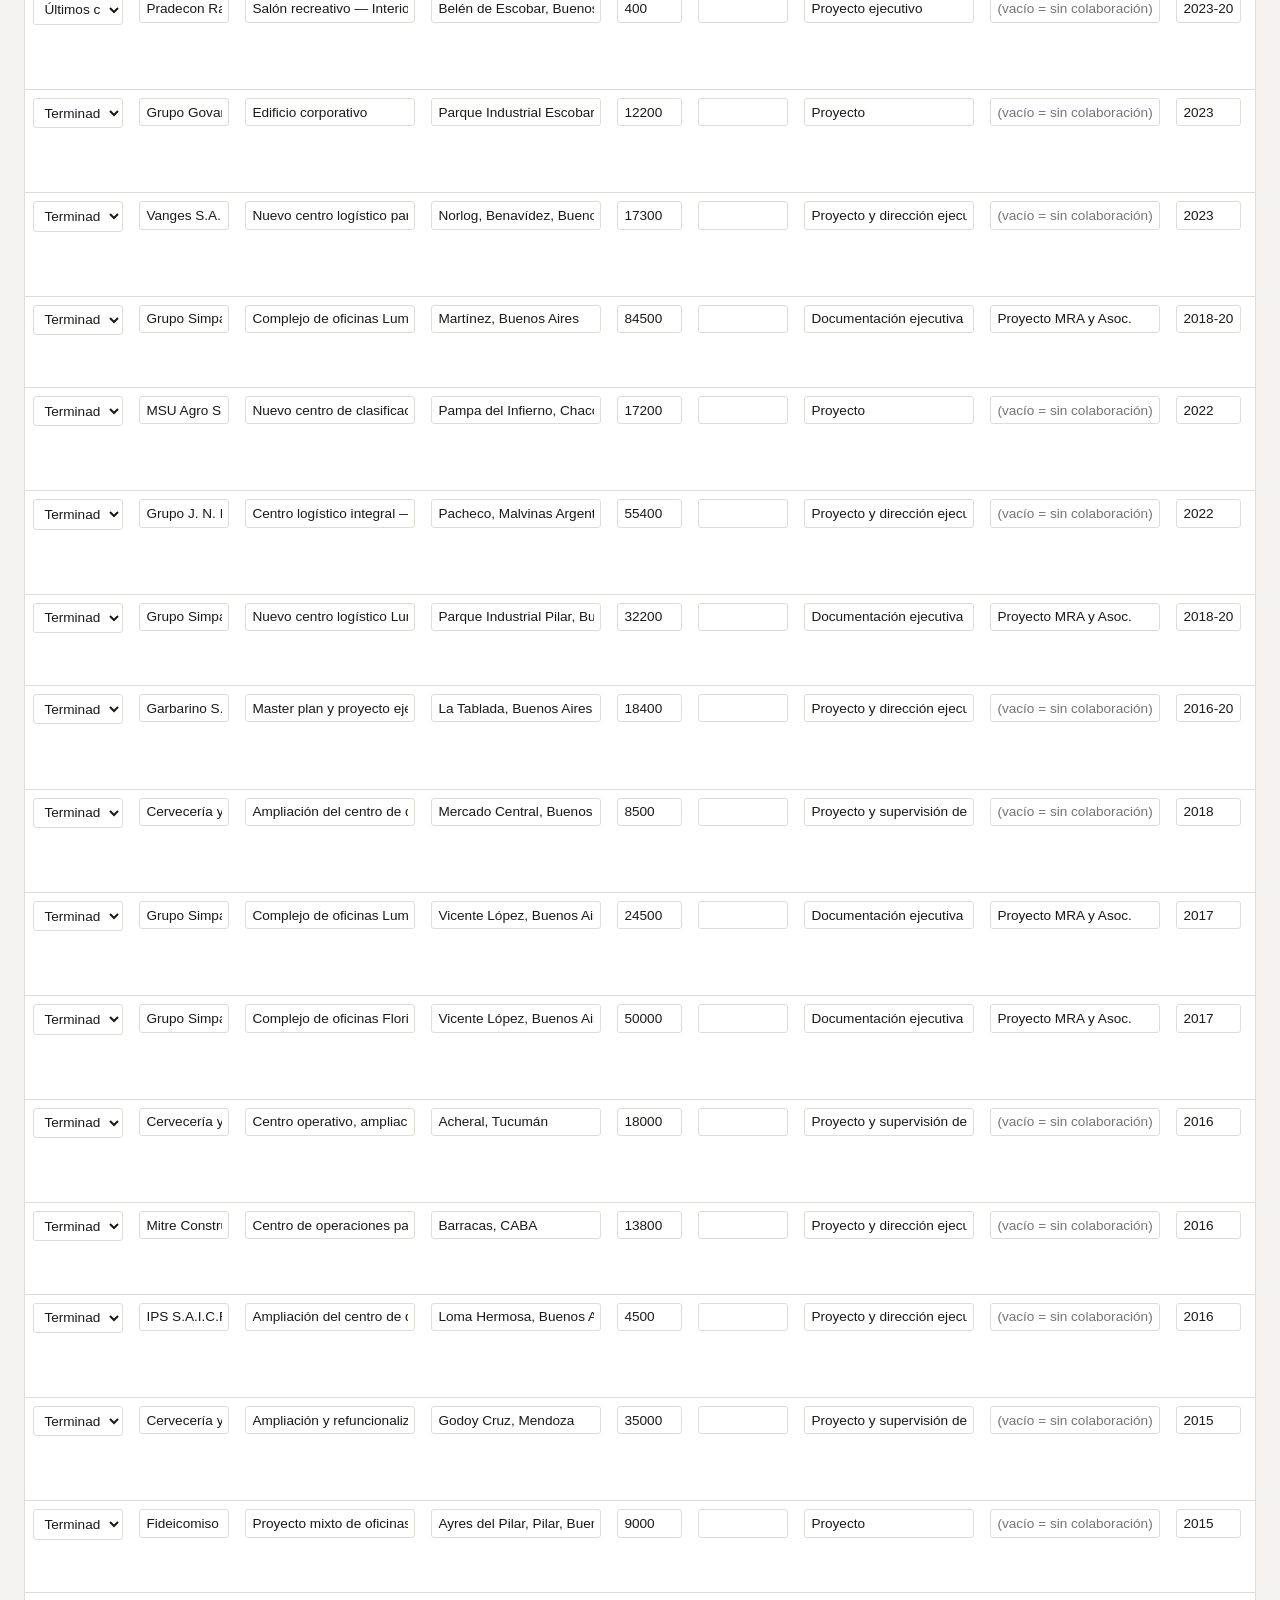
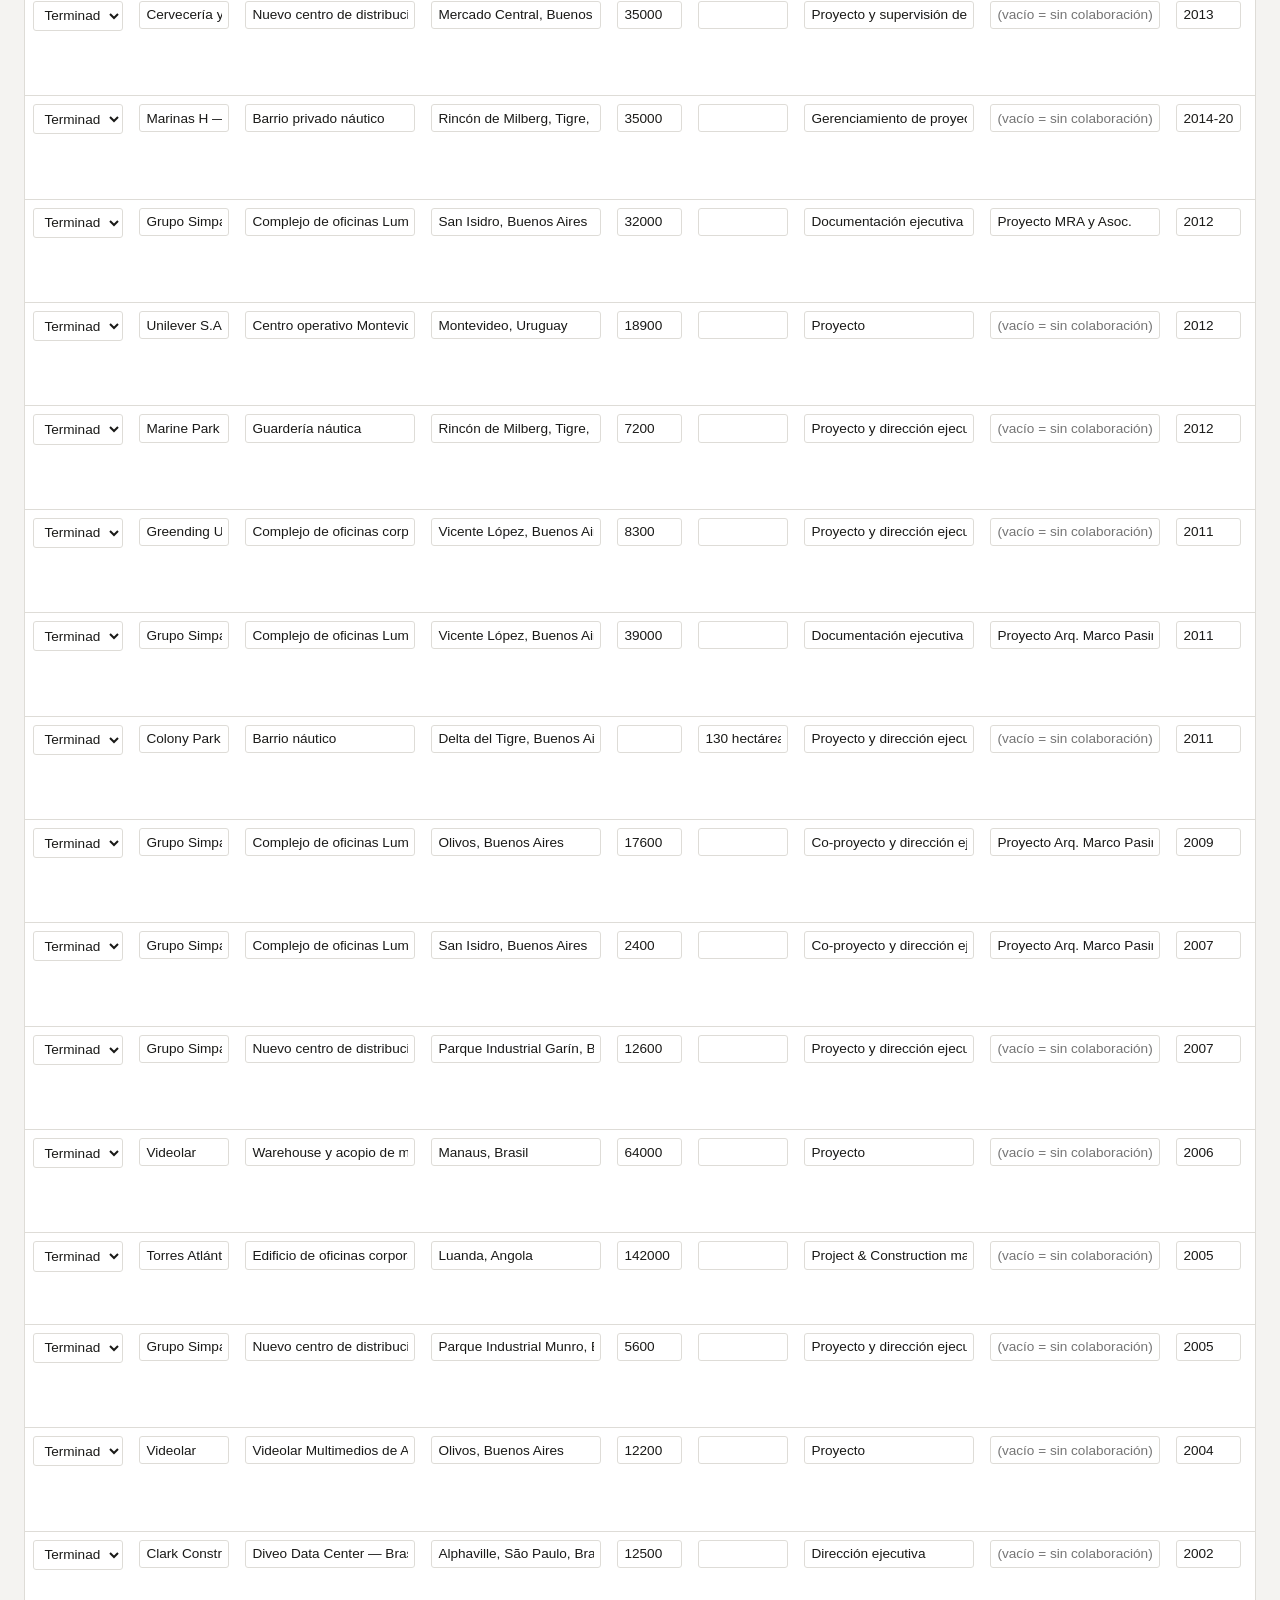
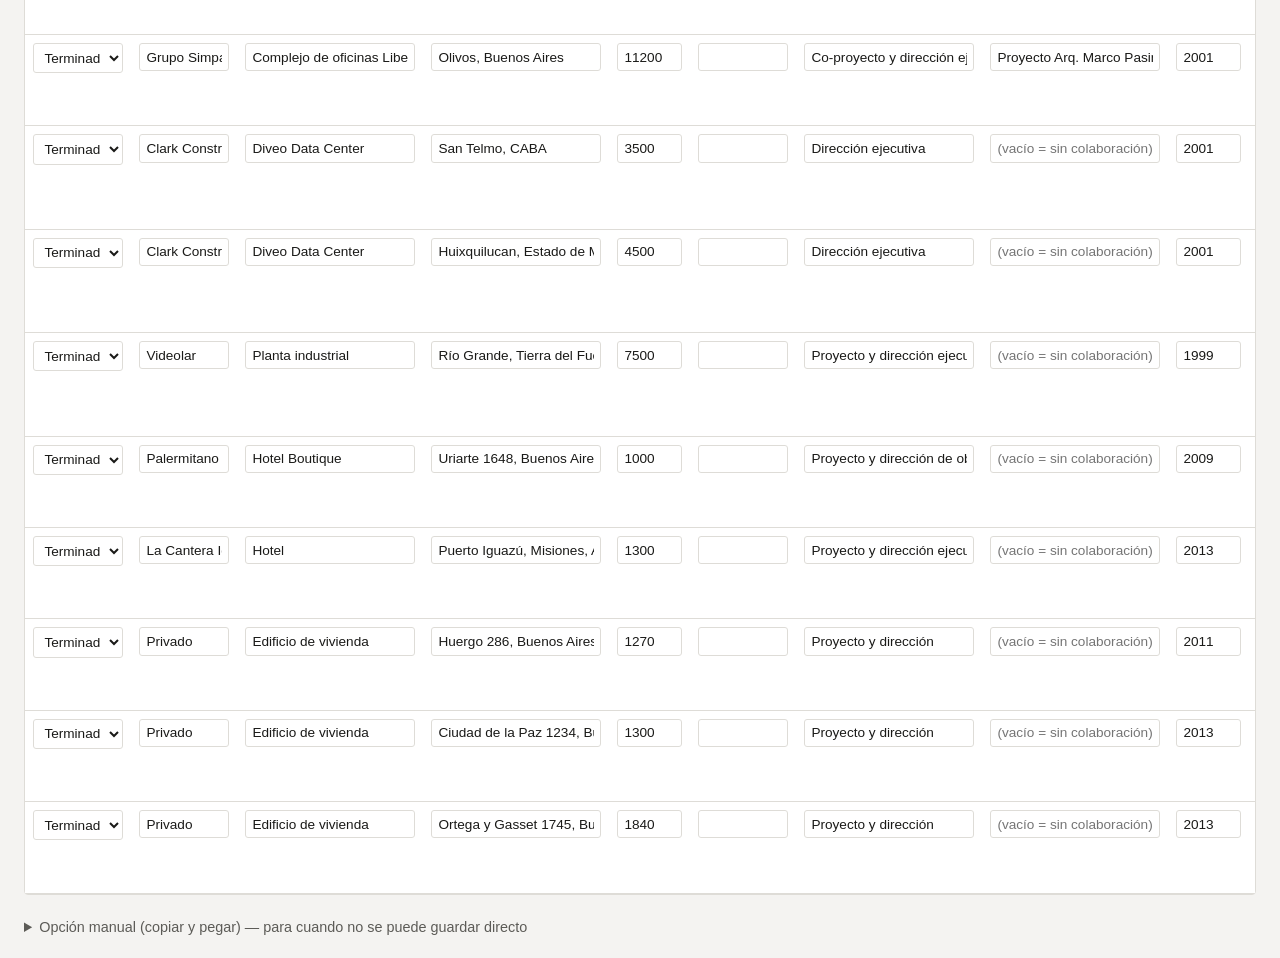
==== commit 6d12d802: "Agrega carrusel de video de fondo en la portada Reemplaza la foto estática del hero por un <video> e" ====
--- a/herramientas/editor.html
+++ b/herramientas/editor.html
@@ -333,6 +333,15 @@
           <div class="campo-form">
             <label>Texto del botón (vacío = sin botón)</label>
             <input type="text" data-c="contenido.hero.cta" />
+          </div>
+          <div class="campo-form">
+            <label>Videos de fondo (uno por línea: Nombre de la obra | archivo.mp4)</label>
+            <textarea data-c="contenido.hero.videos" data-tipo="videosHero" style="min-height:6rem"></textarea>
+            <small
+              >El archivo va en <code>video/</code> — subilo ya comprimido para web (liviano, no el crudo del drone). Con más de un video aparece un
+              selector para elegir la obra; con uno solo, se reproduce directo. Si dejás esta lista vacía, se muestra la foto de portada de
+              siempre.</small
+            >
           </div>
         </fieldset>
 
@@ -639,6 +648,9 @@
                 .map((c) => `${c.nombre || ""} | ${(c.logo || "").replace(/^img\/clientes\//, "")}${c.escala ? " | " + c.escala : ""}`)
                 .join("\n")
             : "";
+        } else if (el.dataset.tipo === "videosHero") {
+          // Arreglo de {nombre, archivo} <-> una línea "Nombre | archivo.mp4" por video.
+          el.value = Array.isArray(valor) ? valor.map((v) => `${v.nombre || ""} | ${(v.archivo || "").replace(/^video\//, "")}`).join("\n") : "";
         } else {
           el.value = valor === null || valor === undefined ? "" : valor;
         }
@@ -689,6 +701,19 @@
               return cliente;
             });
           asignarPorRuta(contenidoEditable, el.dataset.c, clientes);
+        } else if (el.dataset.tipo === "videosHero") {
+          const videos = el.value
+            .split("\n")
+            .map((l) => l.trim())
+            .filter((l) => l.length > 0)
+            .map((linea) => {
+              const [nombre, archivo] = linea.split("|");
+              return {
+                nombre: (nombre || "").trim(),
+                archivo: "video/" + (archivo || "").trim().replace(/^video\//, ""),
+              };
+            });
+          asignarPorRuta(contenidoEditable, el.dataset.c, videos);
         } else {
           asignarPorRuta(contenidoEditable, el.dataset.c, el.value.trim());
         }
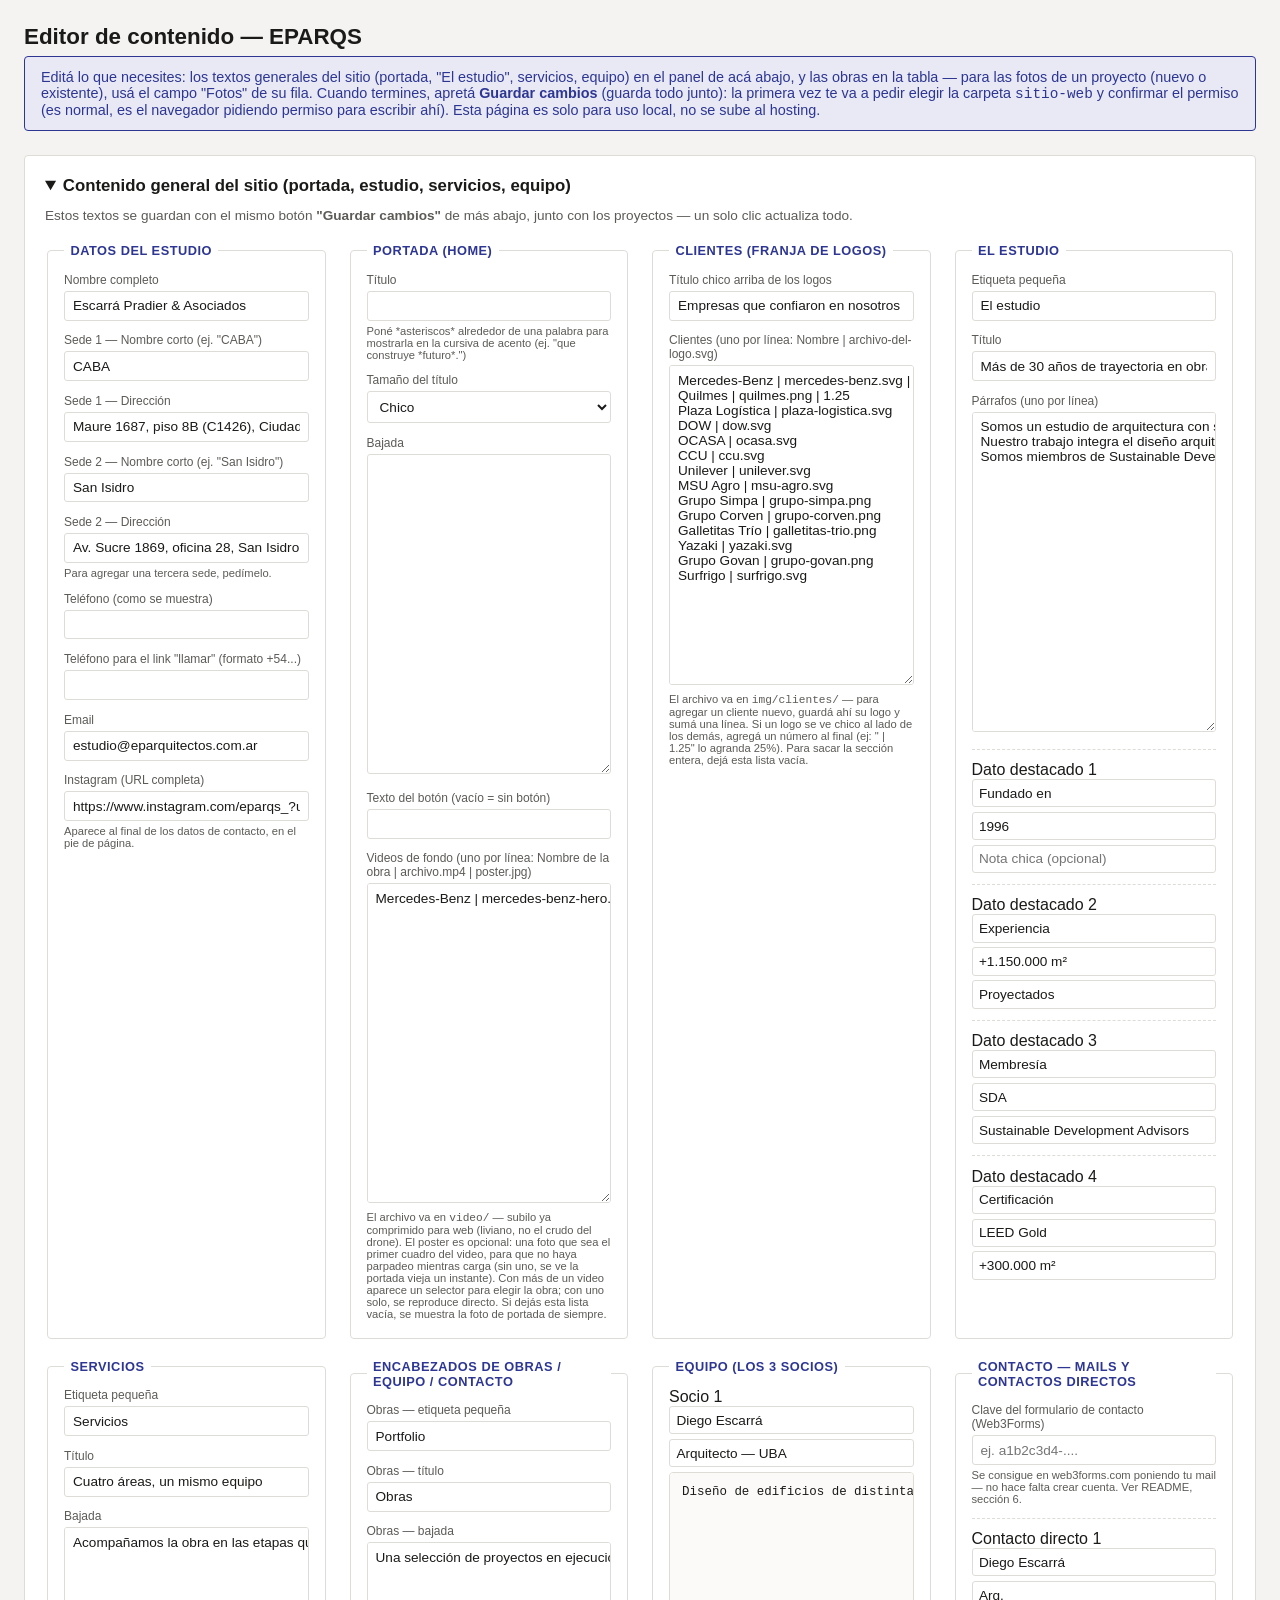
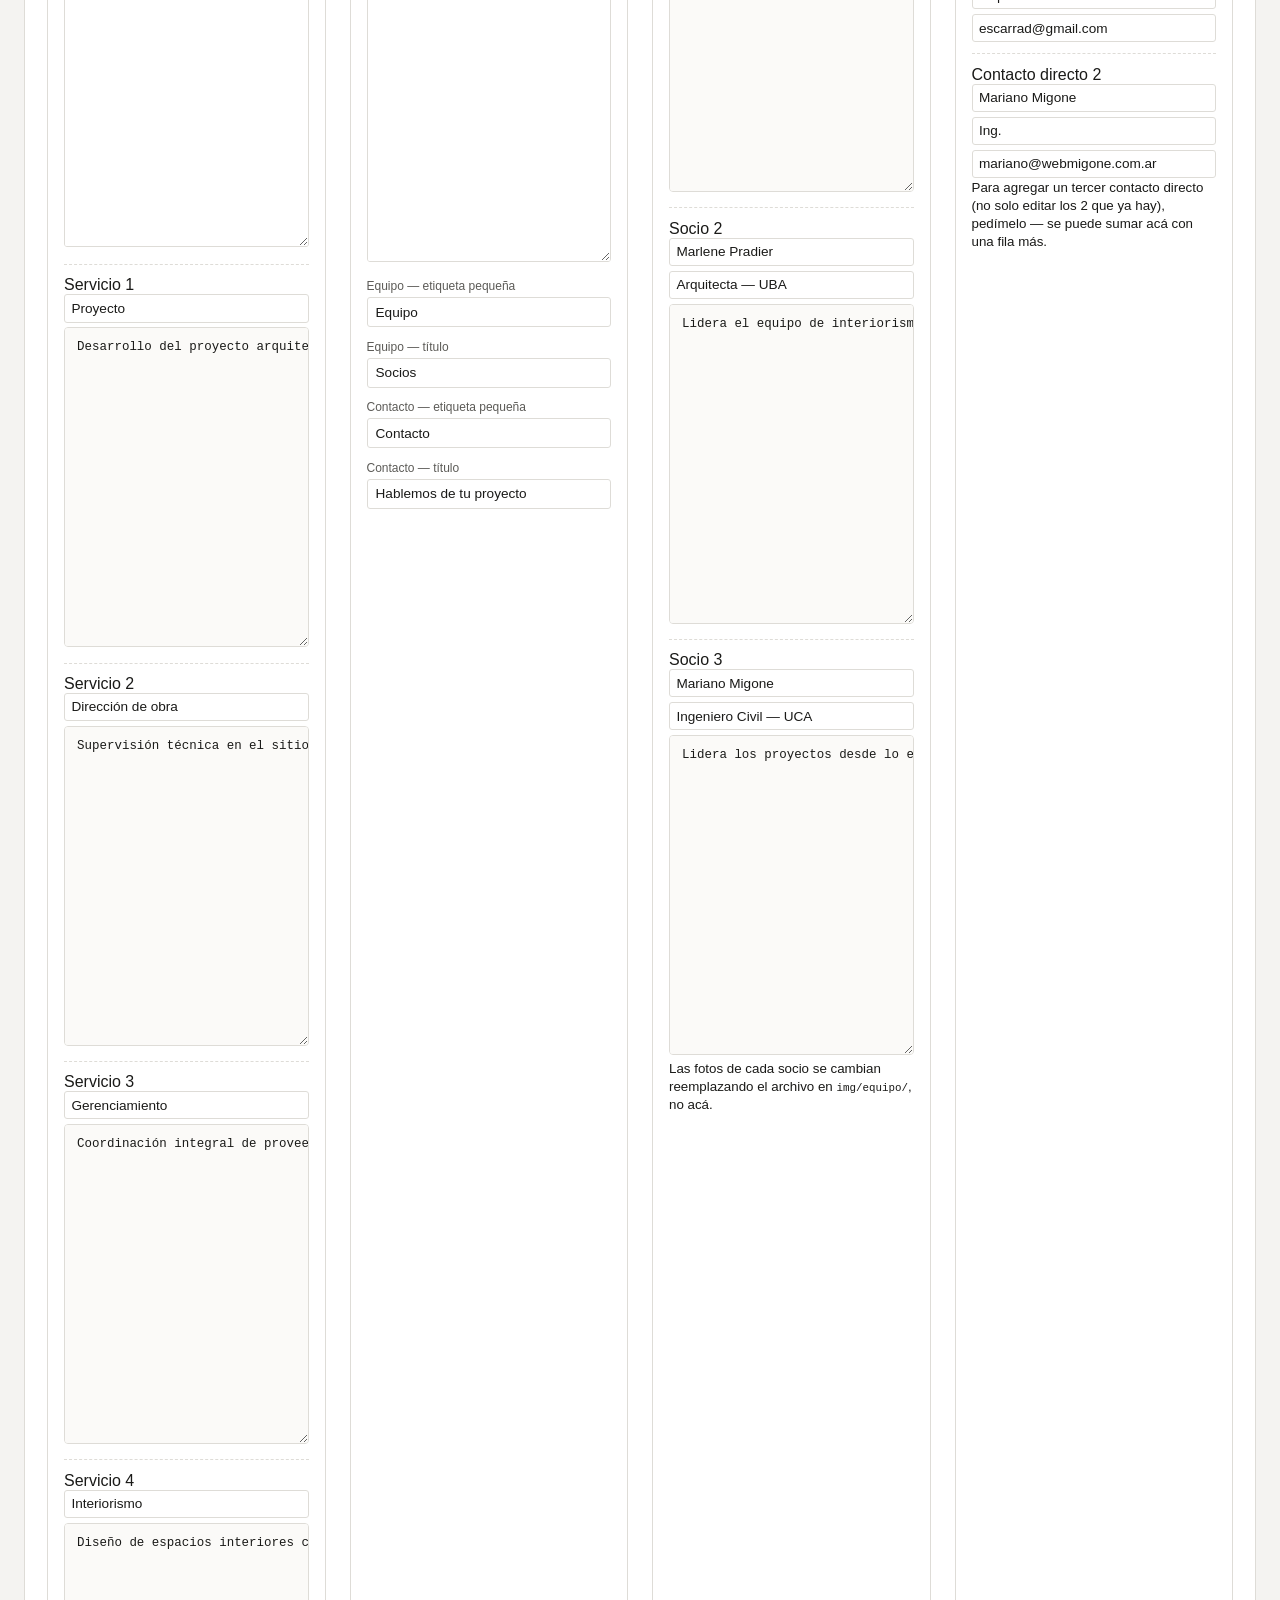
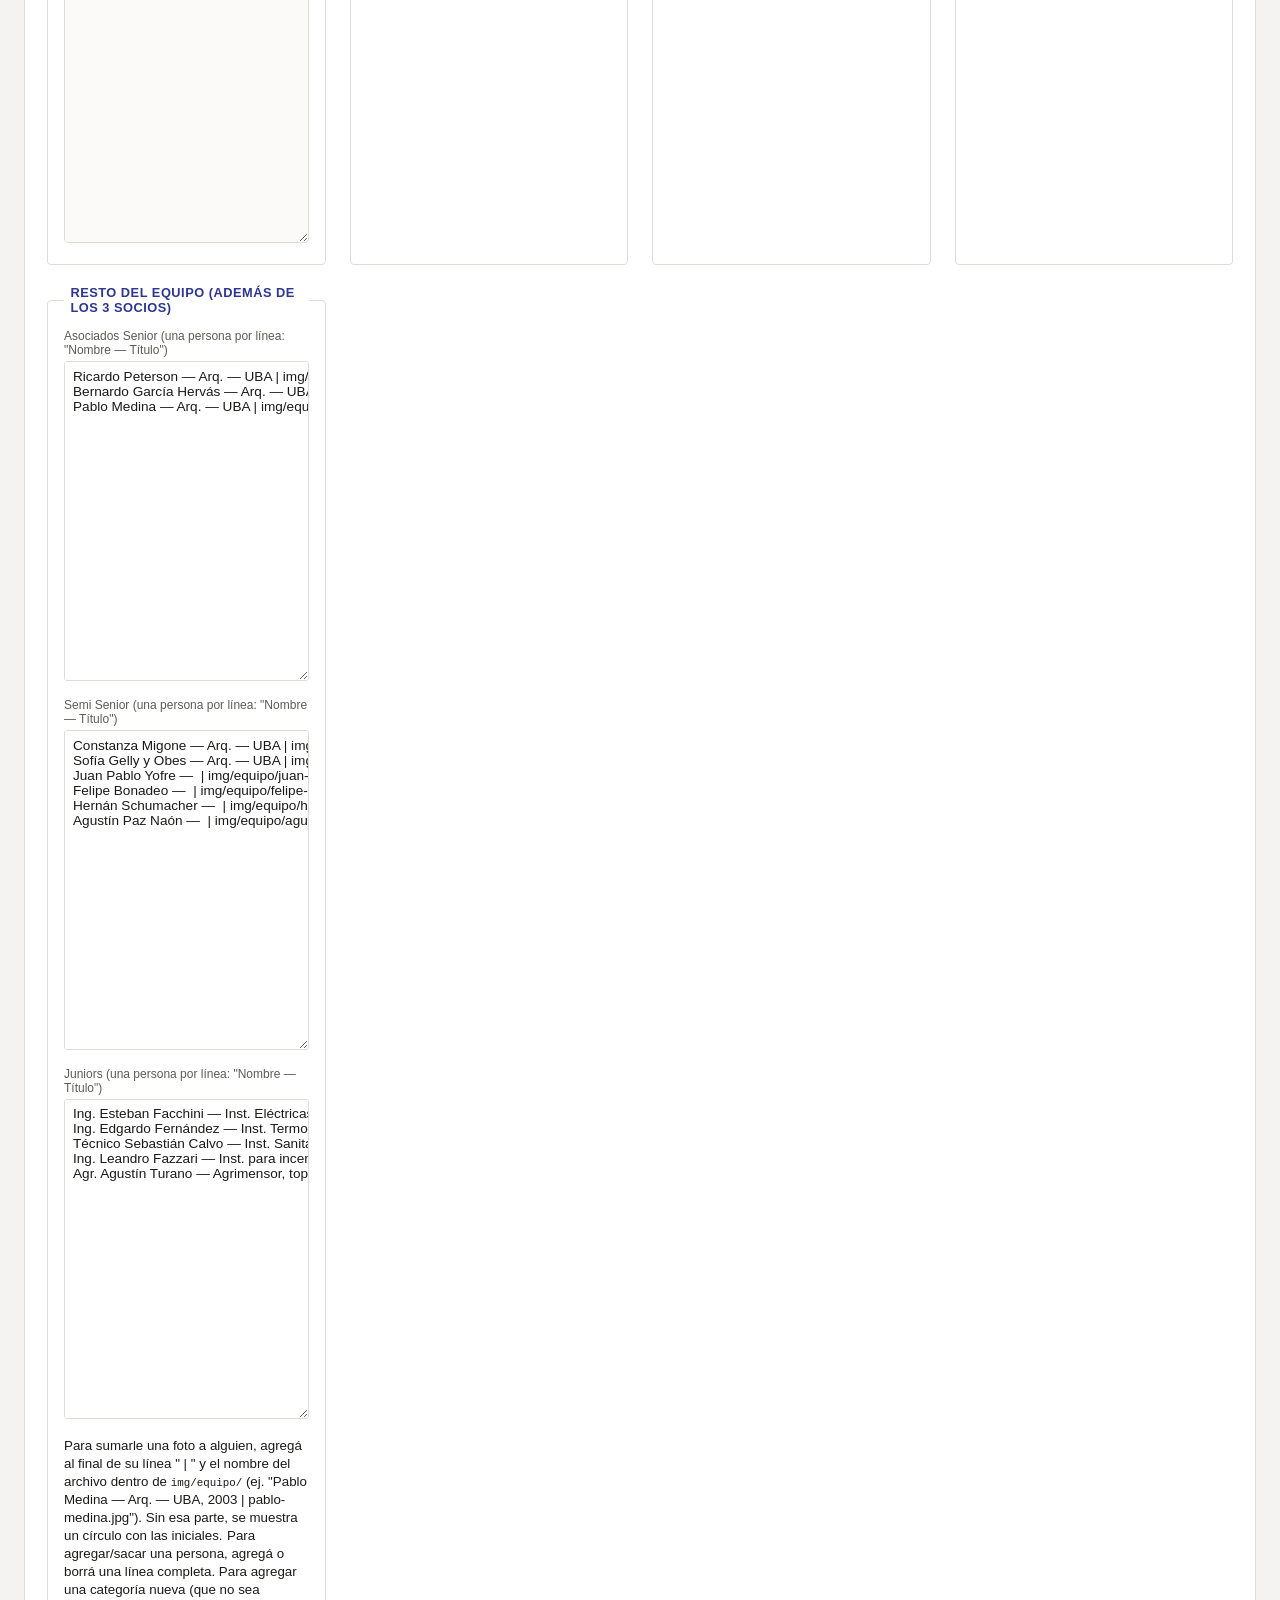
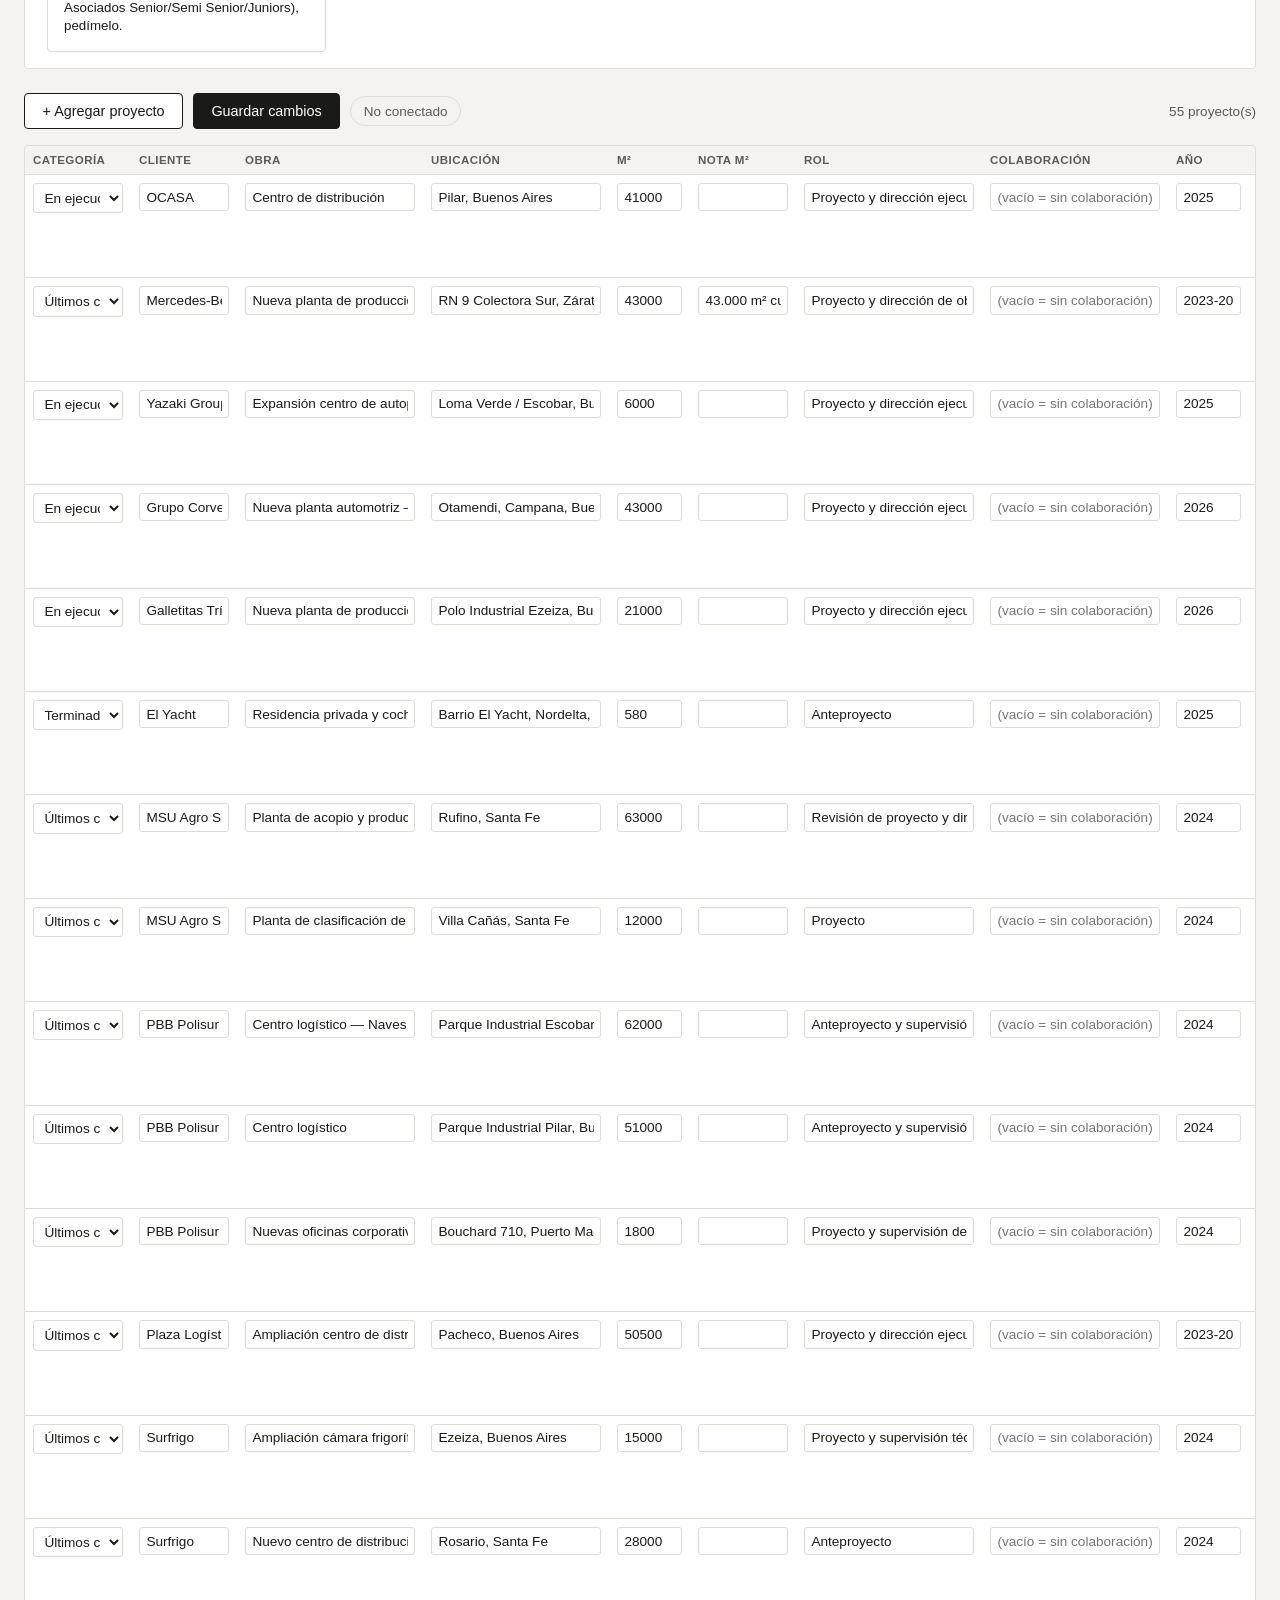
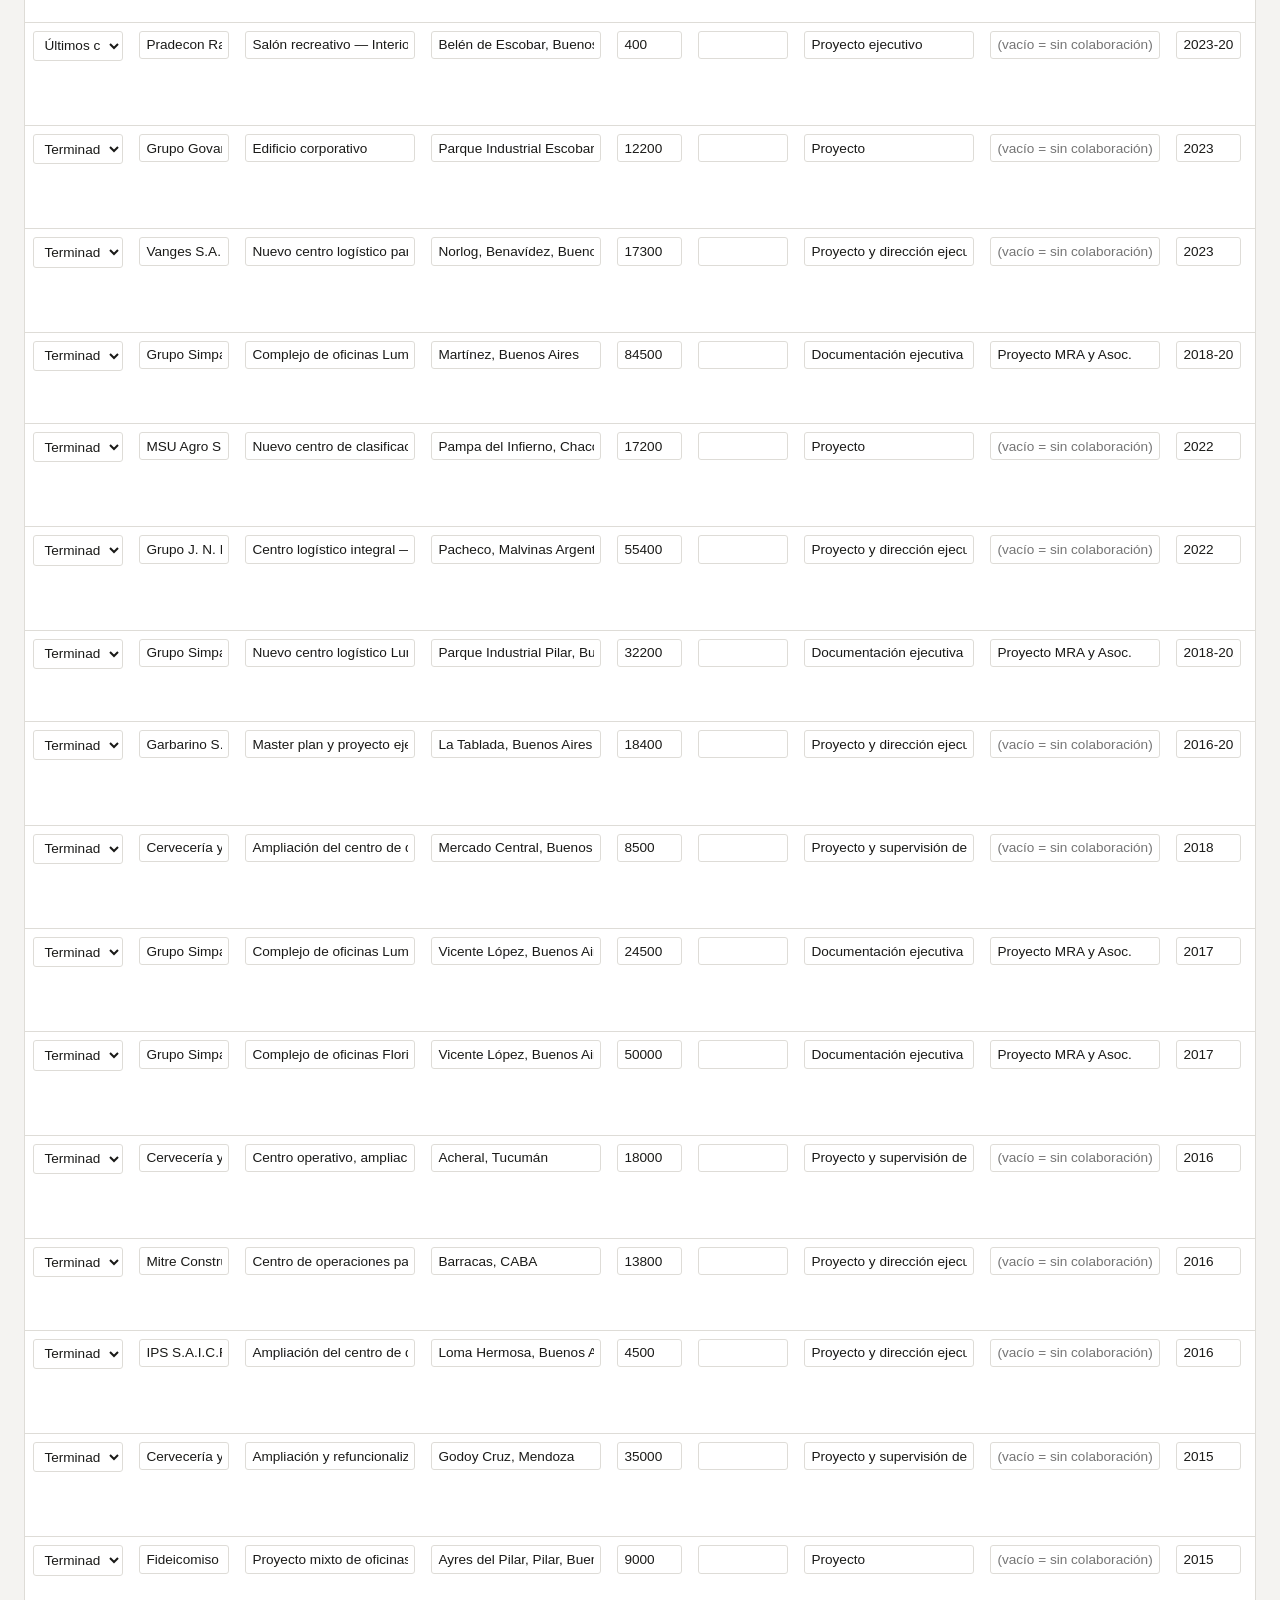
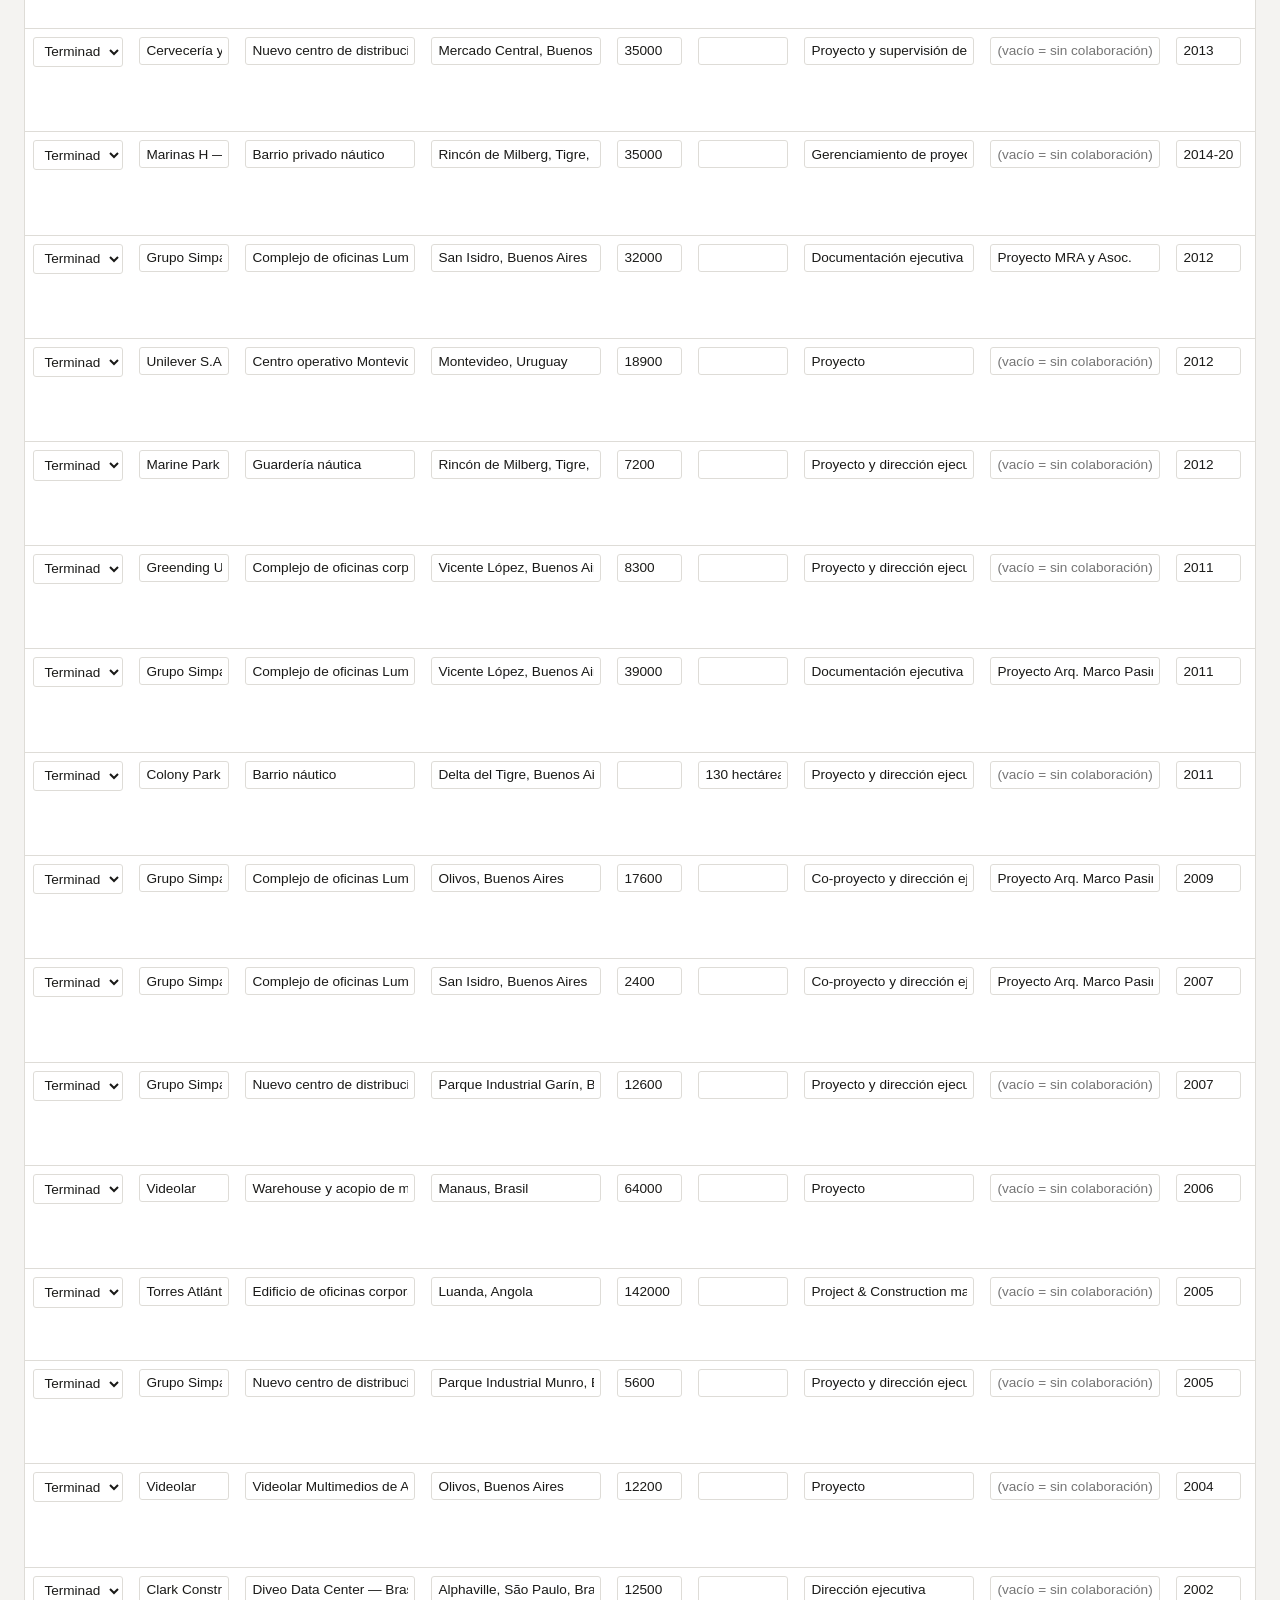
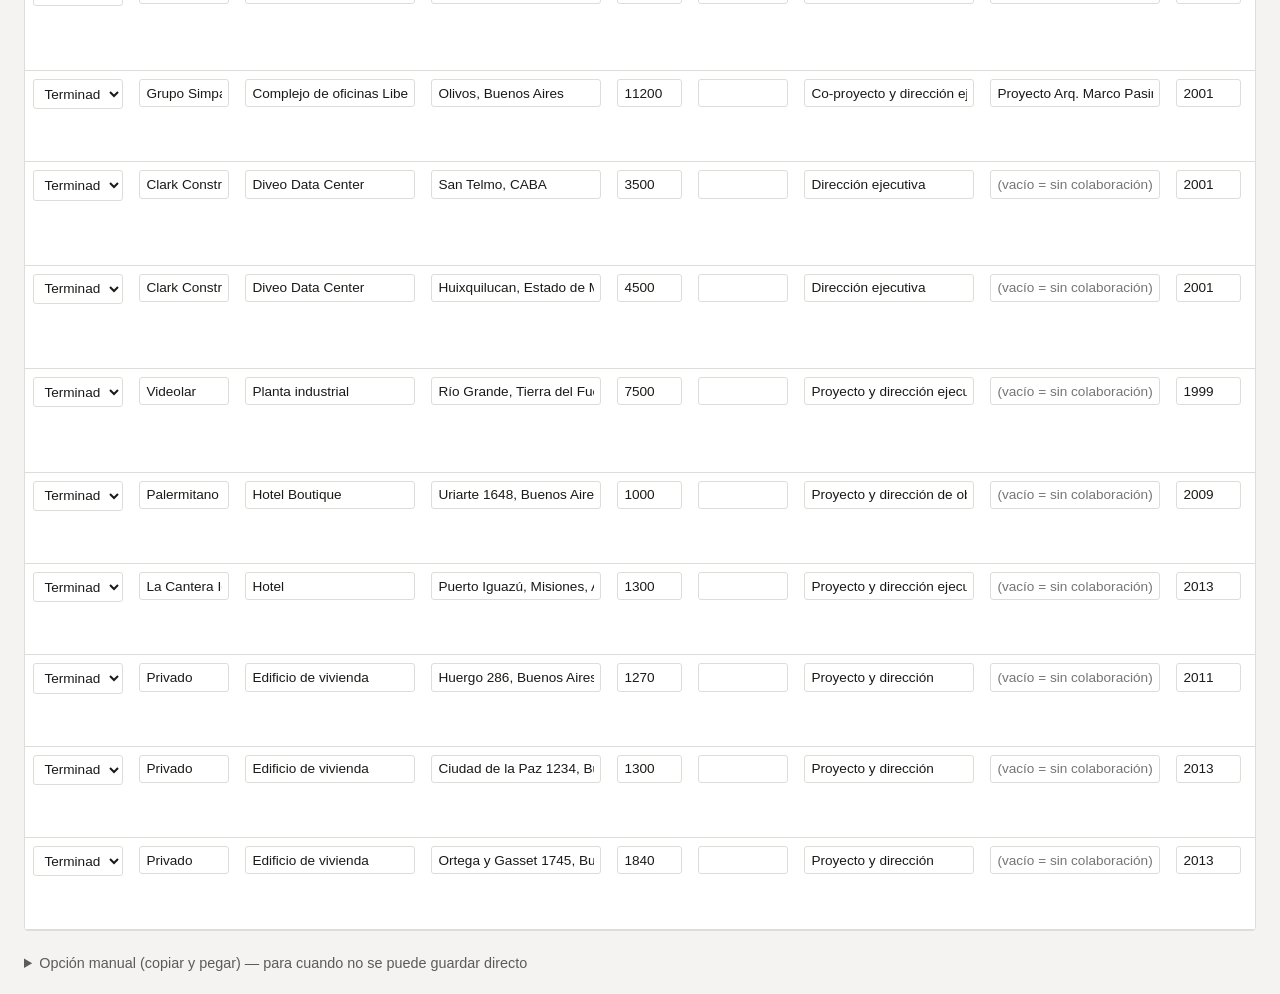
==== commit 50ed0132: "Limpia el diseño del hero y agrega poster al video de fondo Saca el botón "Conocé nuestro estudio" y" ====
--- a/herramientas/editor.html
+++ b/herramientas/editor.html
@@ -335,11 +335,13 @@
             <input type="text" data-c="contenido.hero.cta" />
           </div>
           <div class="campo-form">
-            <label>Videos de fondo (uno por línea: Nombre de la obra | archivo.mp4)</label>
+            <label>Videos de fondo (uno por línea: Nombre de la obra | archivo.mp4 | poster.jpg)</label>
             <textarea data-c="contenido.hero.videos" data-tipo="videosHero" style="min-height:6rem"></textarea>
             <small
-              >El archivo va en <code>video/</code> — subilo ya comprimido para web (liviano, no el crudo del drone). Con más de un video aparece un
-              selector para elegir la obra; con uno solo, se reproduce directo. Si dejás esta lista vacía, se muestra la foto de portada de
+              >El archivo va en <code>video/</code> — subilo ya comprimido para web (liviano, no el crudo del drone). El poster es opcional: una foto
+              que sea el primer cuadro del video, para que no haya parpadeo mientras carga (sin uno, se ve la portada vieja un instante). Con más de
+              un video aparece un selector para elegir la obra; con uno solo, se reproduce directo. Si dejás esta lista vacía, se muestra la foto de
+              portada de
               siempre.</small
             >
           </div>
@@ -649,8 +651,13 @@
                 .join("\n")
             : "";
         } else if (el.dataset.tipo === "videosHero") {
-          // Arreglo de {nombre, archivo} <-> una línea "Nombre | archivo.mp4" por video.
-          el.value = Array.isArray(valor) ? valor.map((v) => `${v.nombre || ""} | ${(v.archivo || "").replace(/^video\//, "")}`).join("\n") : "";
+          // Arreglo de {nombre, archivo, poster} <-> una línea "Nombre | archivo.mp4"
+          // por video, con "| poster.jpg" opcional al final si tiene poster.
+          el.value = Array.isArray(valor)
+            ? valor
+                .map((v) => `${v.nombre || ""} | ${(v.archivo || "").replace(/^video\//, "")}${v.poster ? " | " + v.poster.replace(/^video\//, "") : ""}`)
+                .join("\n")
+            : "";
         } else {
           el.value = valor === null || valor === undefined ? "" : valor;
         }
@@ -707,11 +714,13 @@
             .map((l) => l.trim())
             .filter((l) => l.length > 0)
             .map((linea) => {
-              const [nombre, archivo] = linea.split("|");
-              return {
+              const [nombre, archivo, poster] = linea.split("|");
+              const video = {
                 nombre: (nombre || "").trim(),
                 archivo: "video/" + (archivo || "").trim().replace(/^video\//, ""),
               };
+              if (poster && poster.trim()) video.poster = "video/" + poster.trim().replace(/^video\//, "");
+              return video;
             });
           asignarPorRuta(contenidoEditable, el.dataset.c, videos);
         } else {
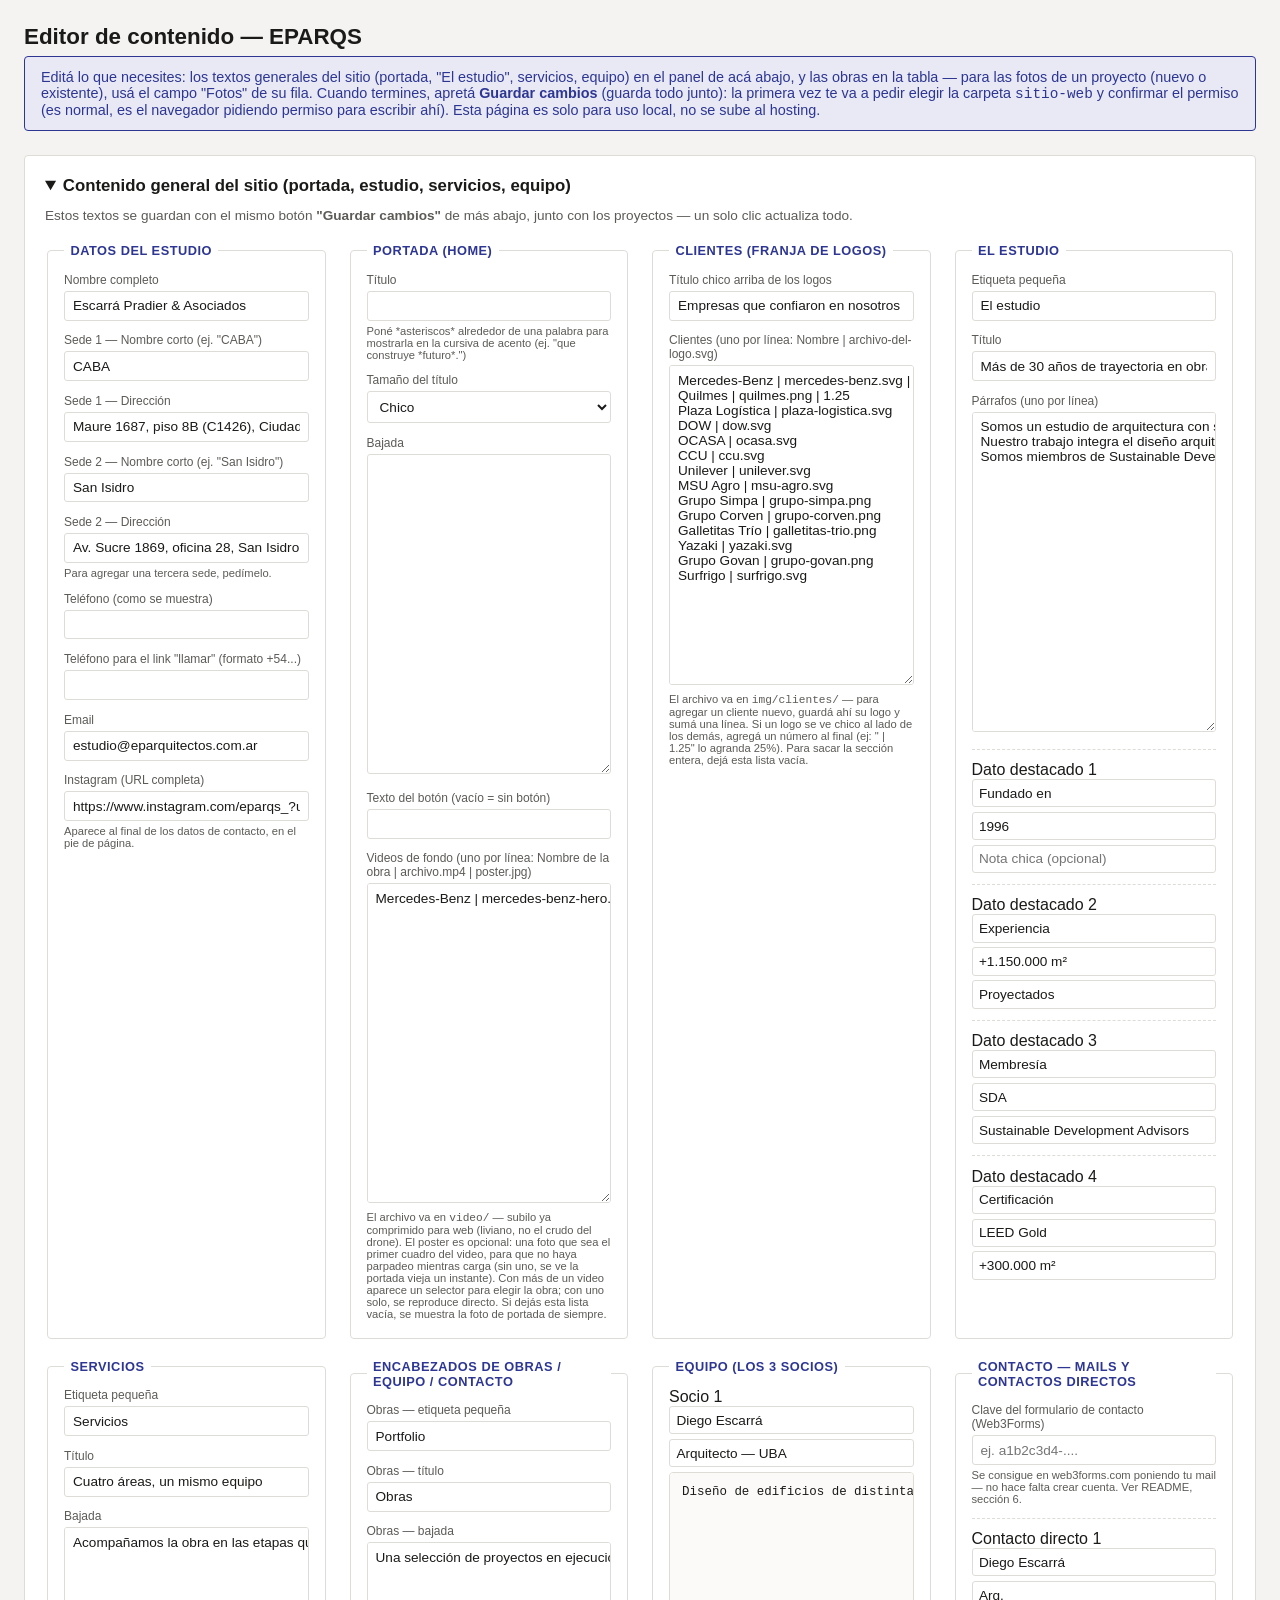
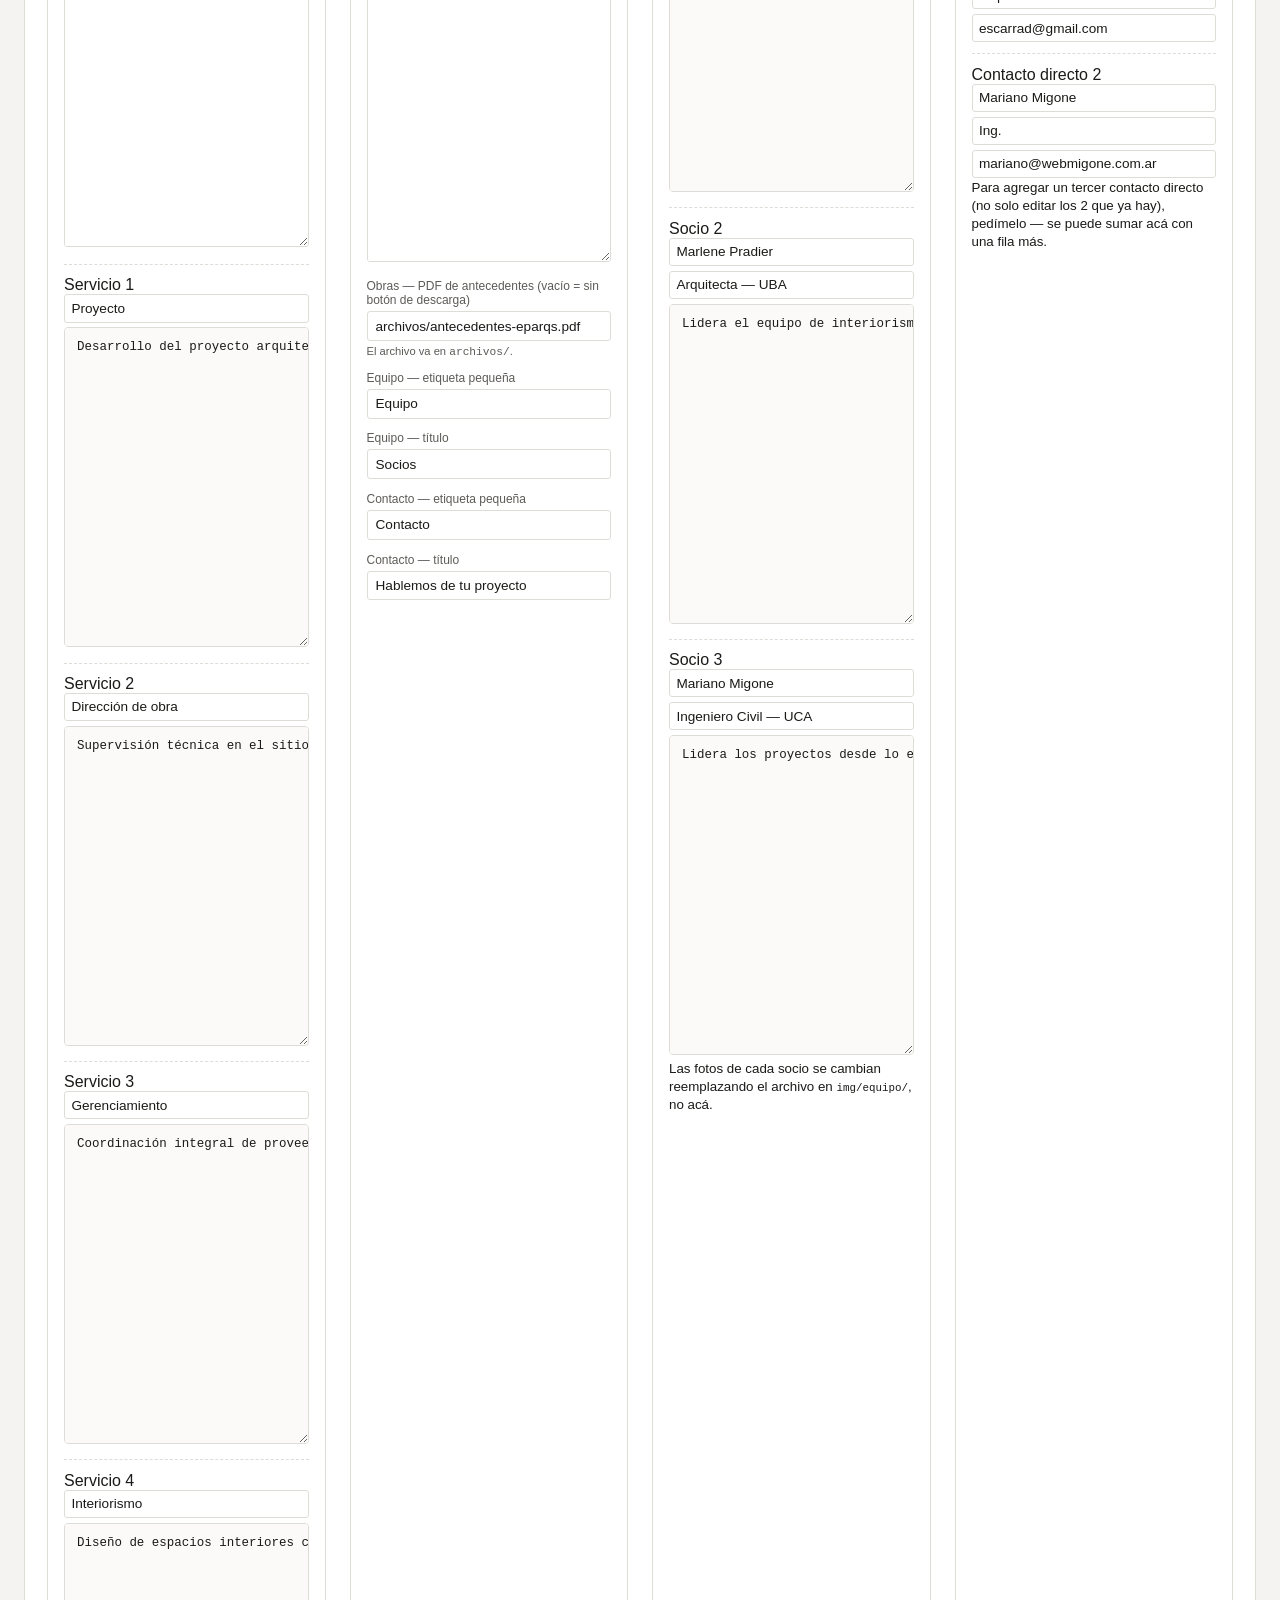
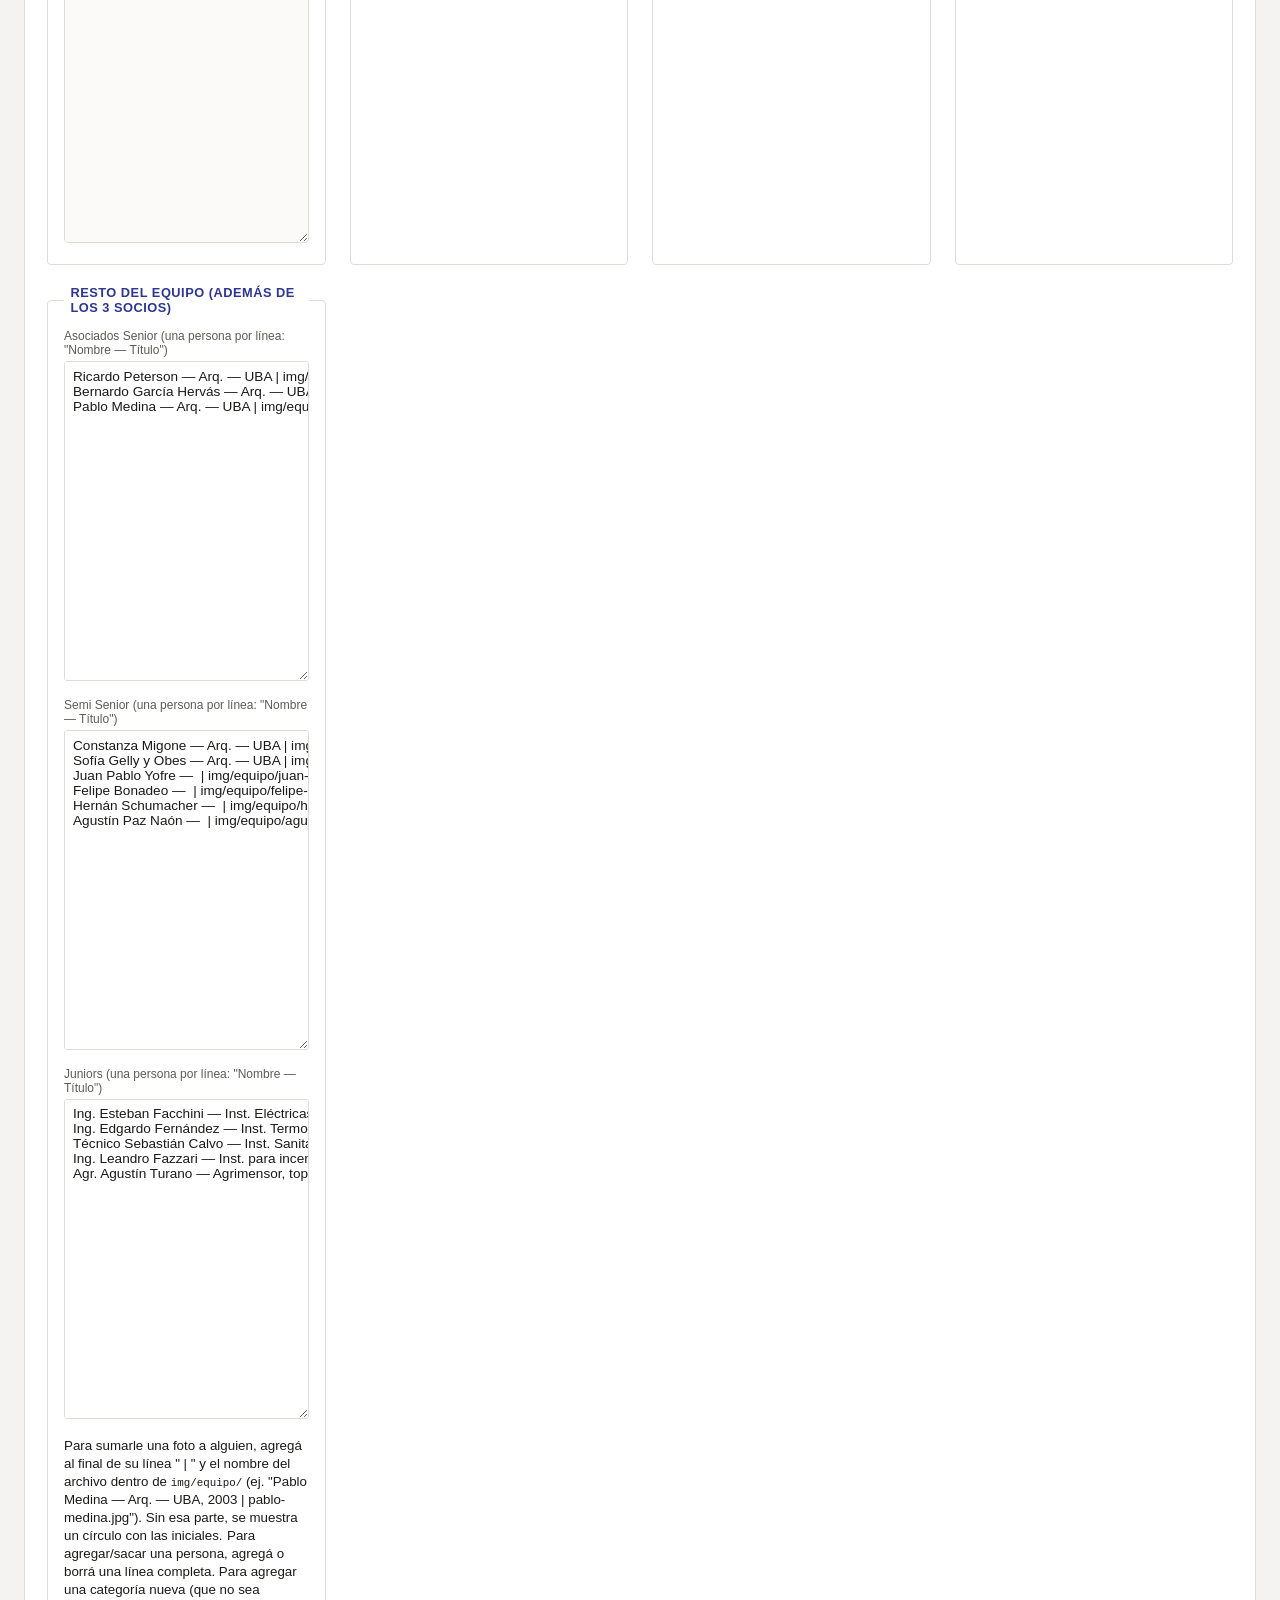
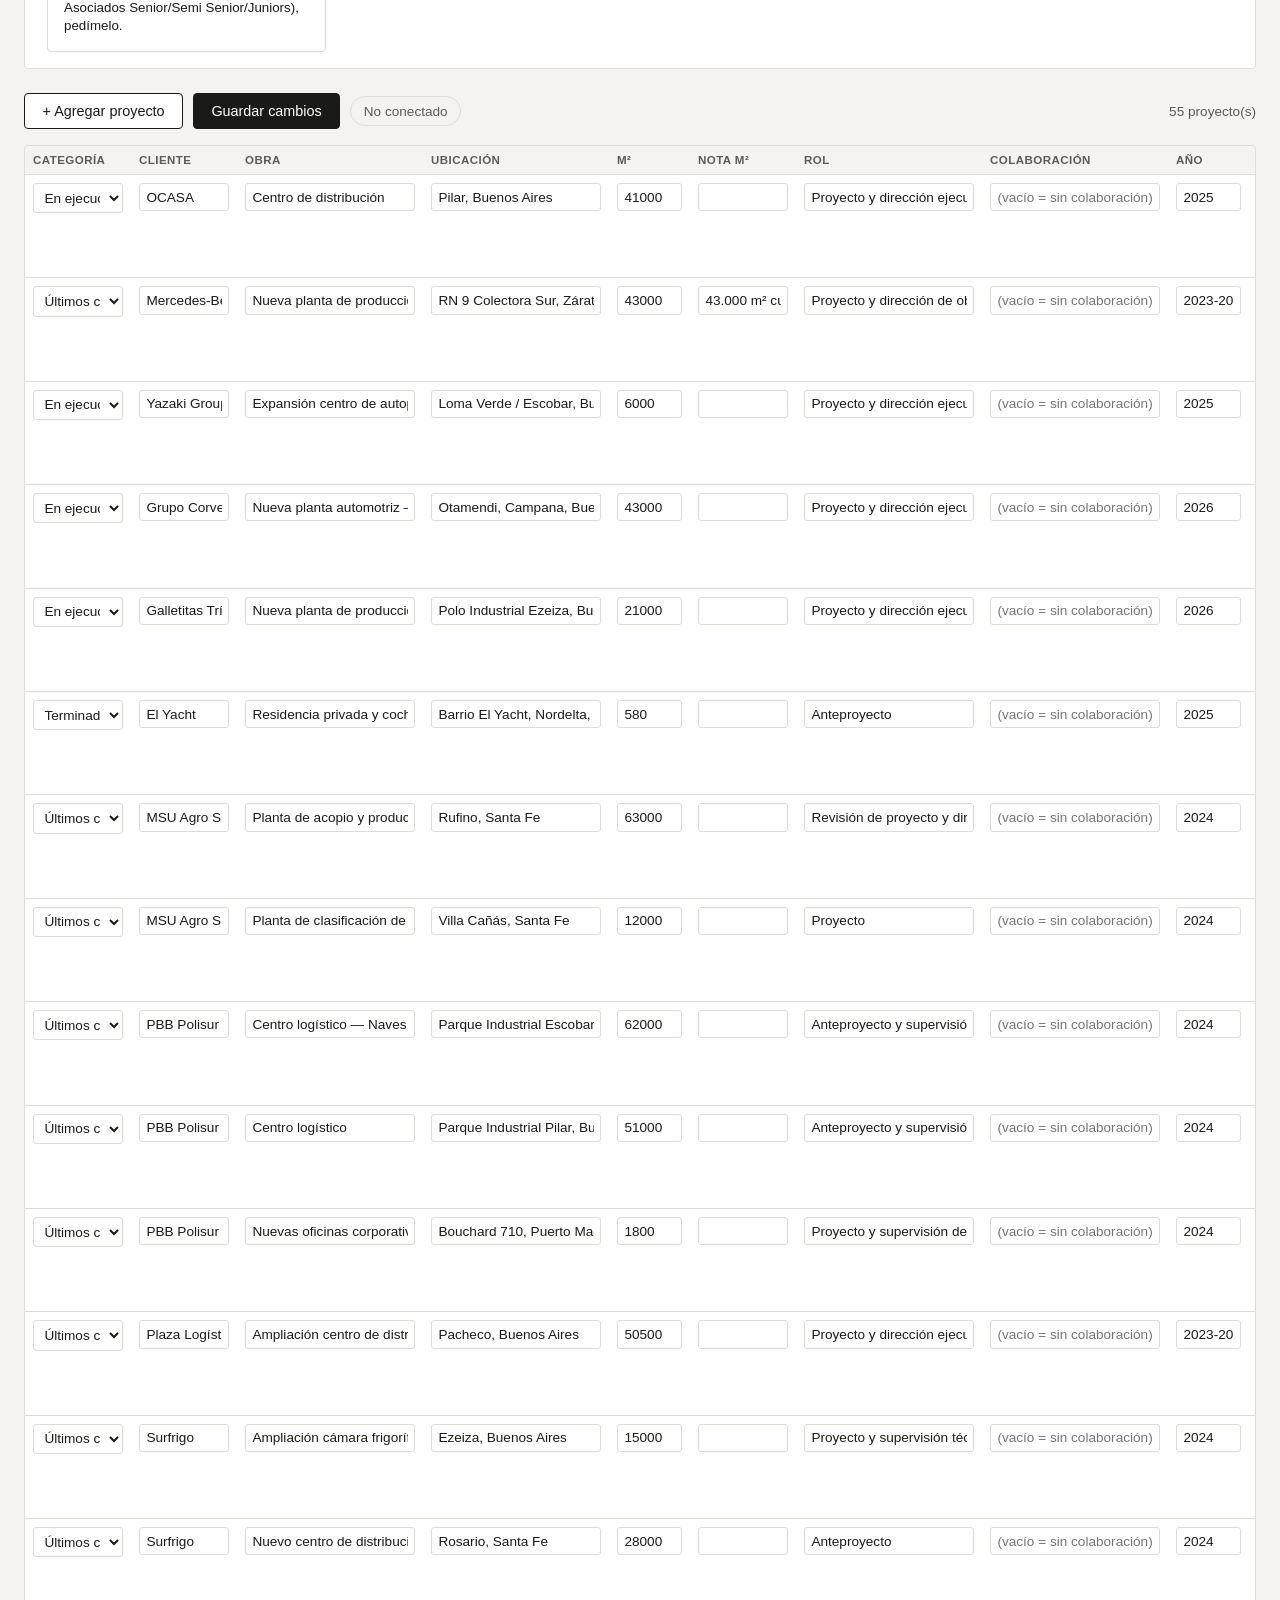
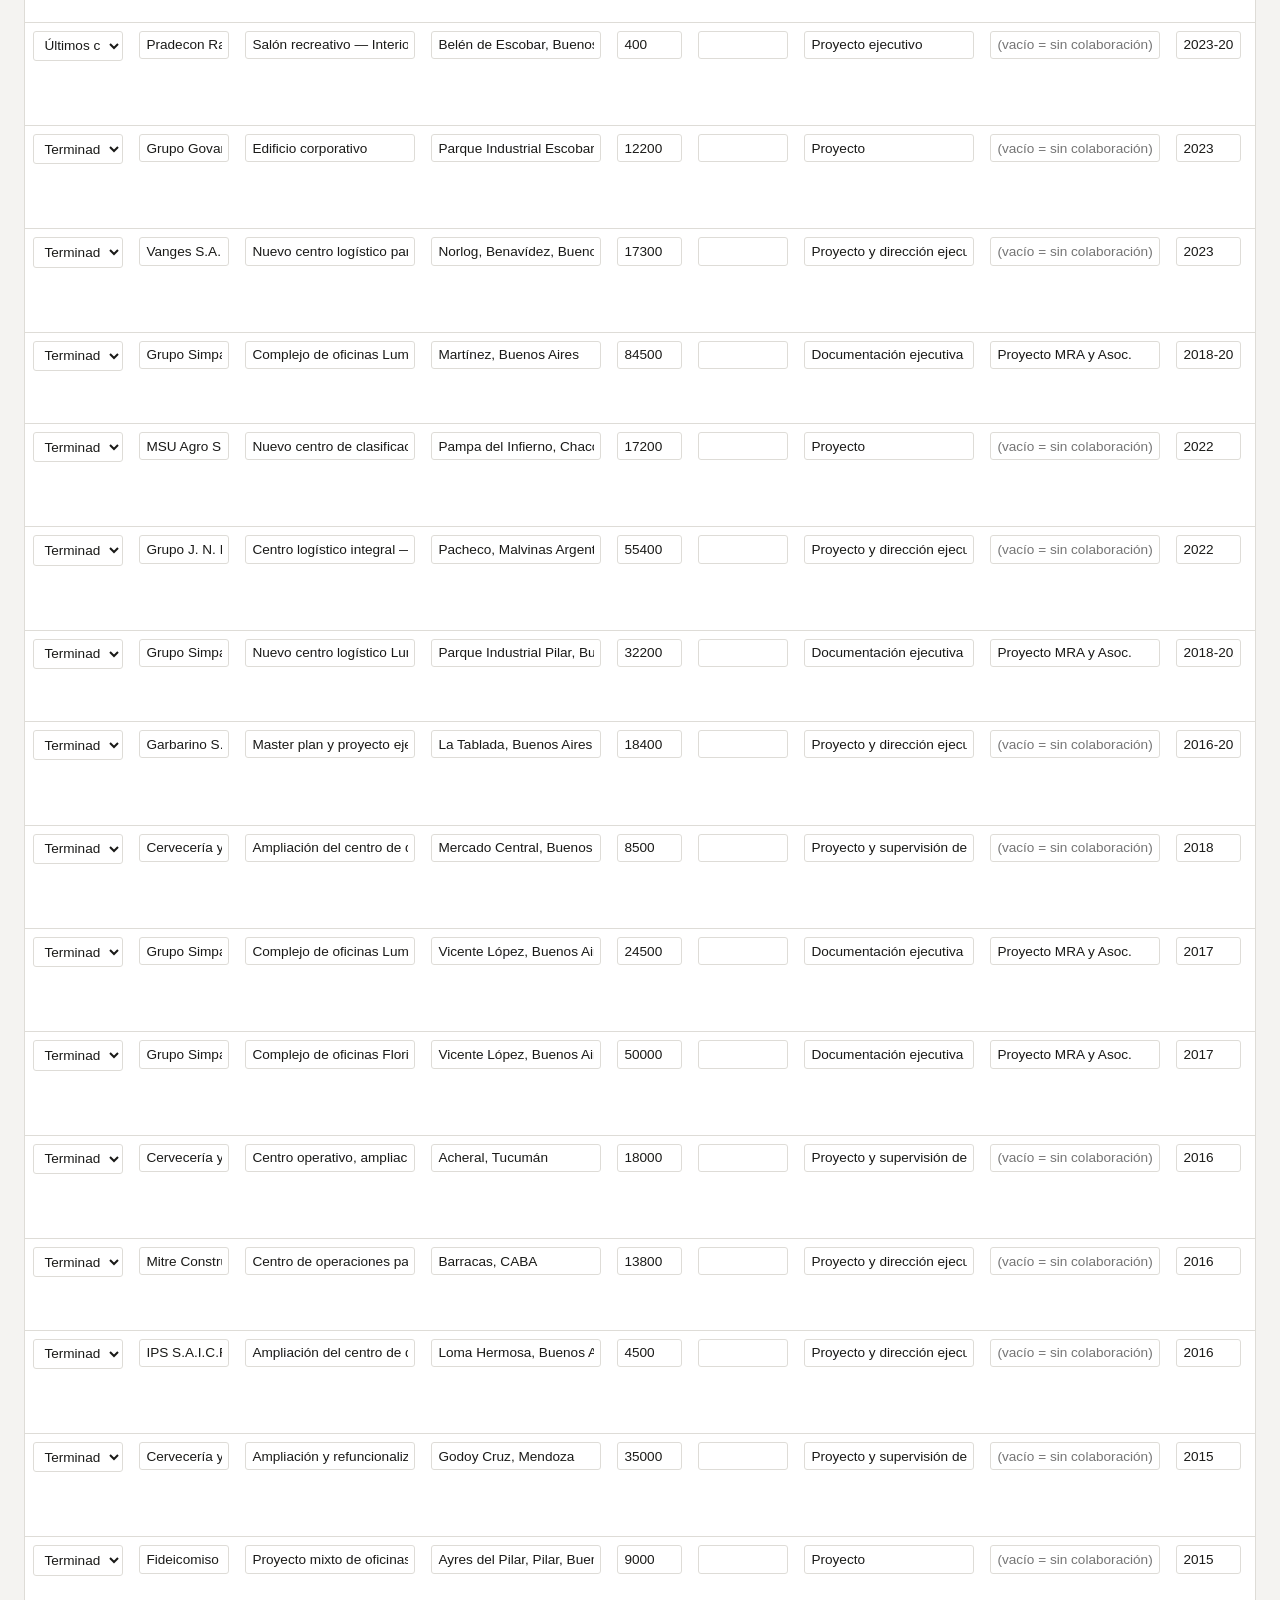
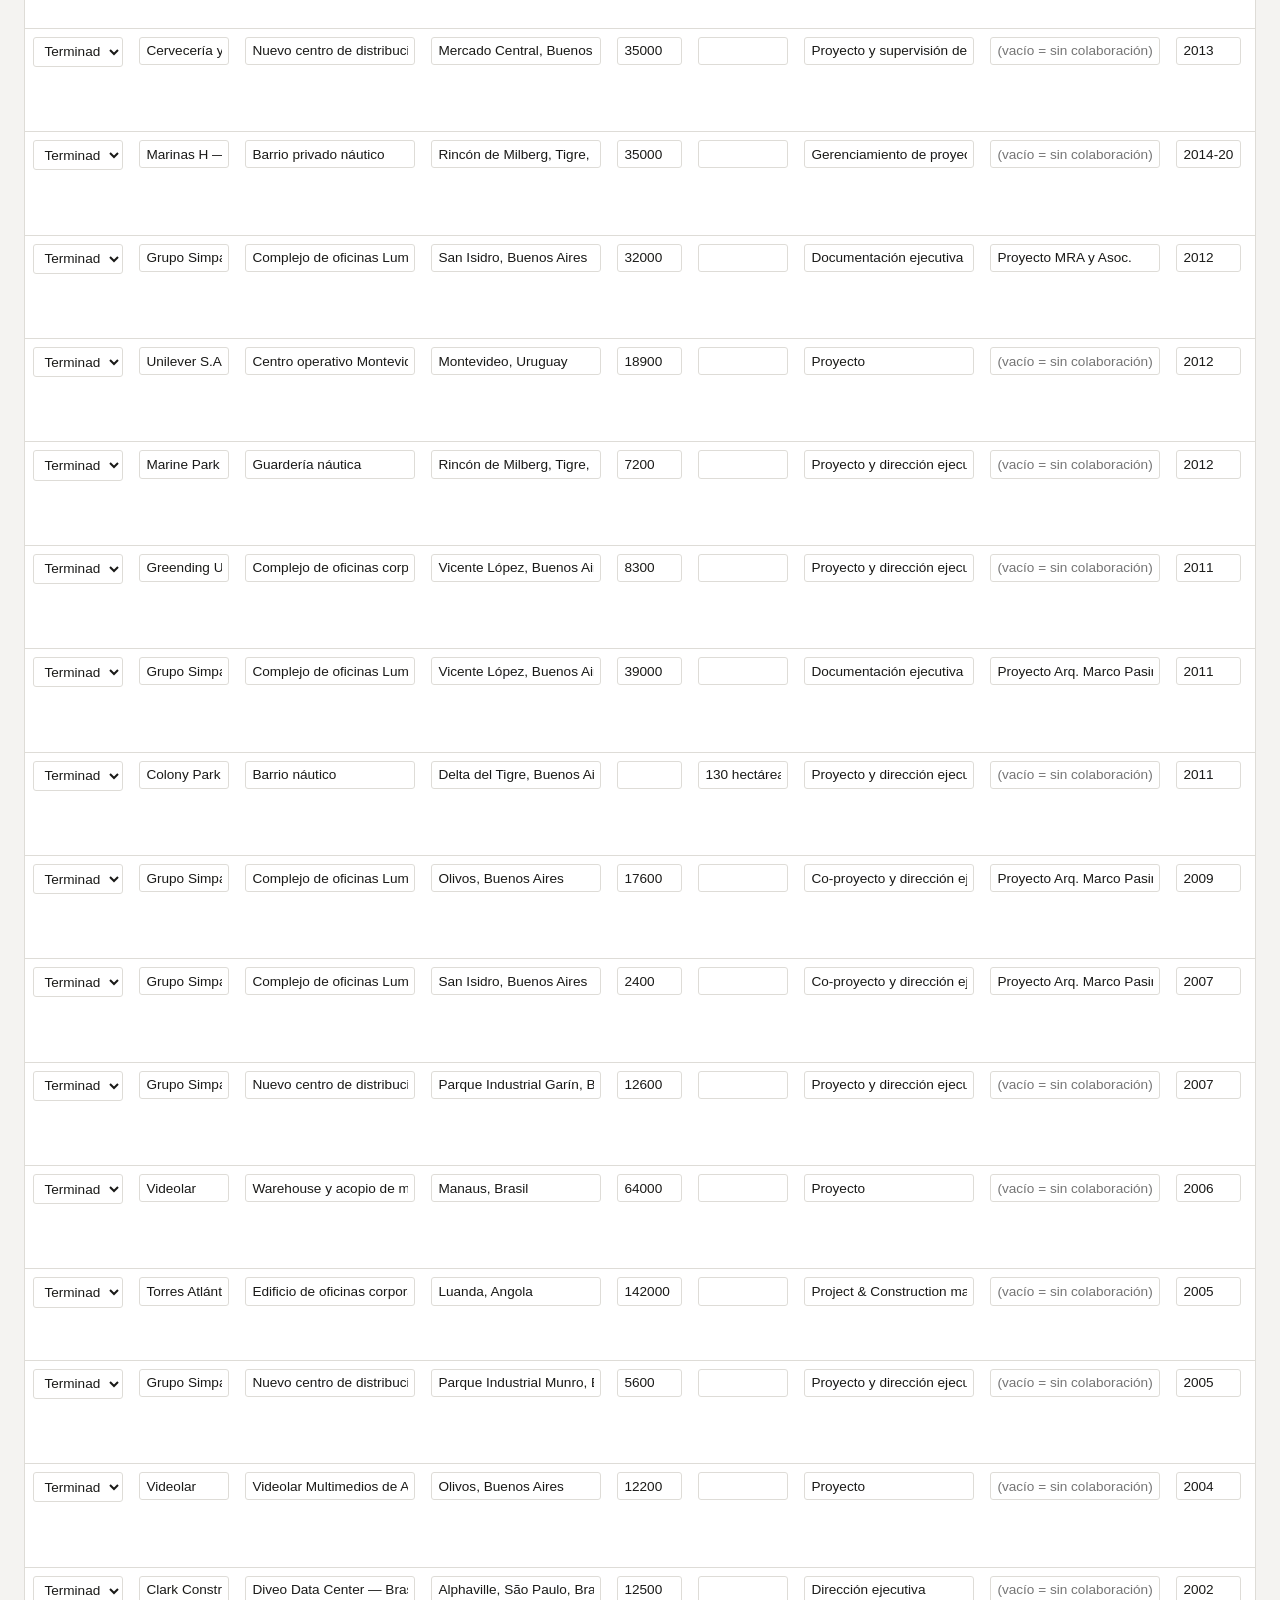
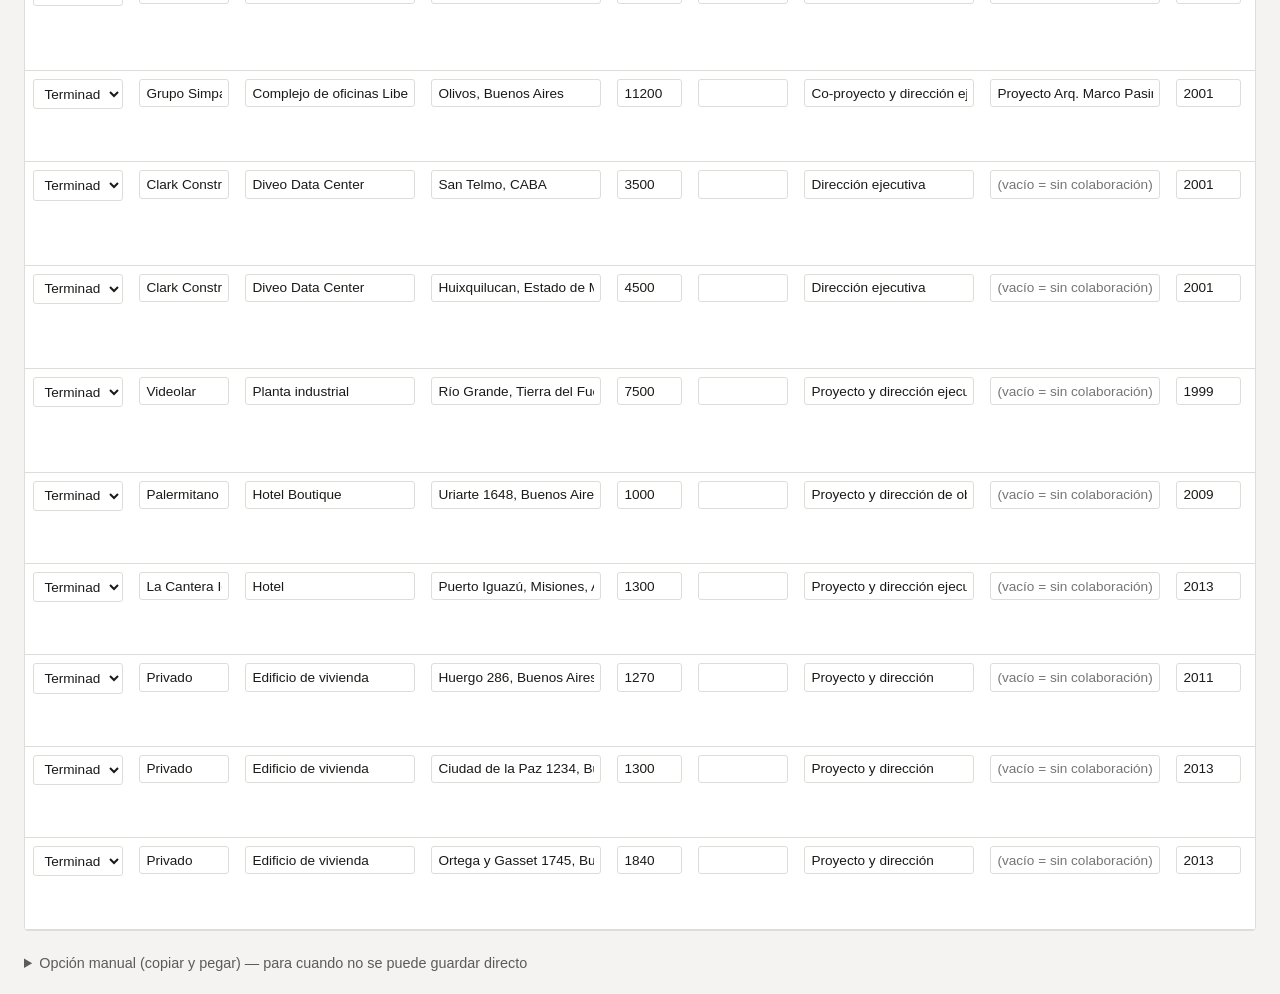
==== commit 0b809adf: "Agrega botón de descarga del PDF de antecedentes en Obras Botón "Descargar antecedentes" junto al en" ====
--- a/herramientas/editor.html
+++ b/herramientas/editor.html
@@ -449,6 +449,11 @@
           <div class="campo-form">
             <label>Obras — bajada</label>
             <textarea data-c="contenido.obras.bajada"></textarea>
+          </div>
+          <div class="campo-form">
+            <label>Obras — PDF de antecedentes (vacío = sin botón de descarga)</label>
+            <input type="text" data-c="contenido.obras.pdfAntecedentes" />
+            <small>El archivo va en <code>archivos/</code>.</small>
           </div>
           <div class="campo-form">
             <label>Equipo — etiqueta pequeña</label>
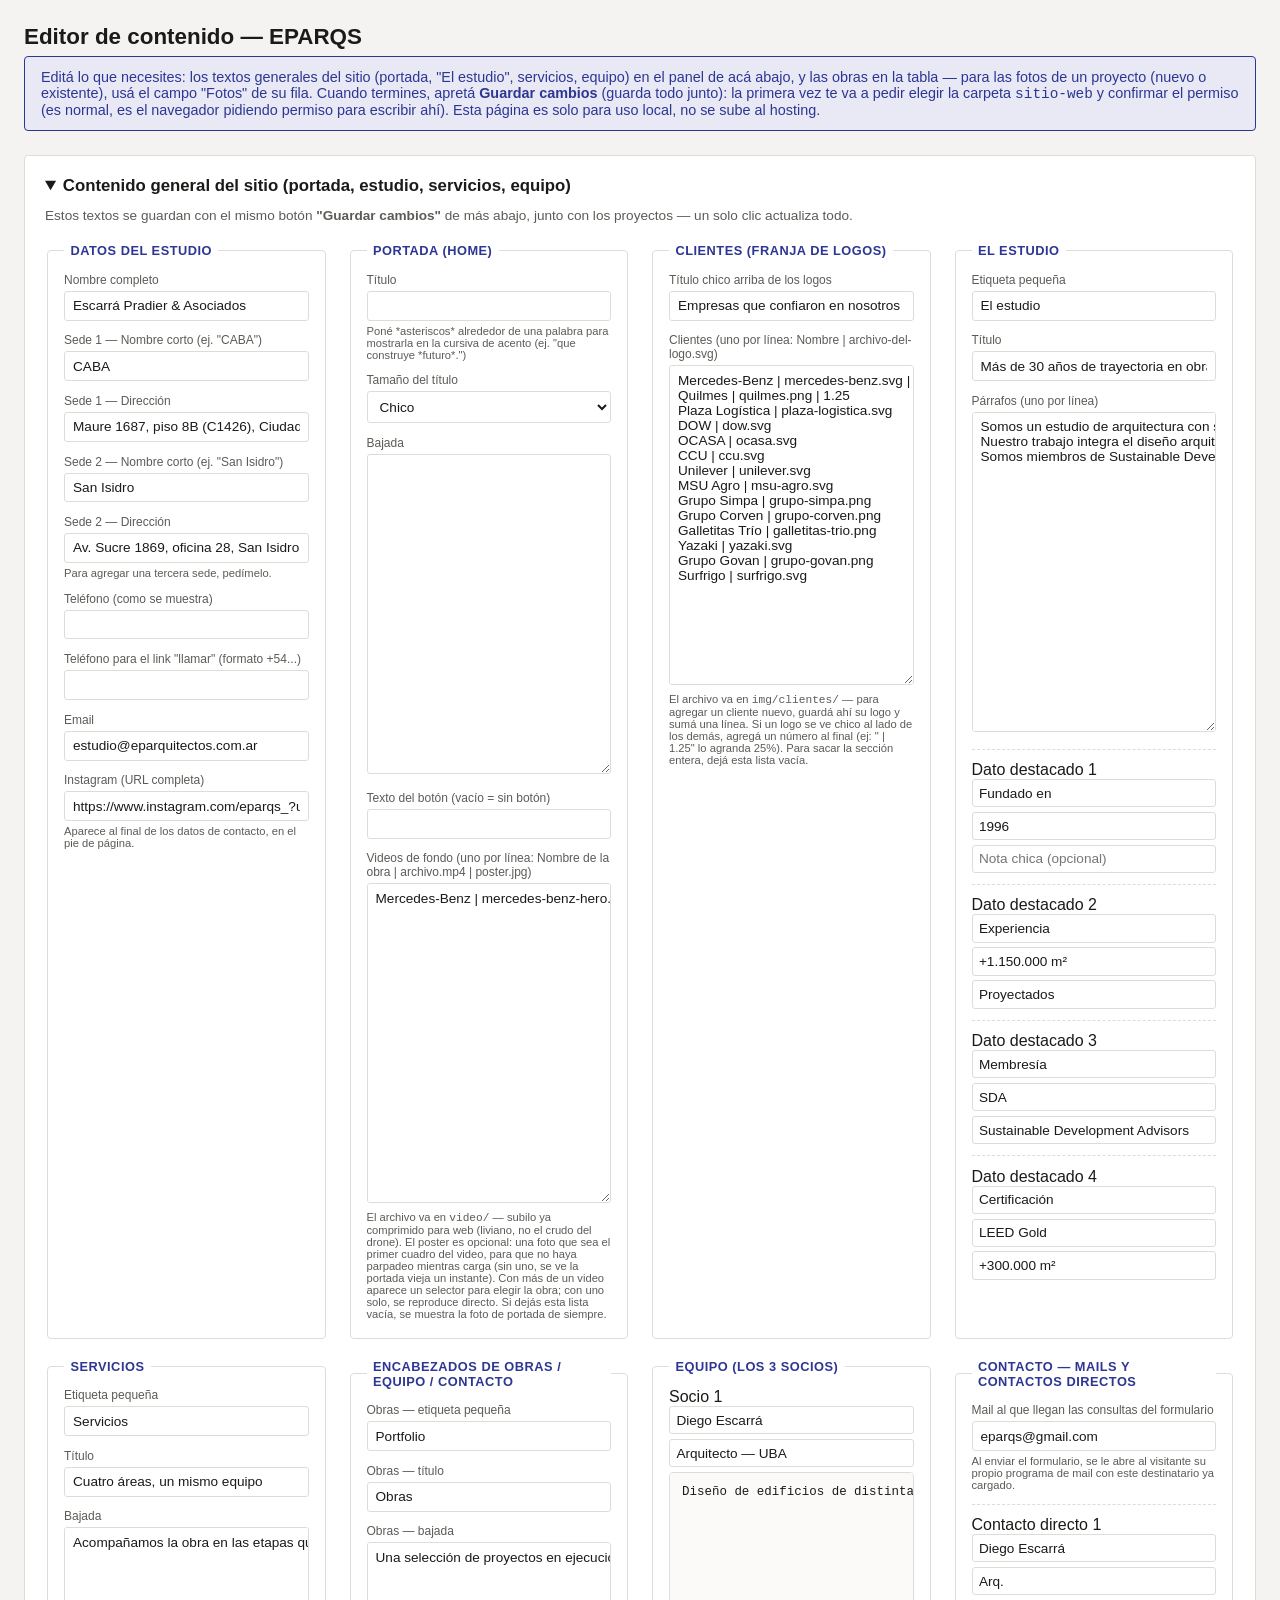
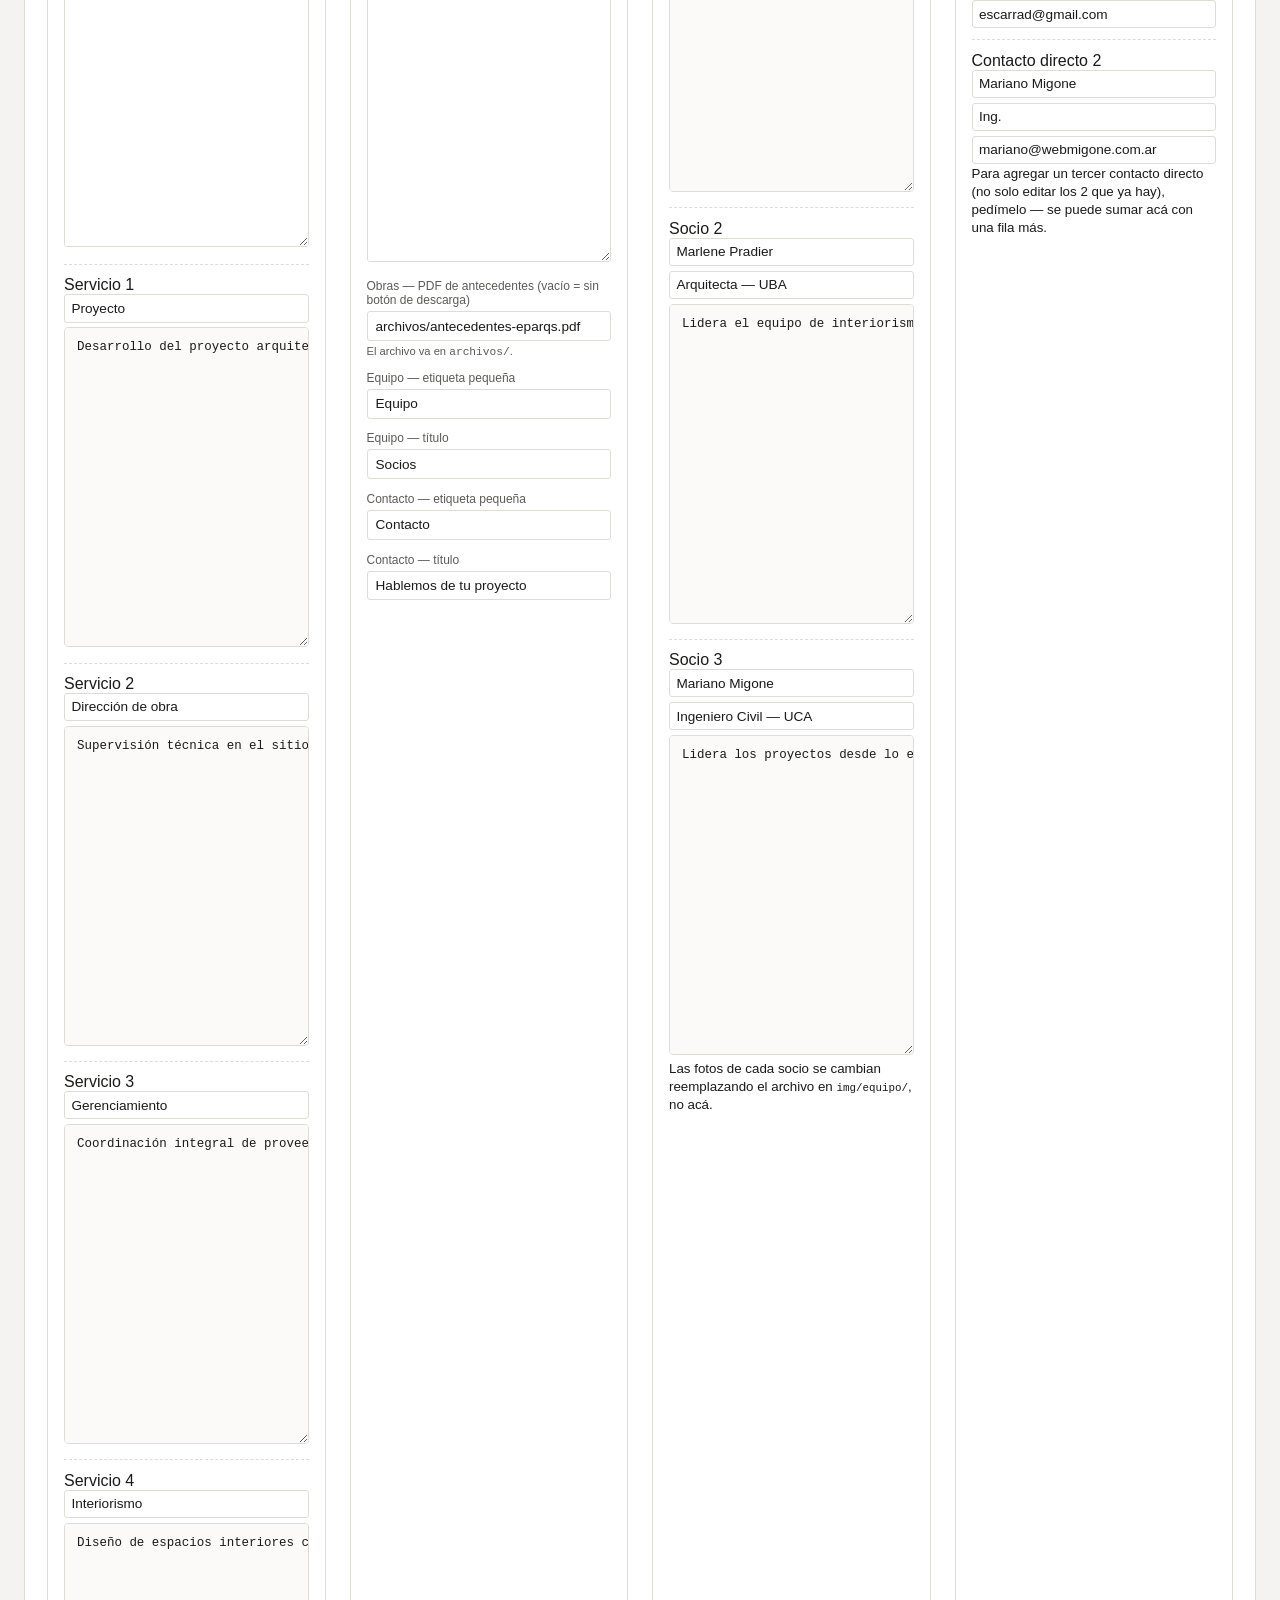
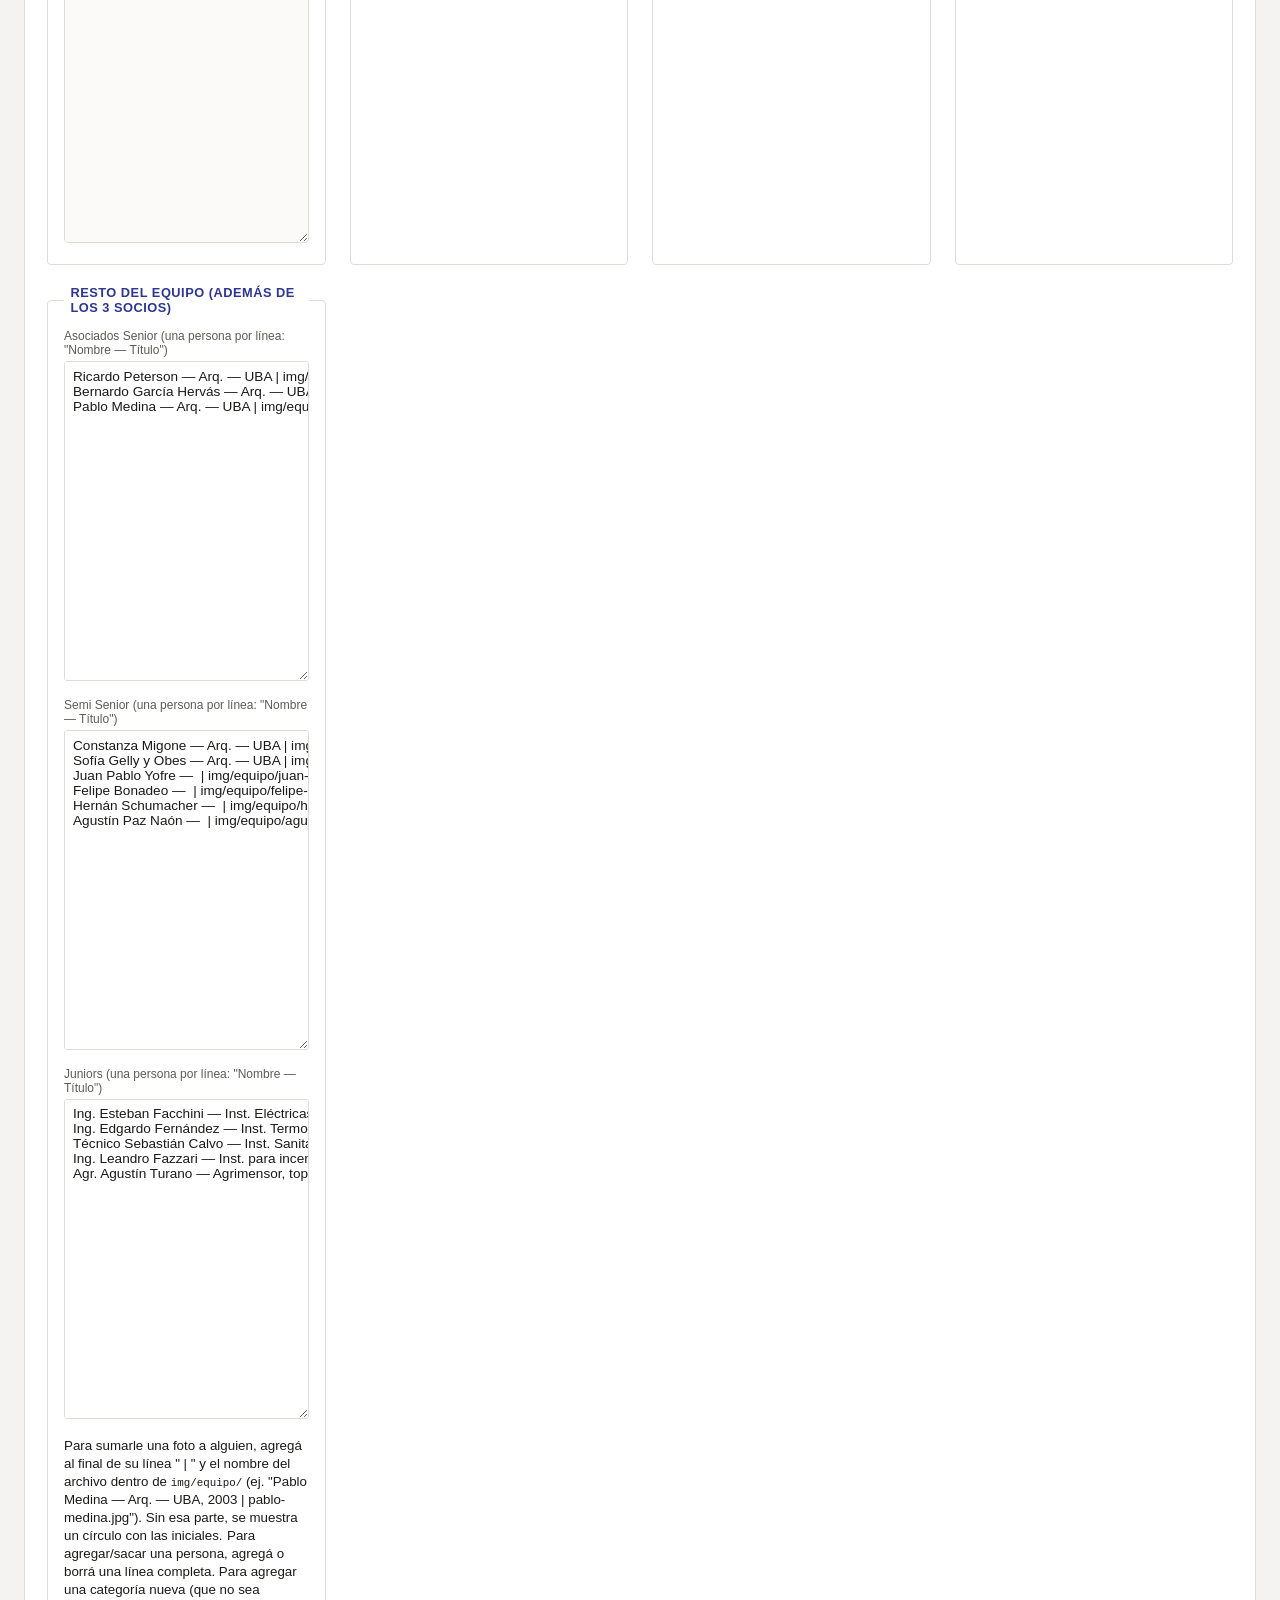
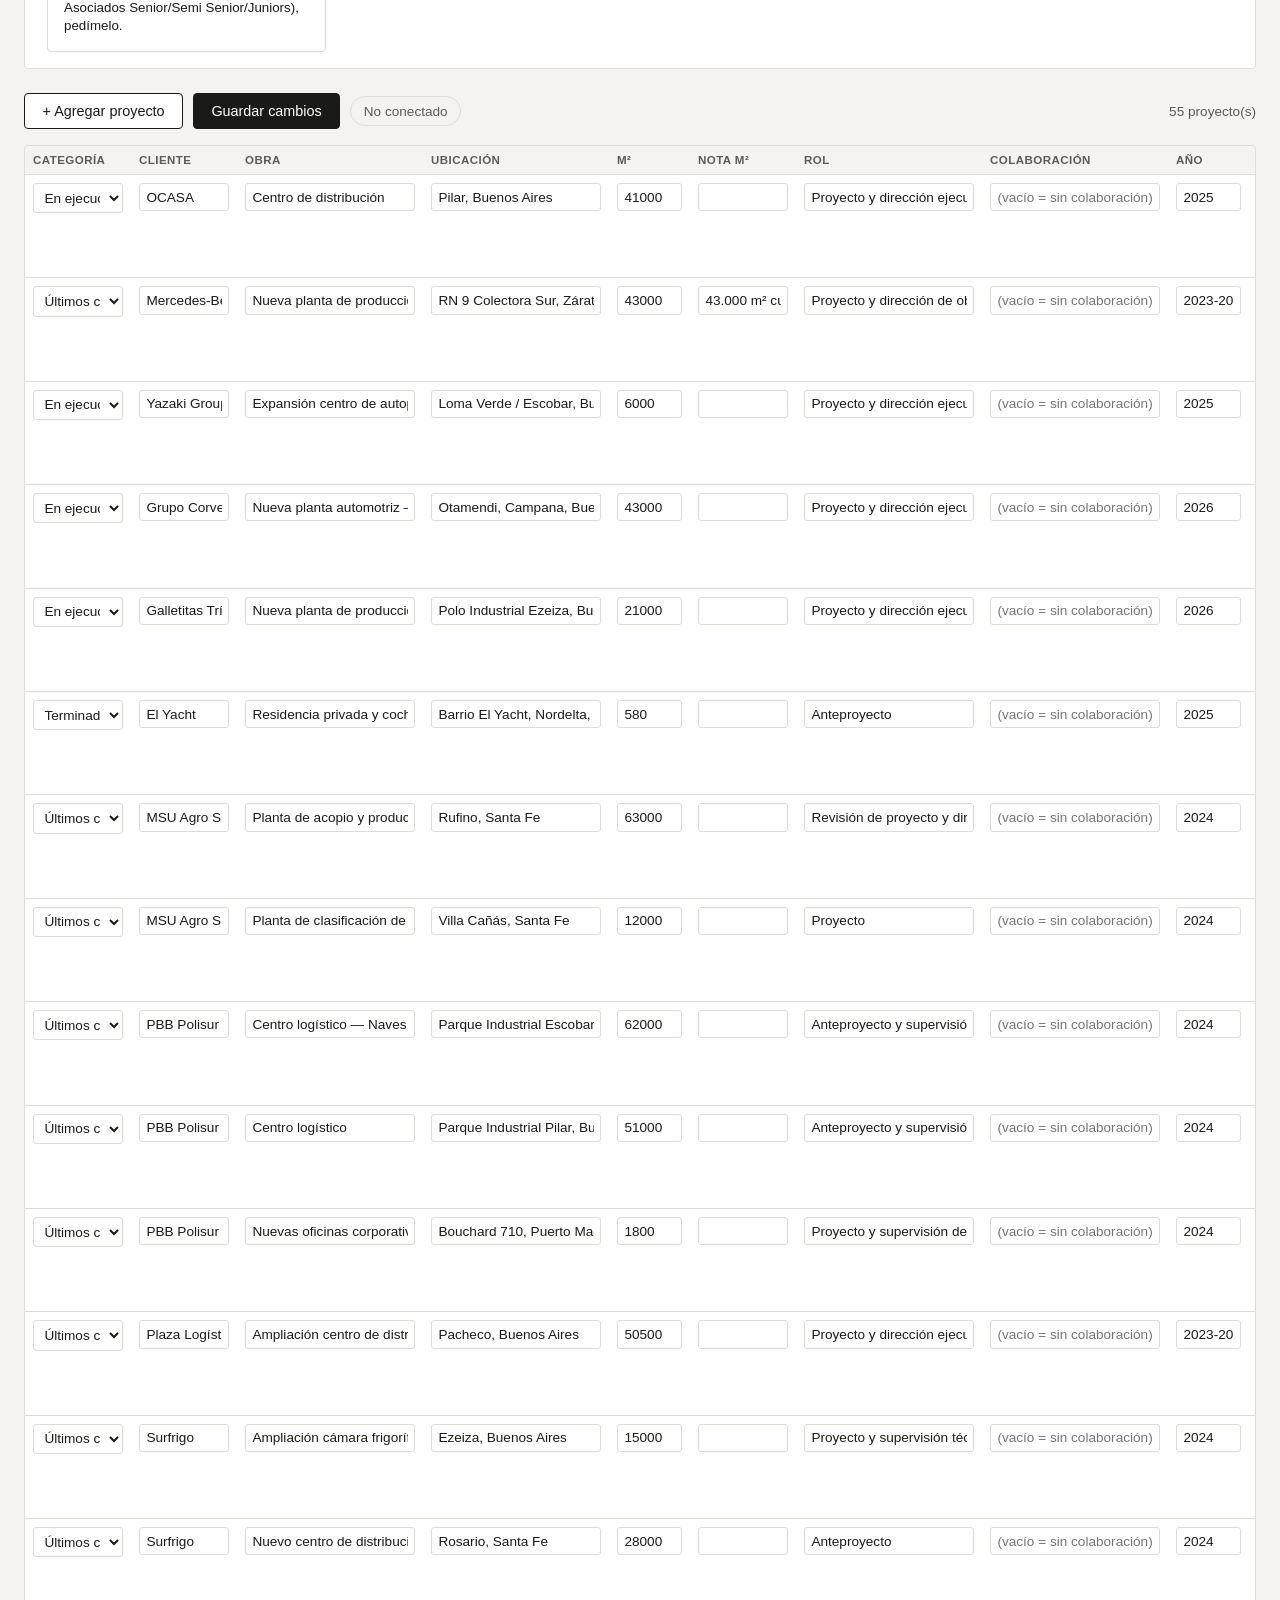
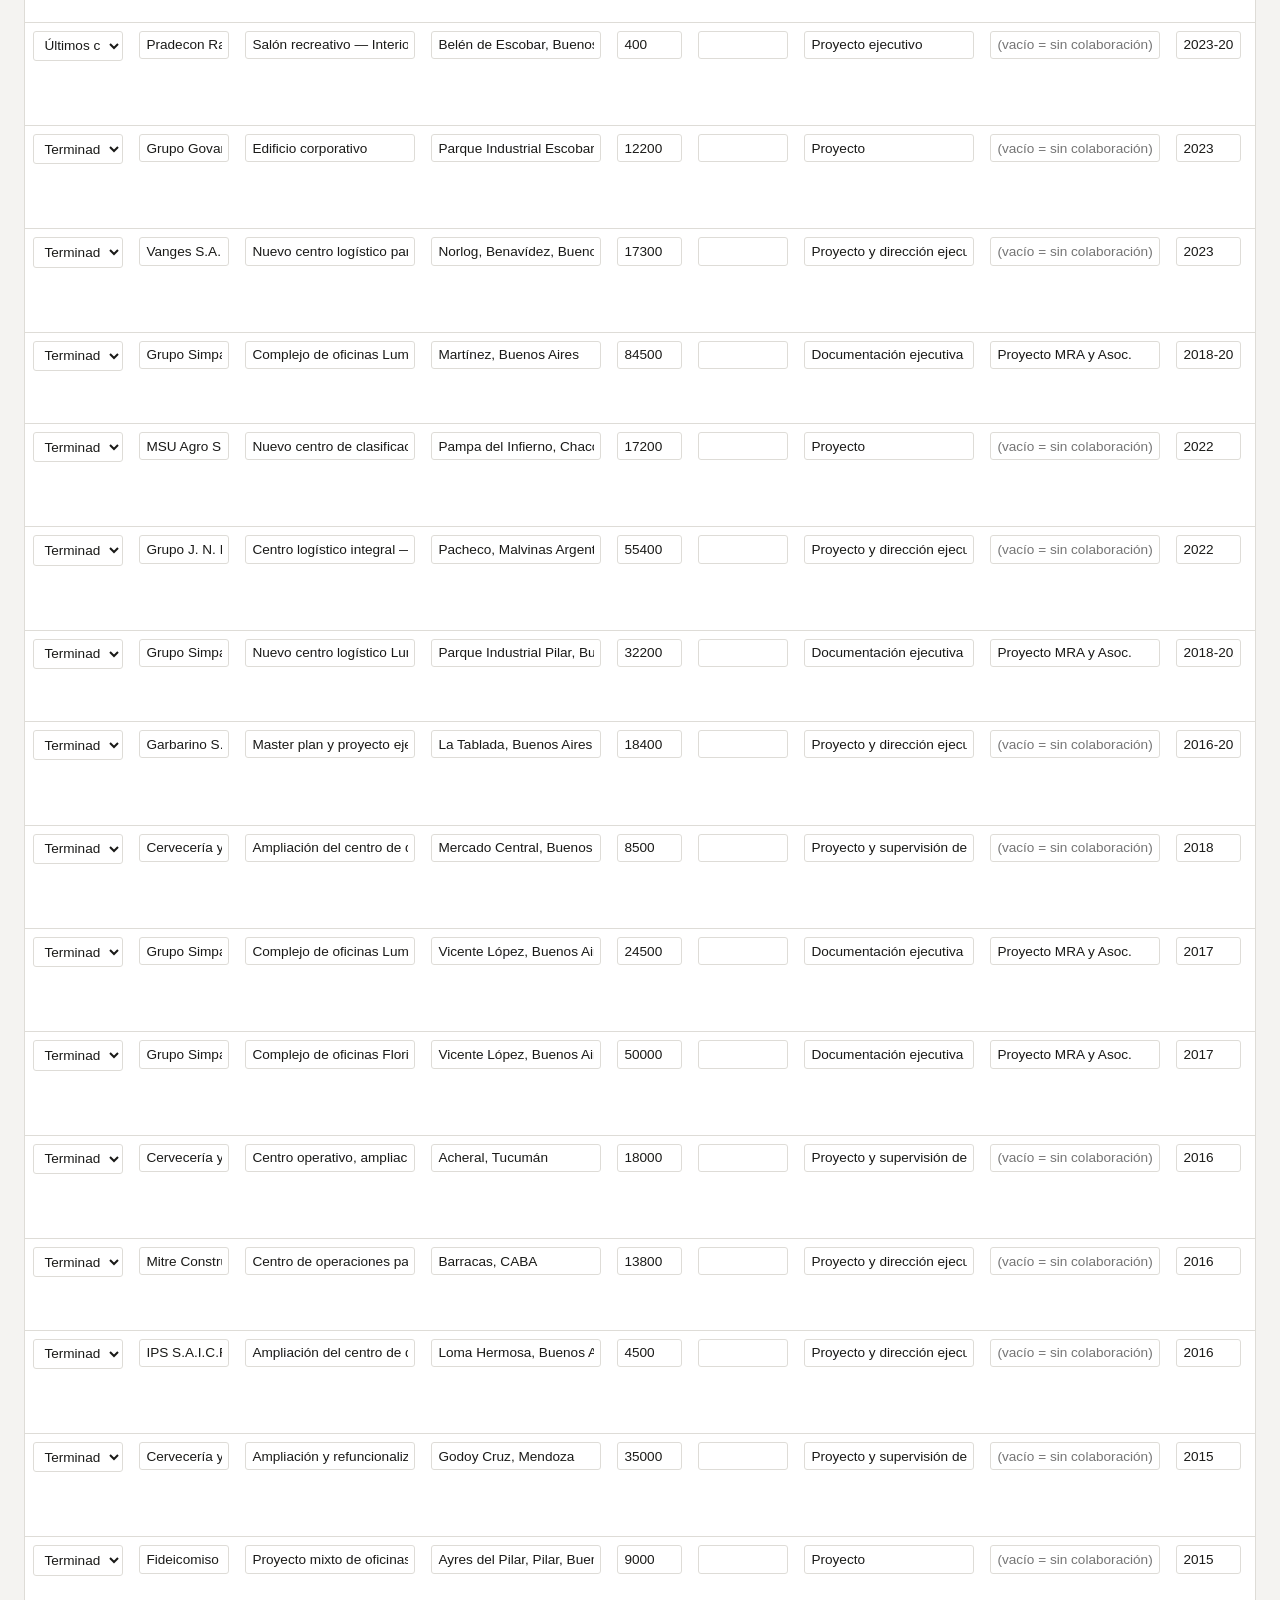
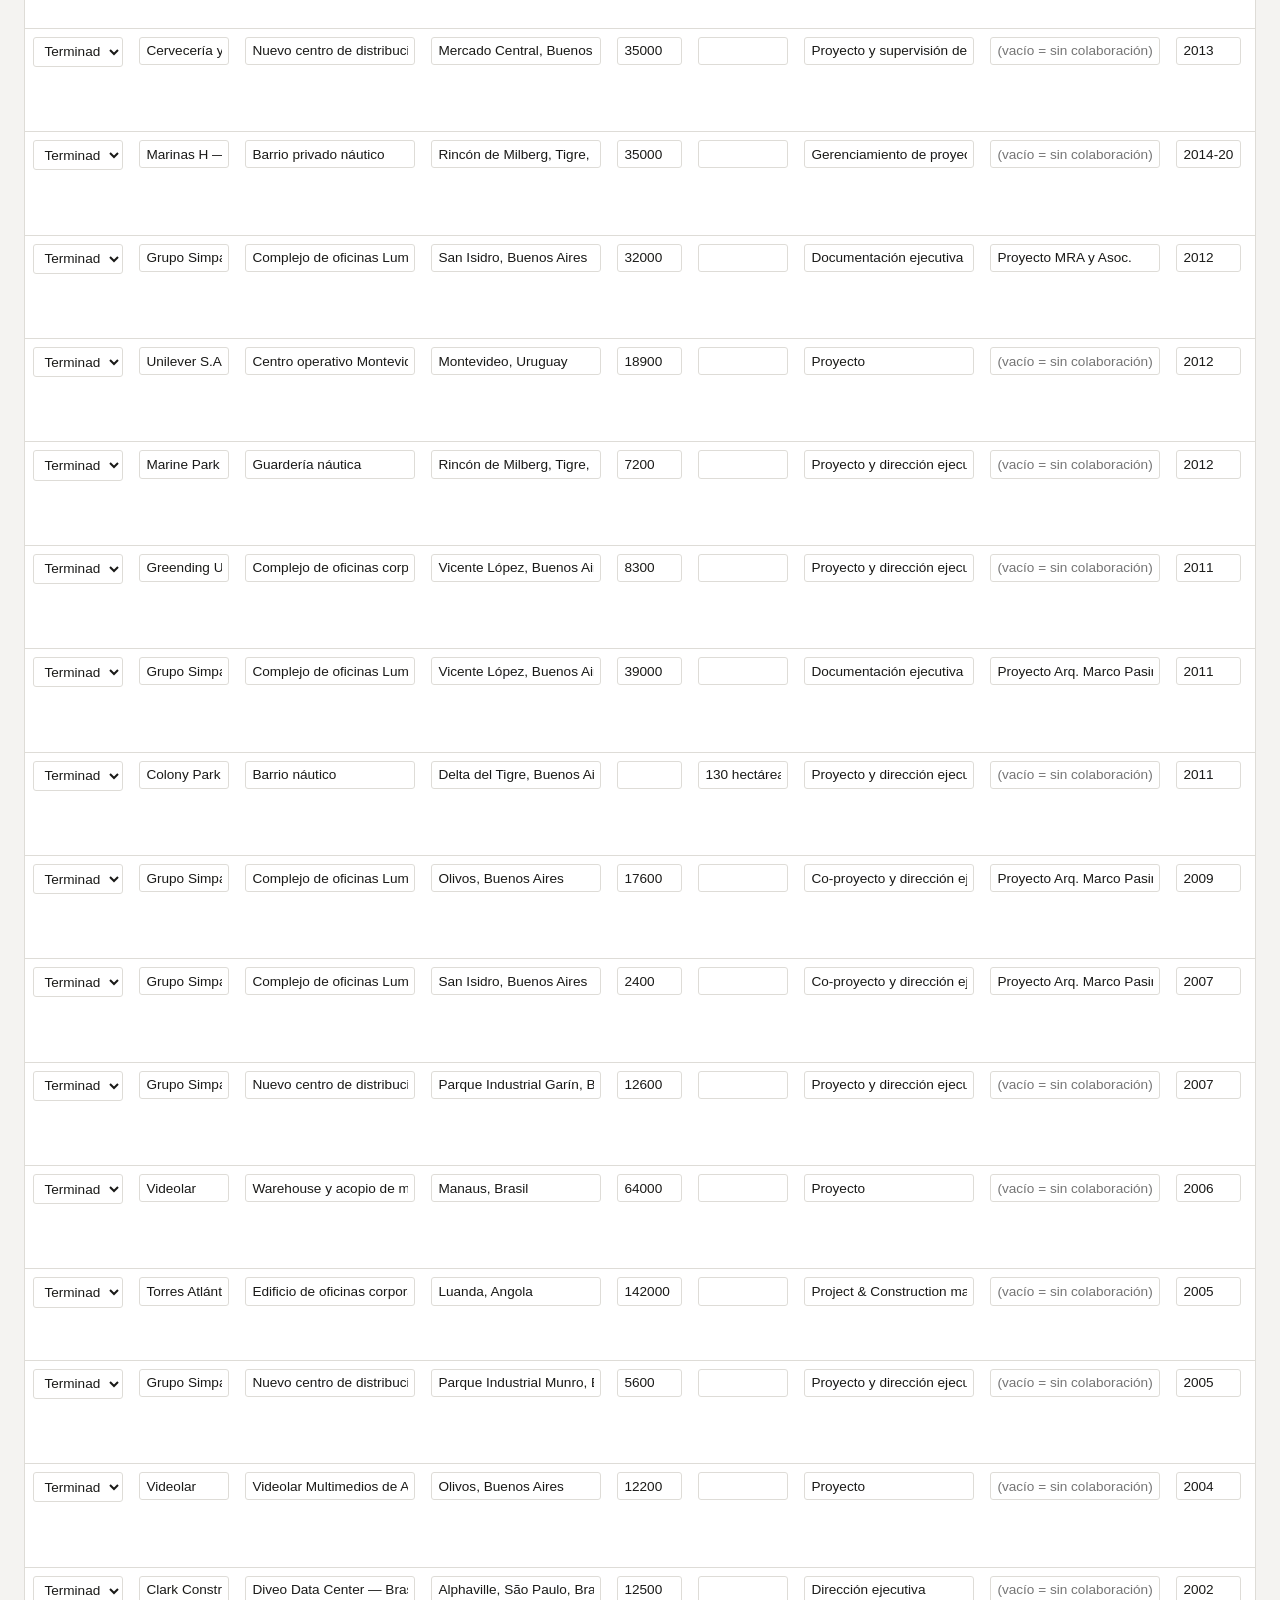
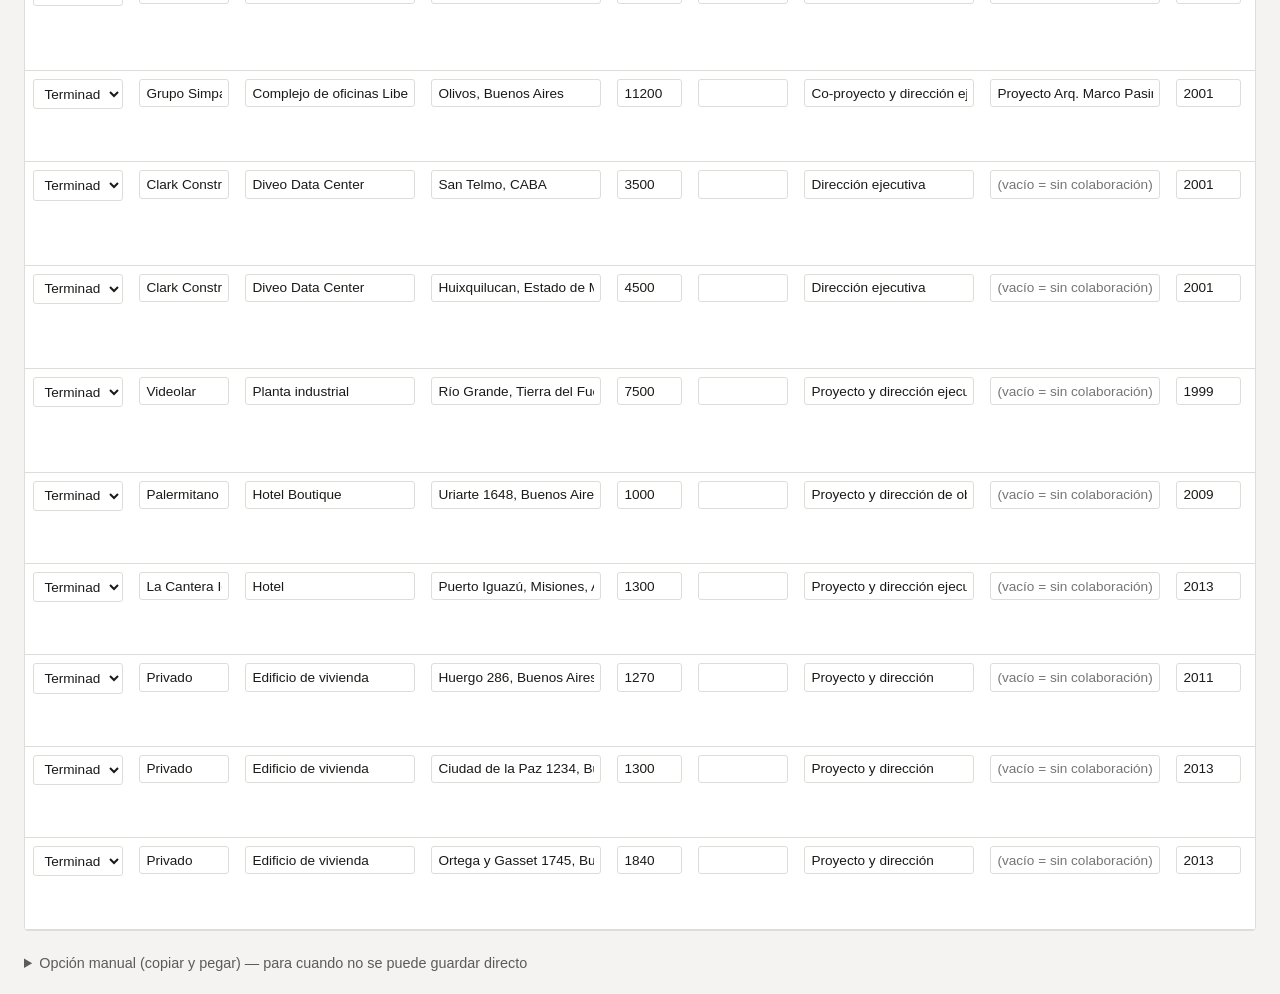
==== commit ed1c2bef: "Cambia el formulario de contacto de Web3Forms a mailto: Saca la dependencia de Web3Forms (pedía dar " ====
--- a/herramientas/editor.html
+++ b/herramientas/editor.html
@@ -499,9 +499,9 @@
         <fieldset class="seccion-form">
           <legend>Contacto — mails y contactos directos</legend>
           <div class="campo-form">
-            <label>Clave del formulario de contacto (Web3Forms)</label>
-            <input type="text" placeholder="ej. a1b2c3d4-...." data-c="contenido.contacto.formularioClave" />
-            <small>Se consigue en web3forms.com poniendo tu mail — no hace falta crear cuenta. Ver README, sección 6.</small>
+            <label>Mail al que llegan las consultas del formulario</label>
+            <input type="text" placeholder="ej. estudio@eparqs.com.ar" data-c="contenido.contacto.emailFormulario" />
+            <small>Al enviar el formulario, se le abre al visitante su propio programa de mail con este destinatario ya cargado.</small>
           </div>
           <div class="fila-repetible">
             <label>Contacto directo 1</label>
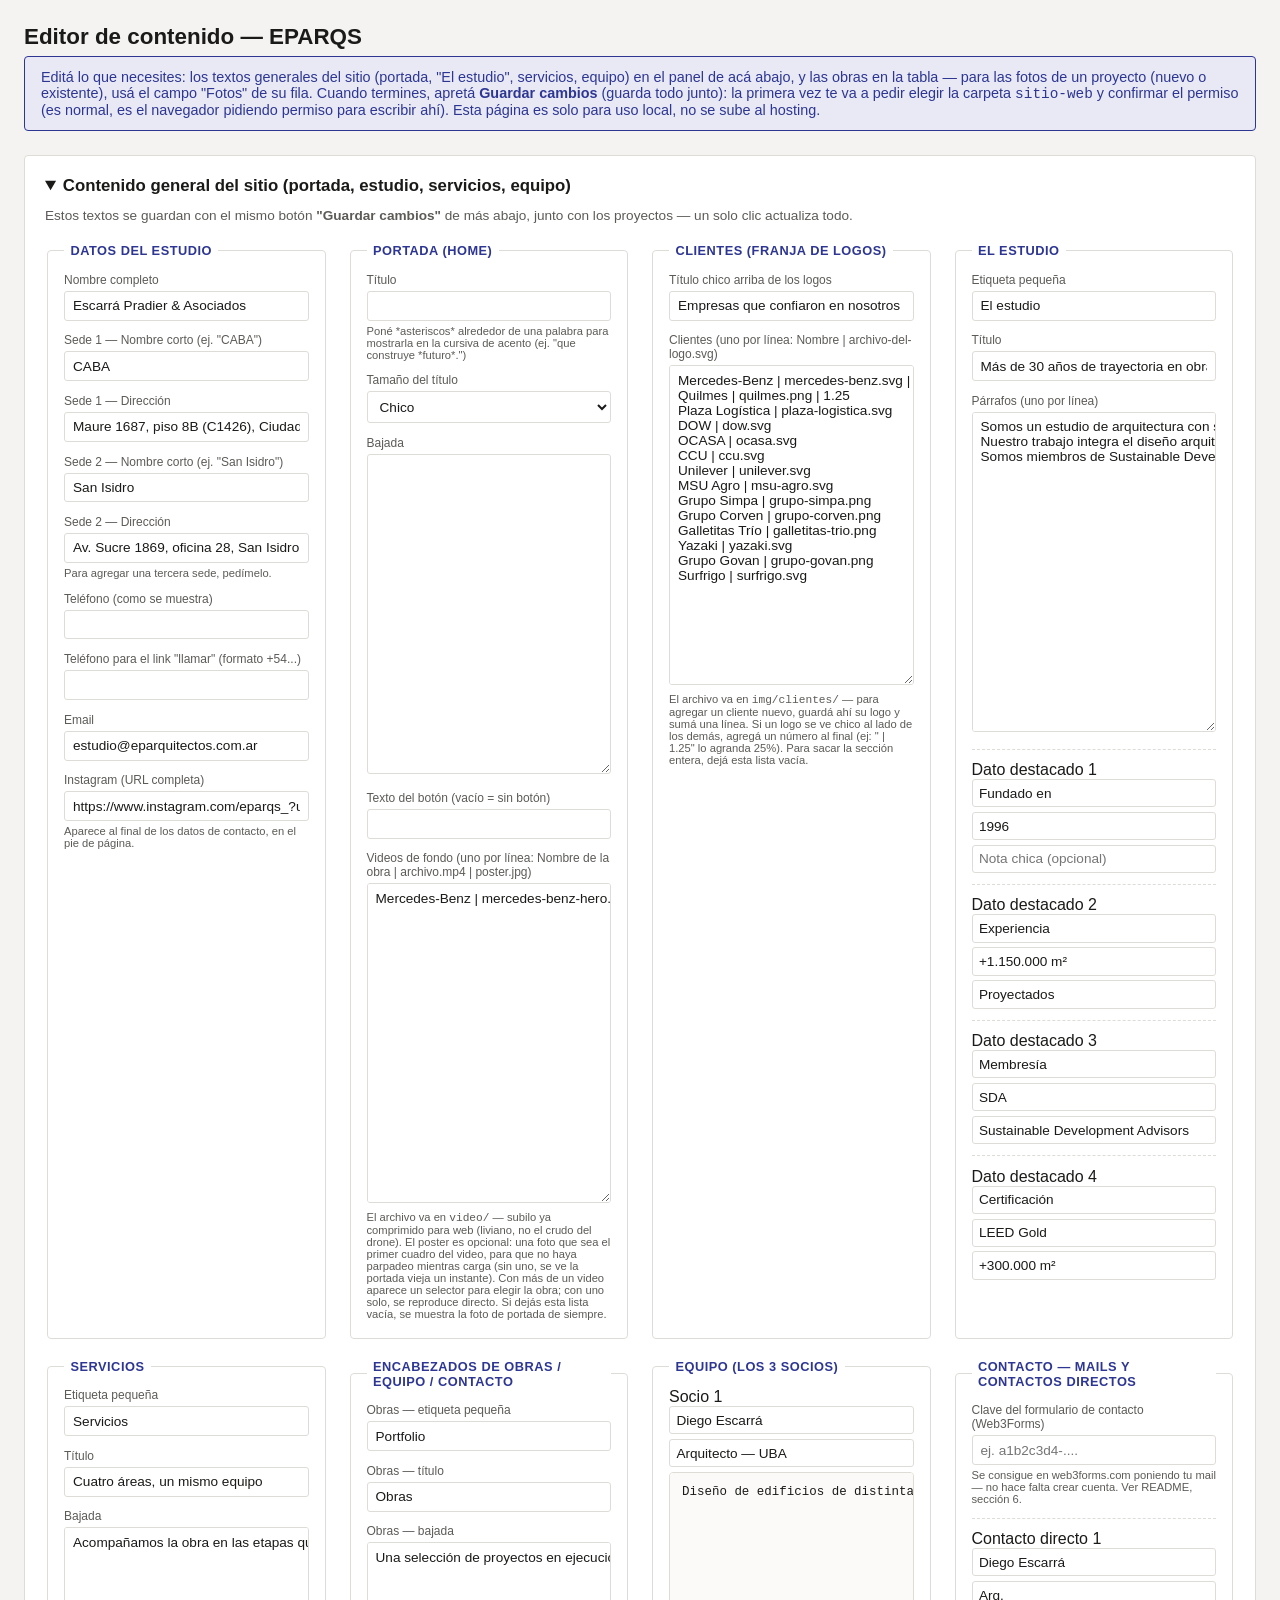
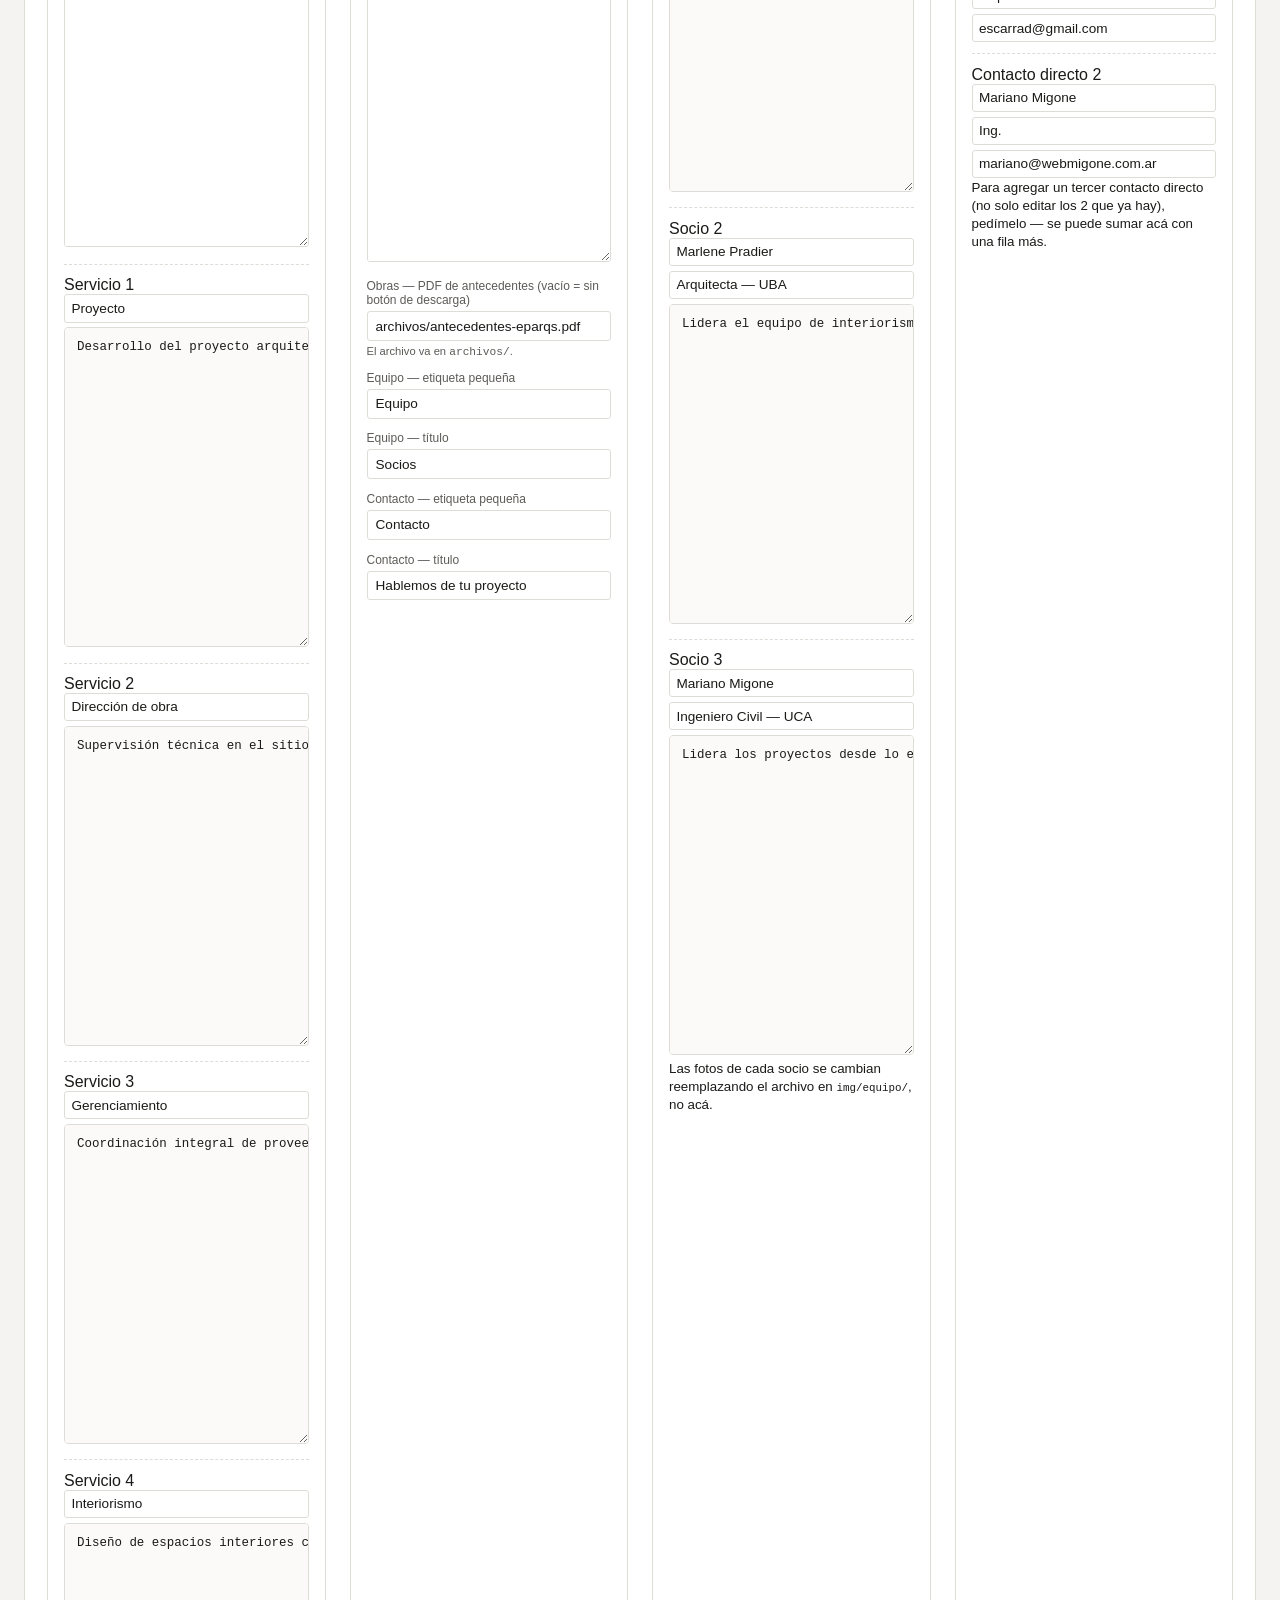
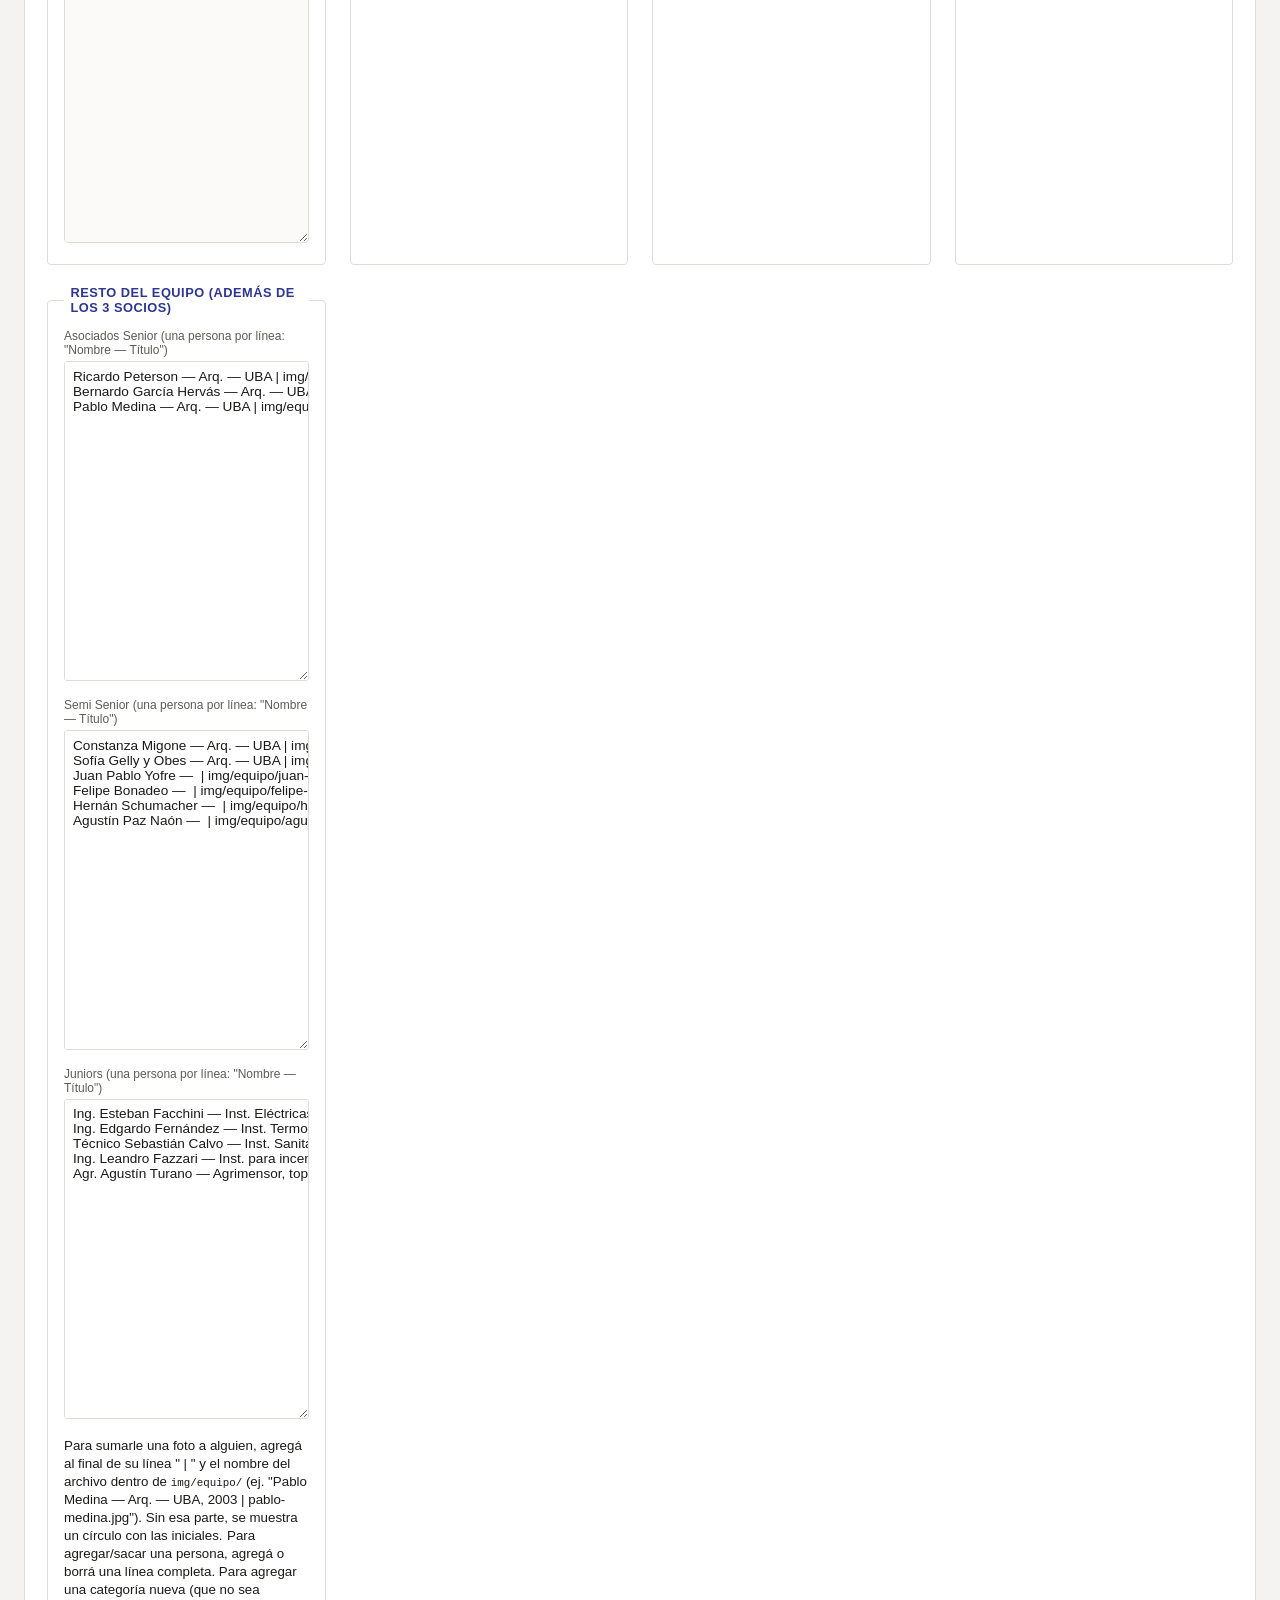
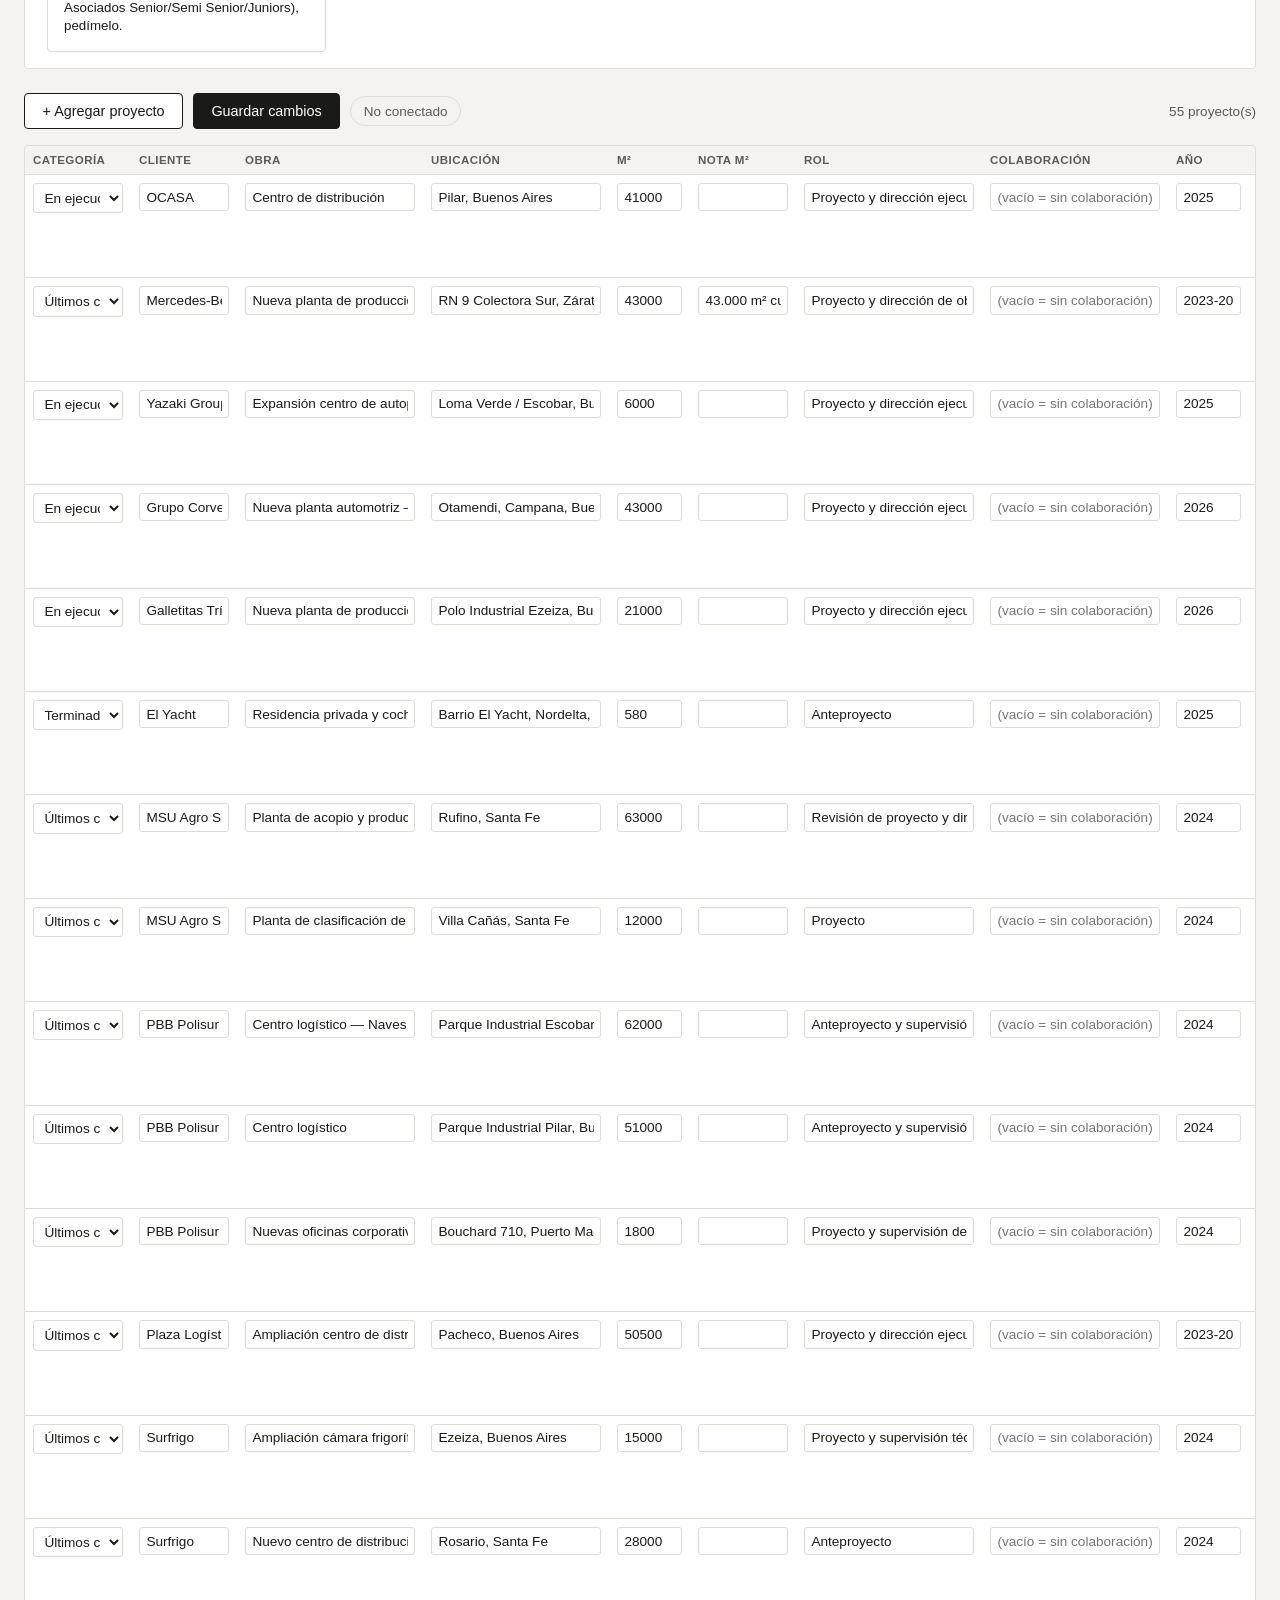
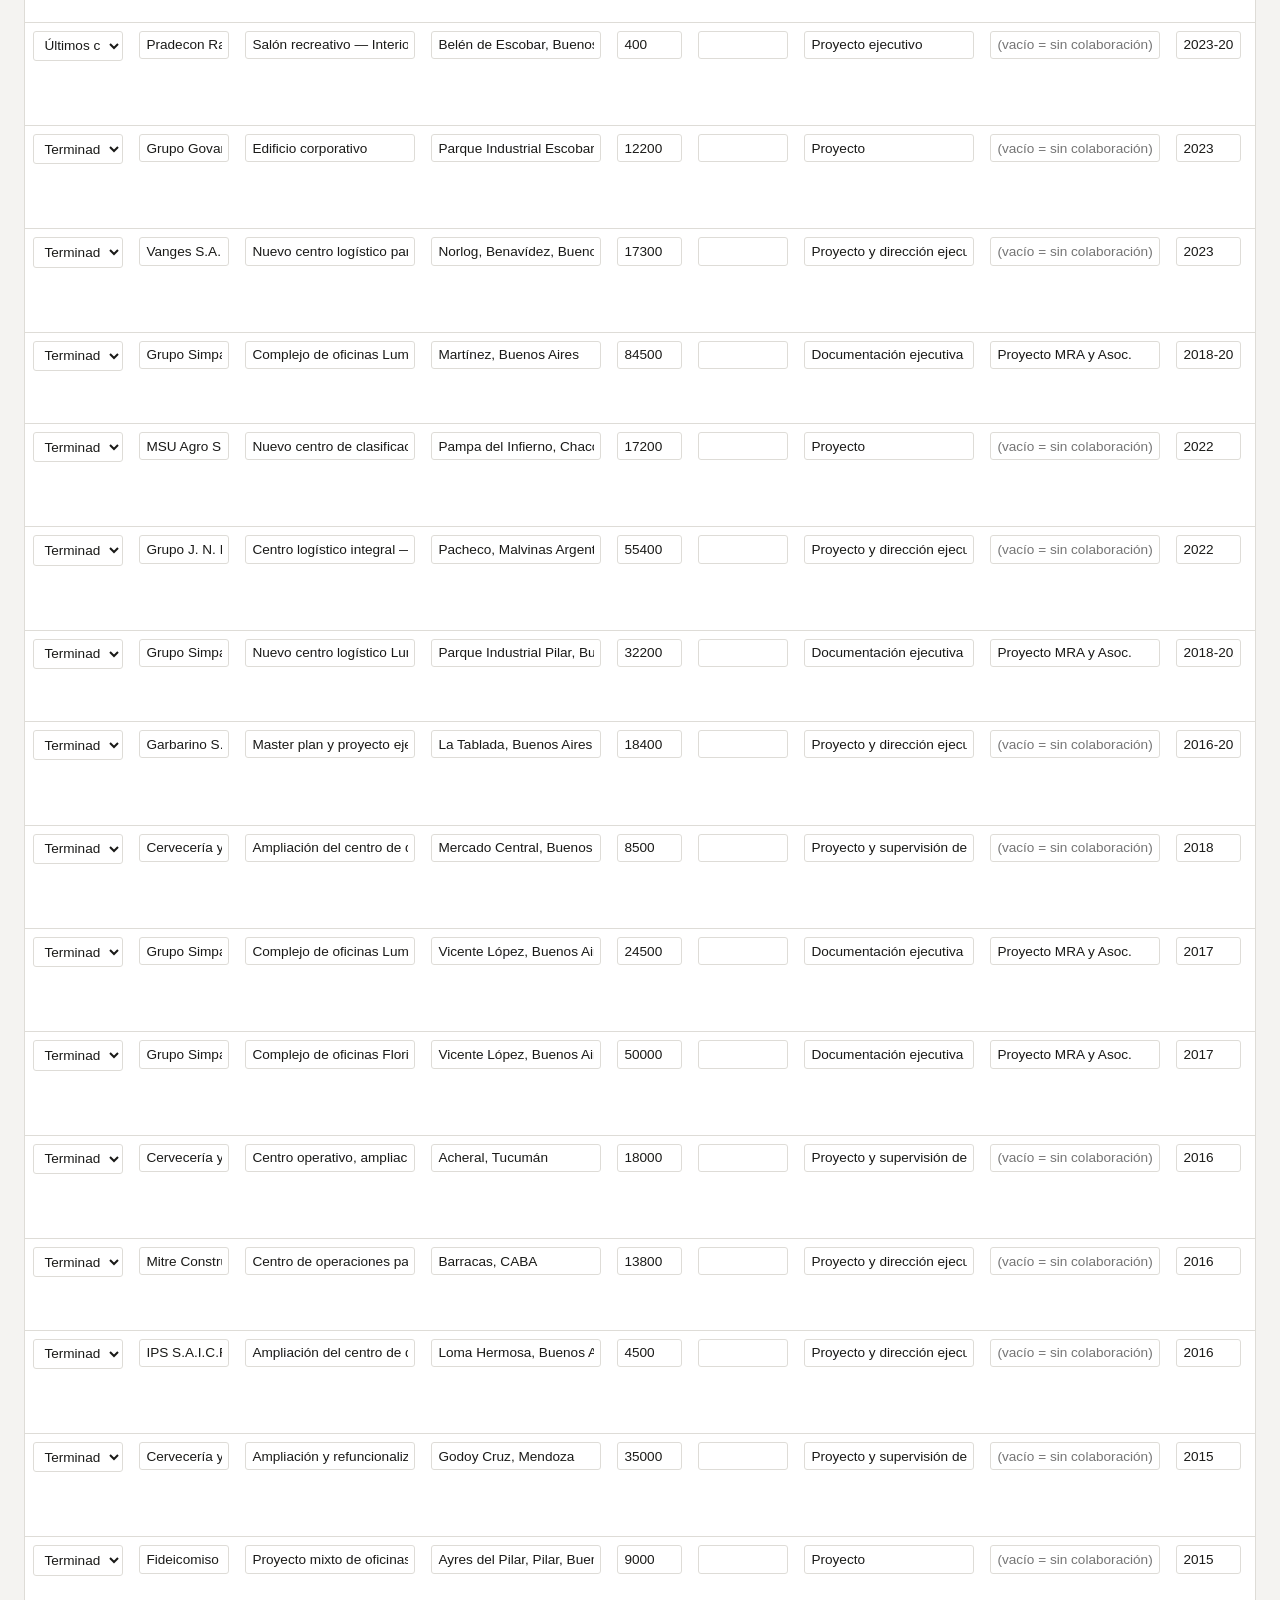
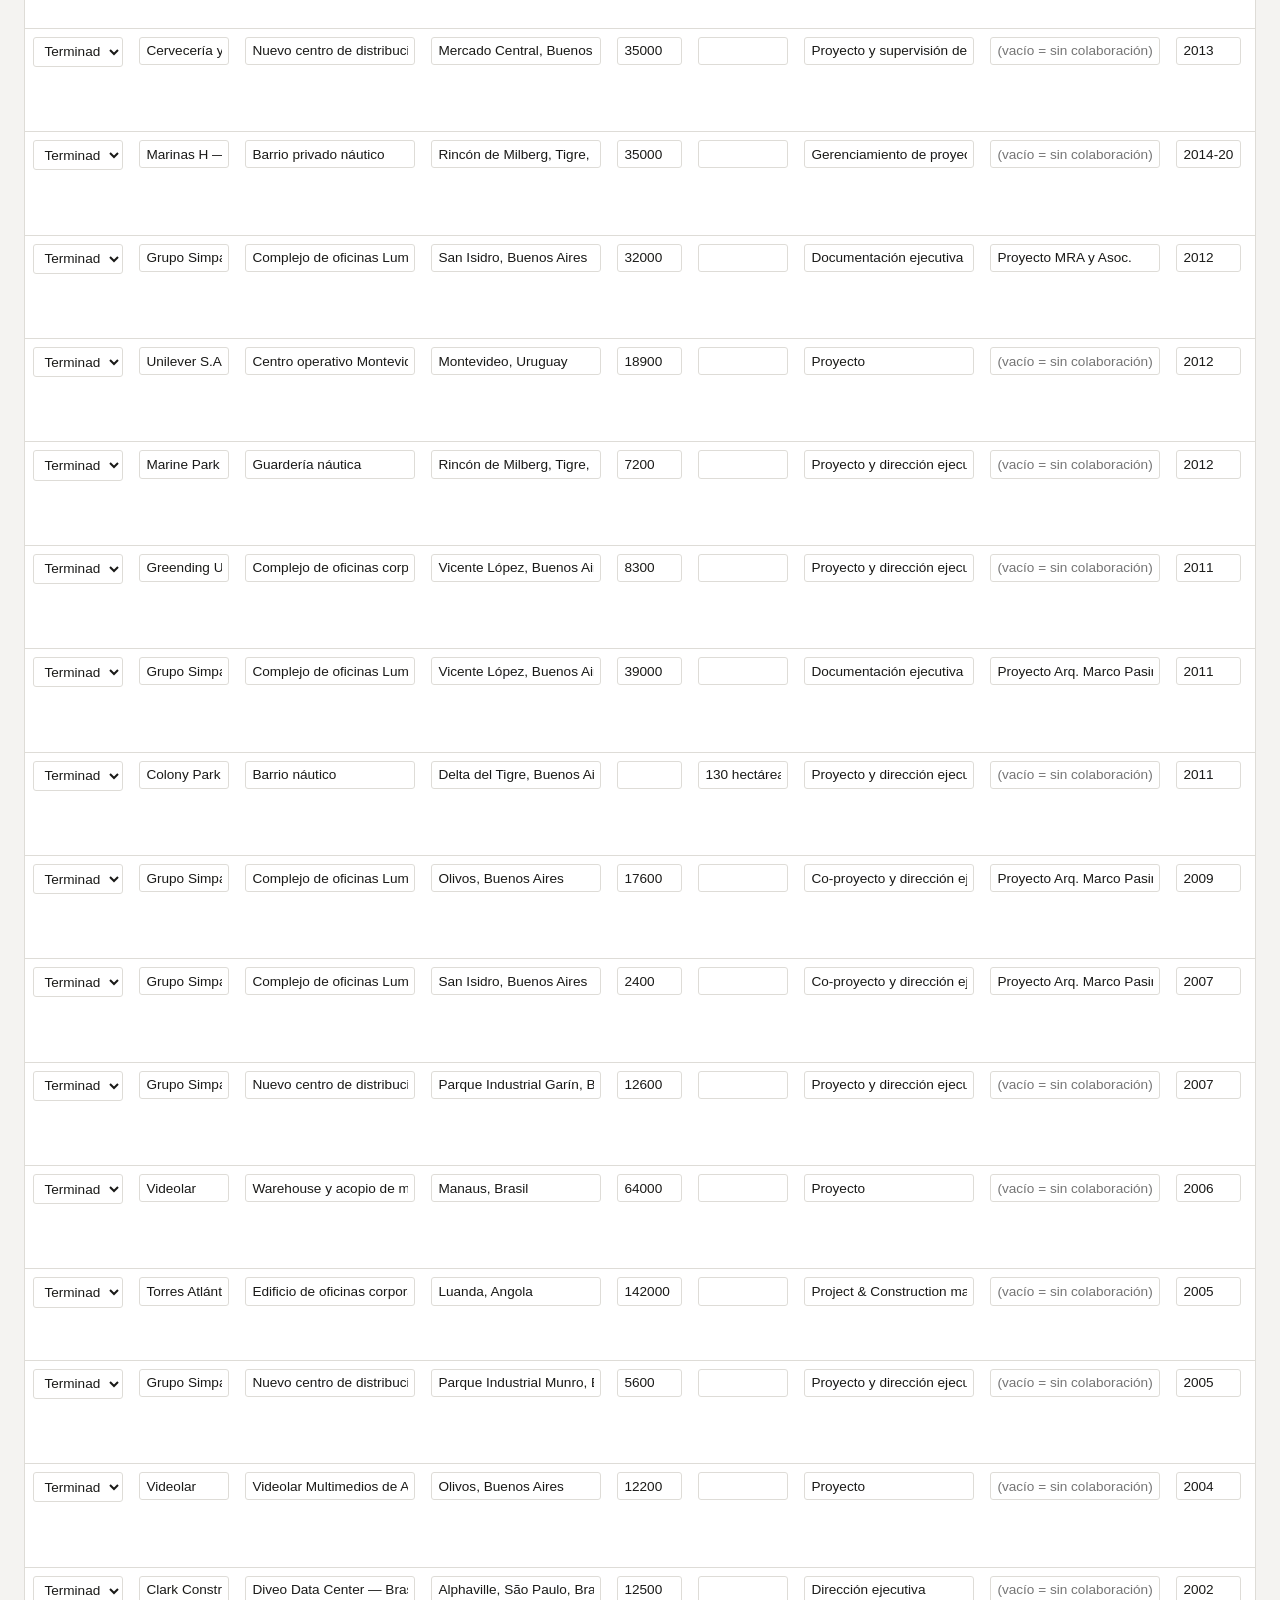
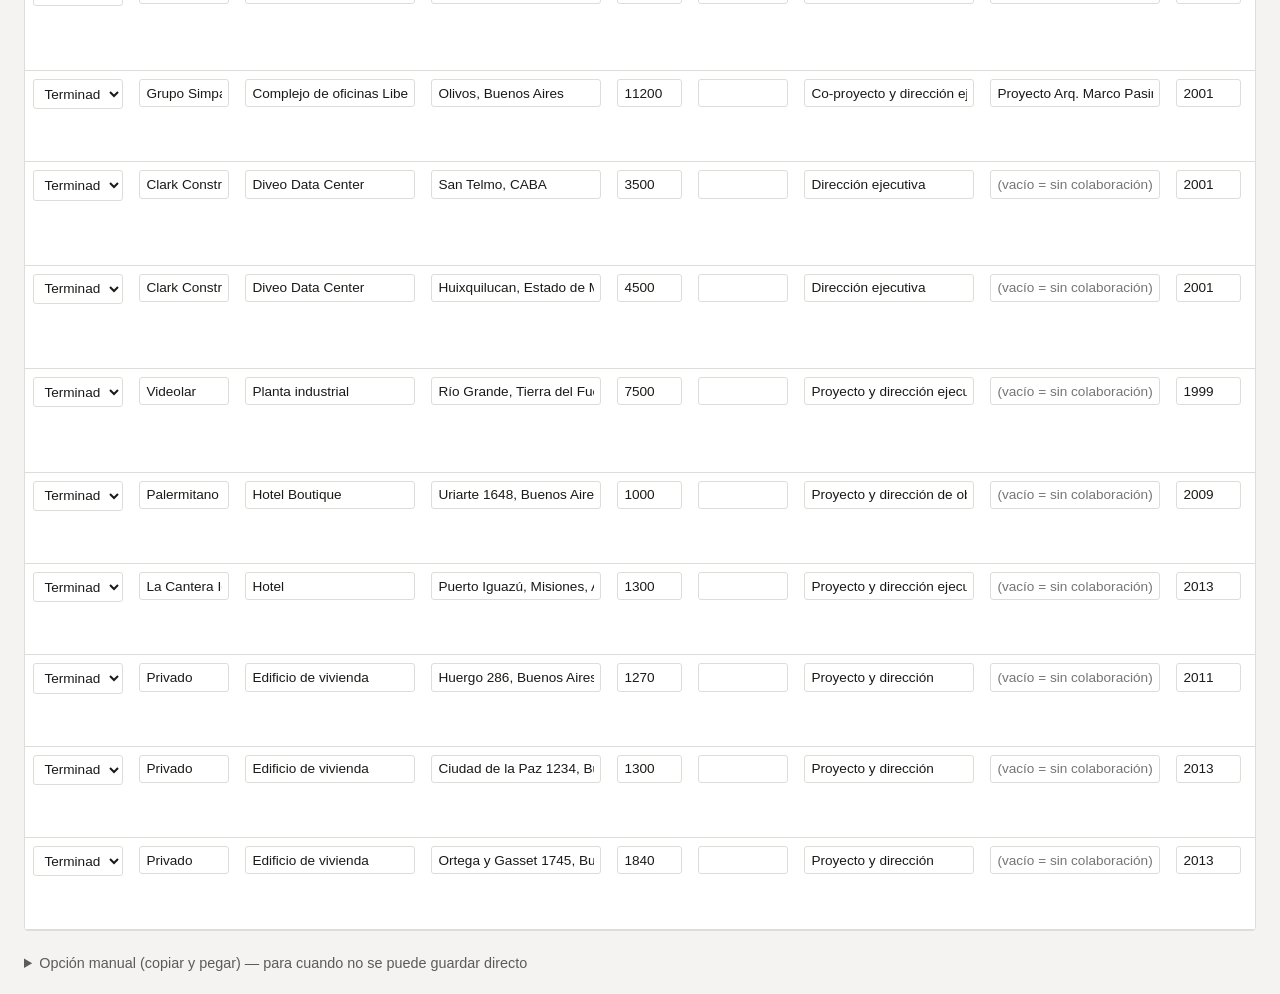
==== commit 3e468025: "Revert "Cambia el formulario de contacto de Web3Forms a mailto:" This reverts commit ed1c2befa95d50f" ====
--- a/herramientas/editor.html
+++ b/herramientas/editor.html
@@ -499,9 +499,9 @@
         <fieldset class="seccion-form">
           <legend>Contacto — mails y contactos directos</legend>
           <div class="campo-form">
-            <label>Mail al que llegan las consultas del formulario</label>
-            <input type="text" placeholder="ej. estudio@eparqs.com.ar" data-c="contenido.contacto.emailFormulario" />
-            <small>Al enviar el formulario, se le abre al visitante su propio programa de mail con este destinatario ya cargado.</small>
+            <label>Clave del formulario de contacto (Web3Forms)</label>
+            <input type="text" placeholder="ej. a1b2c3d4-...." data-c="contenido.contacto.formularioClave" />
+            <small>Se consigue en web3forms.com poniendo tu mail — no hace falta crear cuenta. Ver README, sección 6.</small>
           </div>
           <div class="fila-repetible">
             <label>Contacto directo 1</label>
